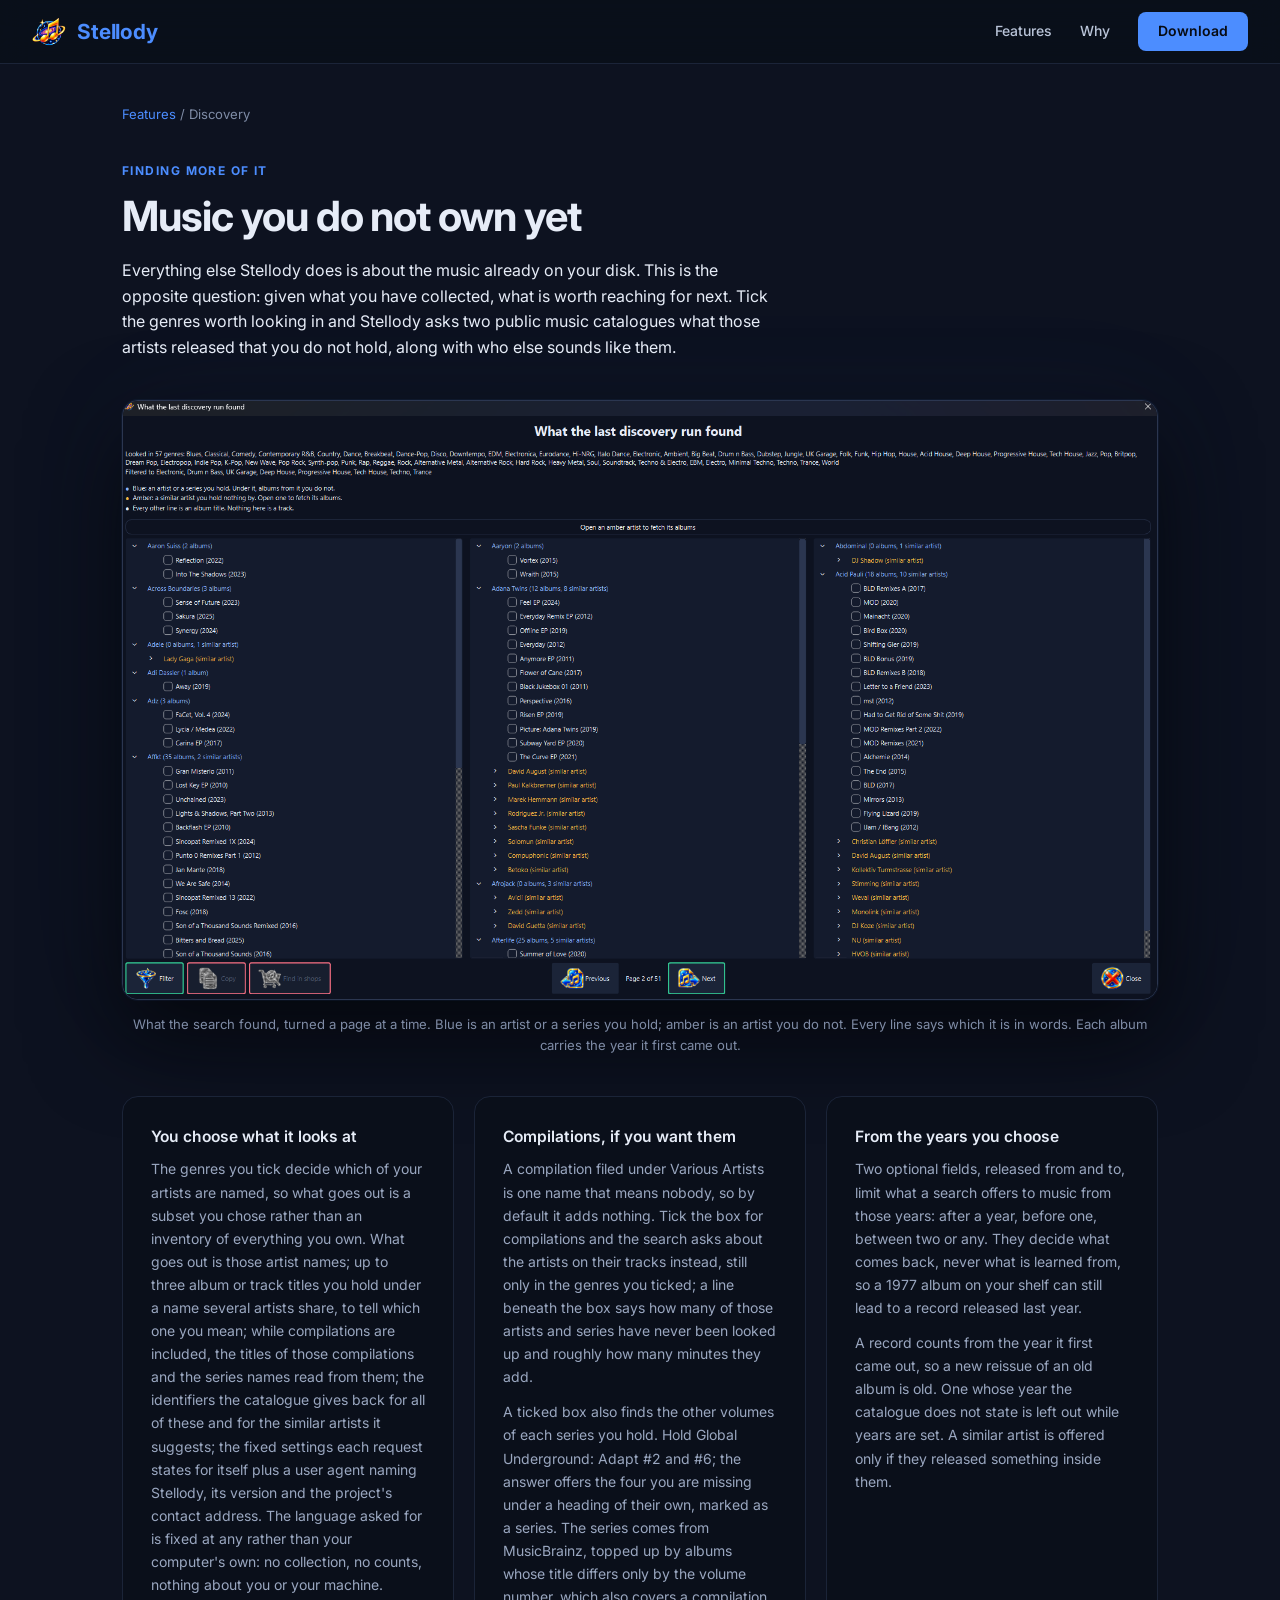
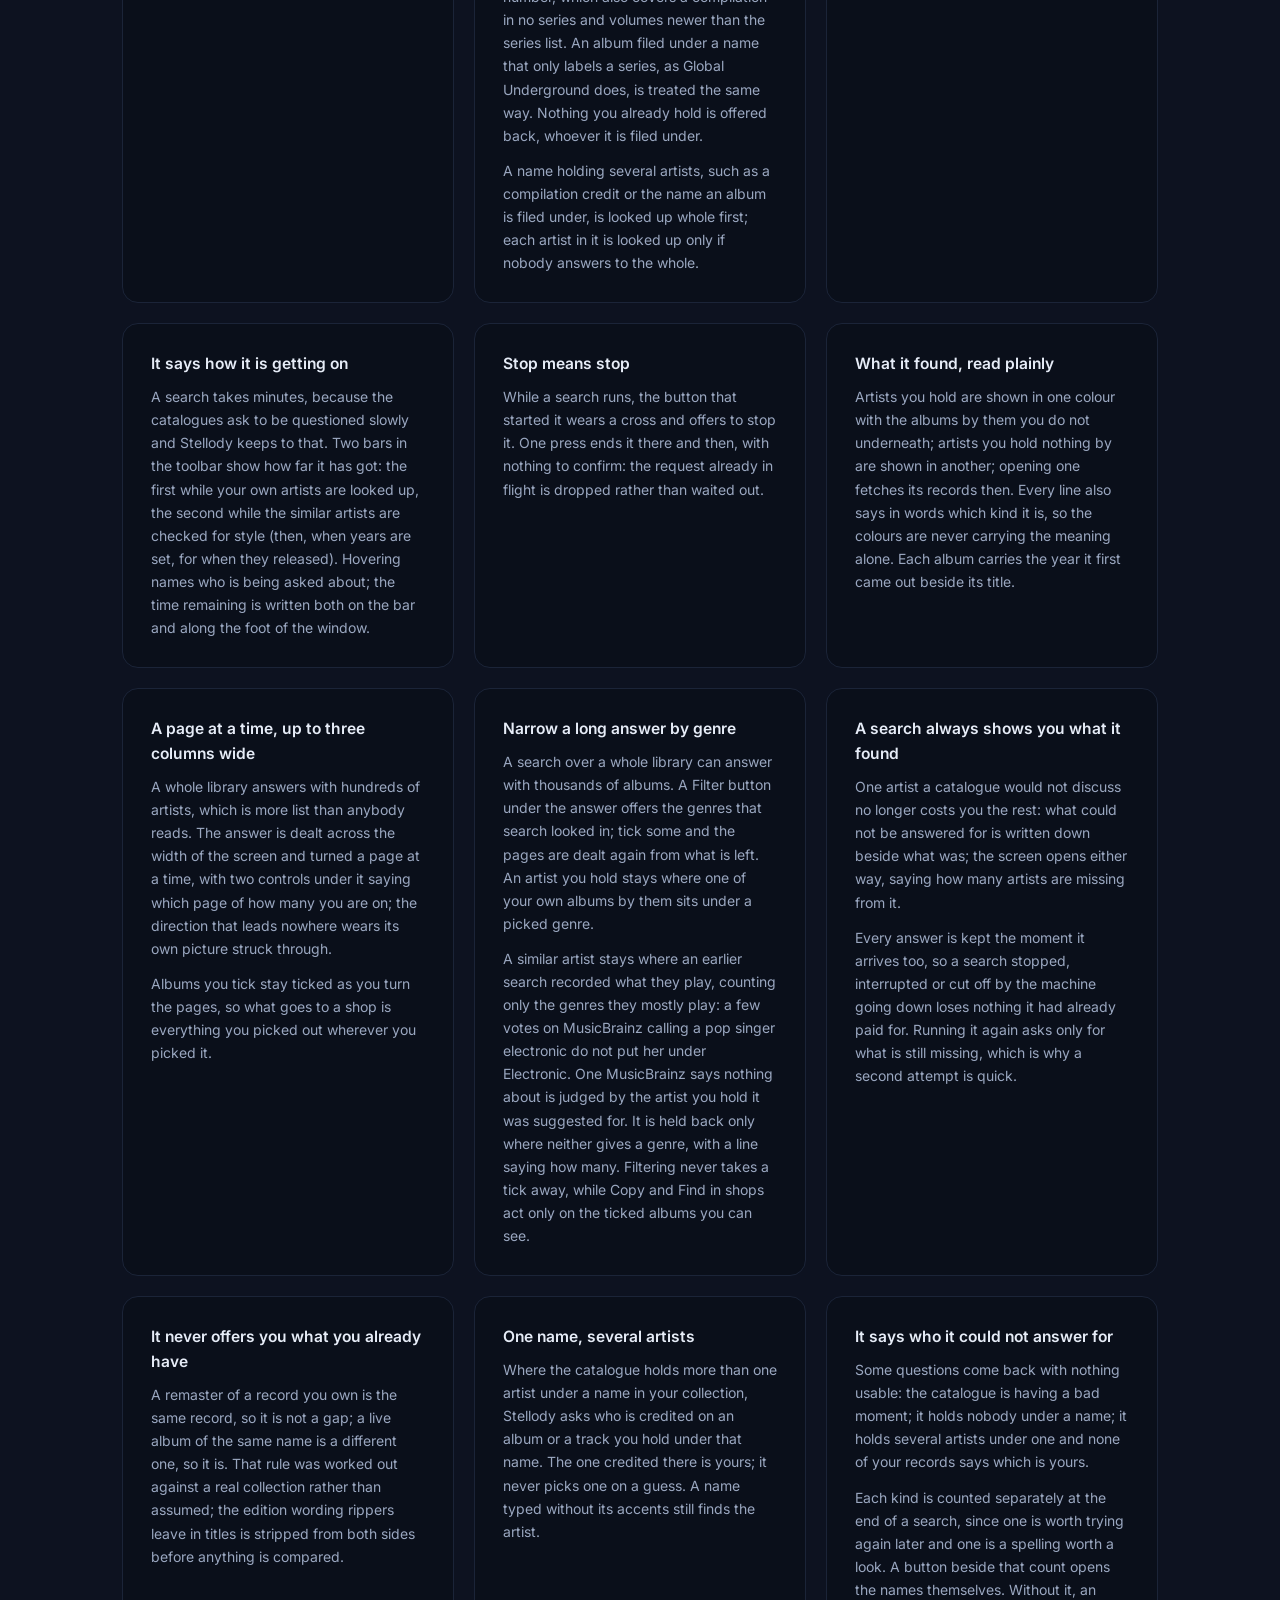
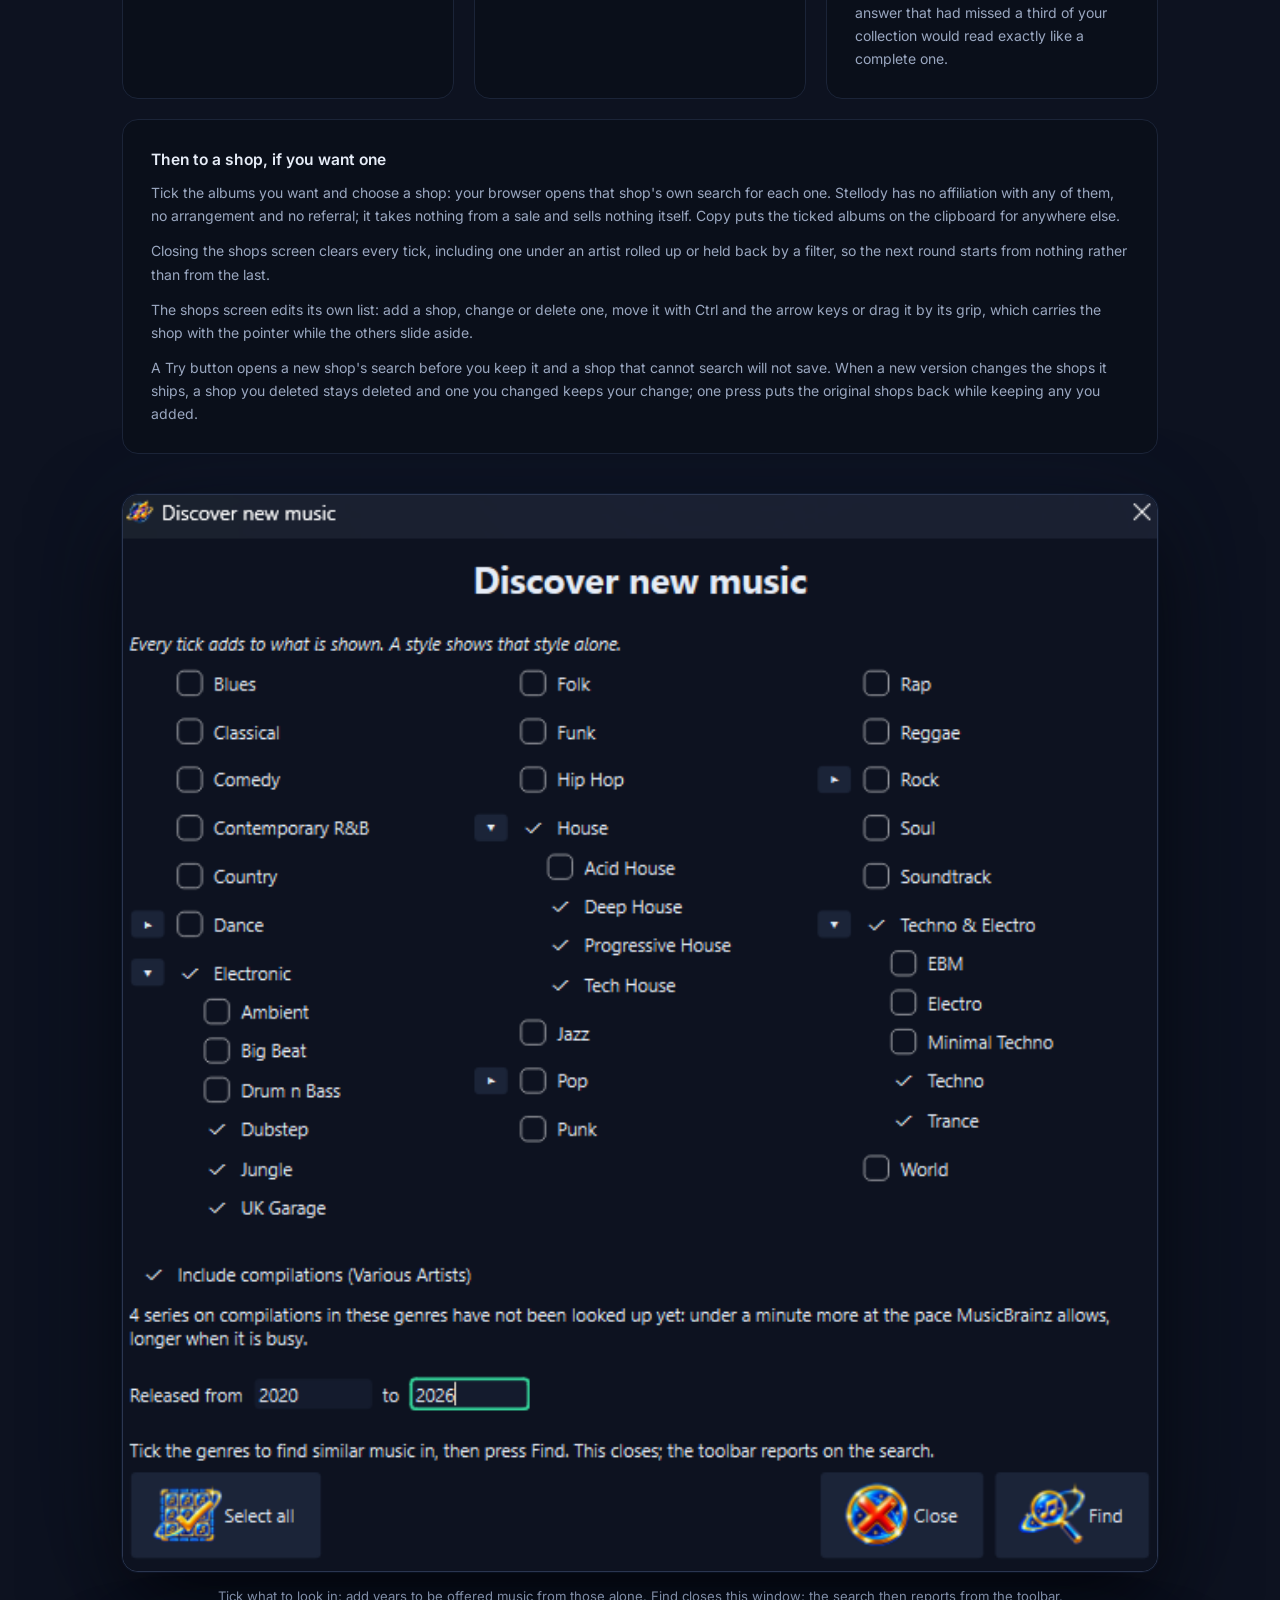
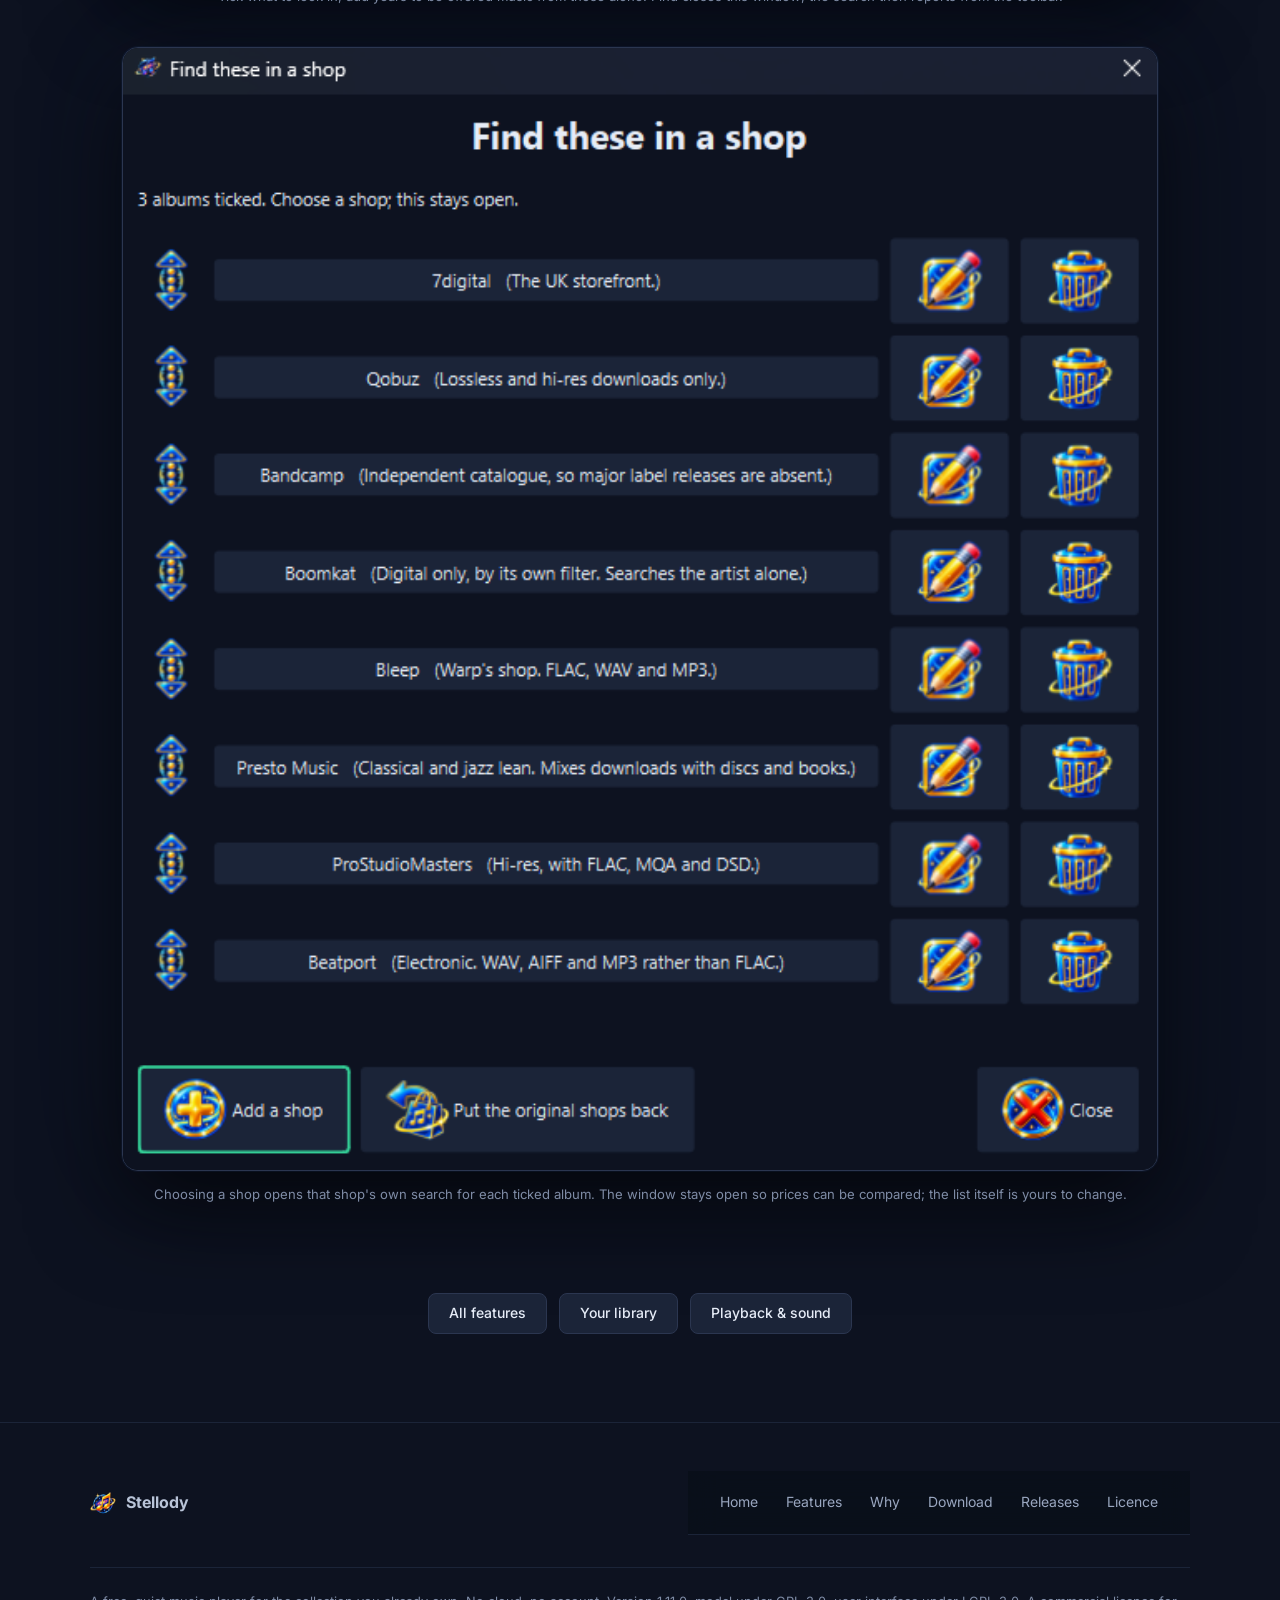
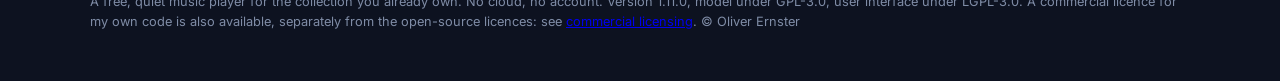
==== public/discovery.html @ 03938ab1 "Mirror the site from Stellody@de7f1db" ====
<!DOCTYPE html>
<html lang="en">
<head>
  <meta charset="UTF-8">
  <meta name="viewport" content="width=device-width, initial-scale=1.0">
  <title>Stellody discovery: the music you do not own yet</title>
  <meta name="description" content="How Stellody uses the collection you already own to find the records you do not: what it asks MusicBrainz and ListenBrainz, compilations and series, years, stopping, filtering the answer and taking it to a shop.">
  <link rel="canonical" href="https://stellody.co.uk/discovery.html">
  <meta name="theme-color" content="#0d1220">
  <meta property="og:type" content="website">
  <meta property="og:site_name" content="Stellody">
  <meta property="og:url" content="https://stellody.co.uk/discovery.html">
  <meta property="og:title" content="Stellody discovery: the music you do not own yet">
  <meta property="og:description" content="How Stellody uses the collection you already own to find the records you do not: what it asks MusicBrainz and ListenBrainz, compilations and series, years, stopping, filtering the answer and taking it to a shop.">
  <meta property="og:image" content="https://stellody.co.uk/stellody-512.png">
  <meta property="og:image:alt" content="Stellody app icon">
  <meta property="og:locale" content="en_GB">
  <meta name="twitter:card" content="summary">
  <script type="application/ld+json">
  {
    "@context": "https://schema.org",
    "@type": "WebPage",
    "name": "Stellody discovery: the music you do not own yet",
    "description": "How Stellody uses the collection you already own to find the records you do not: what it asks MusicBrainz and ListenBrainz, compilations and series, years, stopping, filtering the answer and taking it to a shop.",
    "url": "https://stellody.co.uk/discovery.html",
    "primaryImageOfPage": "https://stellody.co.uk/stellody-512.png",
    "isPartOf": {"@type": "WebSite", "@id": "https://stellody.co.uk/#site",
                 "name": "Stellody", "url": "https://stellody.co.uk/"},
    "about": {"@id": "https://stellody.co.uk/#app"},
    "inLanguage": "en-GB"
  }
  </script>
  <link rel="icon" href="favicon.ico" sizes="any">
  <link rel="icon" type="image/png" sizes="32x32" href="favicon-32.png">
  <link rel="apple-touch-icon" href="apple-touch-icon.png">
  <link rel="preconnect" href="https://fonts.googleapis.com">
  <link rel="preconnect" href="https://fonts.gstatic.com" crossorigin>
  <link href="https://fonts.googleapis.com/css2?family=Inter:opsz,wght@14..32,300;14..32,400;14..32,500;14..32,600;14..32,700&family=JetBrains+Mono:wght@400;500&display=swap" rel="stylesheet">
  <link rel="stylesheet" href="styles.css">
</head>
<body>

<nav>
  <a class="nav-brand" href="./">
    <img src="stellody-512.png" alt="Stellody icon">
    <span>Stellody</span>
  </a>
  <div class="nav-right">
    <a class="nav-link" href="features.html">Features</a>
    <a class="nav-link" href="why.html">Why</a>
    <a class="btn-primary" href="download.html">Download</a>
  </div>
</nav>

<div class="crumb">
  <a href="features.html">Features</a> <span aria-hidden="true">/</span> Discovery
</div>

<section class="section">
  <div class="section-label">Finding more of it</div>
  <h2 class="section-title">Music you do not own yet</h2>
  <p style="max-width:65ch;">
    Everything else Stellody does is about the music already on your disk. This is the opposite question:
    given what you have collected, what is worth reaching for next. Tick the genres worth looking in and Stellody
    asks two public music catalogues what those artists released that you do not hold, along with who
    else sounds like them.
  </p>
  <div class="shot" style="margin-top:2.5rem;">
    <img src="screenshots/discovered.png" width="1722" height="995" alt="The What the last discovery run found window, opened across a wide screen. A line at the top says the search looked in 57 genres and lists them; the next says the answer is filtered to Electronic, Drum n Bass, UK Garage, Deep House, Progressive House, Tech House, Techno and Trance, with nothing held back. Under it a key names the three kinds of row: an artist or a series you hold, drawn in blue, with albums from it you do not hold underneath; a similar artist you hold nothing by, drawn in amber, which fetches its albums when opened; every other line, which is an album title. A strip reads Open an amber artist to fetch its albums. The answer is dealt into three columns, among them Aaron Suiss with 2 albums, Adana Twins with 12 albums and 8 similar artists listed in amber beneath them; Acid Pauli has 18 albums and 10 similar artists. Every album has a tick box with the year it first came out beside its title. Nothing is ticked, so Copy and Find in shops are outlined in red and shut off. One row runs under the columns: Filter, Copy and Find in shops at the left, then Previous and Next with the words Page 2 of 51 between them, Next ringed in green, then Close at the right.">
  </div>
  <p class="shot-caption">What the search found, turned a page at a time. Blue is an artist or a series you hold; amber is an artist you do not. Every line says which it is in words. Each album carries the year it first came out.</p>

  <div class="features-grid" style="margin-top:2.5rem;">
    <div class="feat">
      <h3>You choose what it looks at</h3>
      <p>The genres you tick decide which of your artists are named, so what goes out is a subset you
      chose rather than an inventory of everything you own. What goes out is those artist names; up
      to three album or track titles you hold under a name several artists share, to tell which one
      you mean; while compilations are included, the titles of those compilations and the series
      names read from them; the identifiers the catalogue gives back for all of these and for the
      similar artists it suggests; the fixed
      settings each request states for itself plus a user agent naming Stellody, its version and the
      project's contact address. The language asked for is fixed at any rather than your computer's
      own: no collection, no counts, nothing about you or your machine.</p>
    </div>
    <div class="feat">
      <h3>Compilations, if you want them</h3>
      <p>A compilation filed under Various Artists is one name that means nobody, so by default it adds
      nothing. Tick the box for compilations and the search asks about the artists on their tracks
      instead, still only in the genres you ticked; a line beneath the box says how many of those
      artists and series have never been looked up and roughly how many minutes they add.</p>
      <p>A ticked box also finds the other volumes of each series you hold. Hold Global Underground:
      Adapt #2 and #6; the answer offers the four you are missing under a heading of their own,
      marked as a series. The series comes from MusicBrainz, topped up by albums whose title differs
      only by the volume number, which also covers a compilation in no series and volumes newer
      than the series list. An album filed under a name
      that only labels a series, as Global Underground does, is treated the same way. Nothing you
      already hold is offered back, whoever it is filed under.</p>
      <p>A name holding several artists, such as a compilation credit or the name an album is filed
      under, is looked up whole first; each artist in it is looked up only if nobody answers to the
      whole.</p>
    </div>
    <div class="feat">
      <h3>From the years you choose</h3>
      <p>Two optional fields, released from and to, limit what a search offers to music from those
      years: after a year, before one, between two or any. They decide what comes back, never what is
      learned from, so a 1977 album on your shelf can still lead to a record released last year.</p>
      <p>A record counts from the year it first came out, so a new reissue of an old album is old. One
      whose year the catalogue does not state is left out while years are set. A similar artist is
      offered only if they released something inside them.</p>
    </div>
    <div class="feat">
      <h3>It says how it is getting on</h3>
      <p>A search takes minutes, because the catalogues ask to be questioned slowly and Stellody keeps
      to that. Two bars in the toolbar show how far it has got: the first while your own artists are
      looked up, the second while the similar artists are checked for style (then, when years are
      set, for when they released). Hovering names who is being asked about; the time remaining is written
      both on the bar and along the foot of the window.</p>
    </div>
    <div class="feat">
      <h3>Stop means stop</h3>
      <p>While a search runs, the button that started it wears a cross and offers to stop it. One press
      ends it there and then, with nothing to confirm: the request already in flight is dropped rather
      than waited out.</p>
    </div>
    <div class="feat">
      <h3>What it found, read plainly</h3>
      <p>Artists you hold are shown in one colour with the albums by them you do not underneath;
      artists you hold nothing by are shown in another; opening one fetches its records then. Every
      line also says in words which kind it is, so the colours are never carrying the meaning alone.
      Each album carries the year it first came out beside its title.</p>
    </div>
    <div class="feat">
      <h3>A page at a time, up to three columns wide</h3>
      <p>A whole library answers with hundreds of artists, which is more list than anybody reads. The
      answer is dealt across the width of the screen and turned a page at a time, with two controls
      under it saying which page of how many you are on; the direction that leads nowhere wears its
      own picture struck through.</p>
      <p>Albums you tick stay ticked as you turn the pages, so what goes to
      a shop is everything you picked out wherever you picked it.</p>
    </div>
    <div class="feat">
      <h3>Narrow a long answer by genre</h3>
      <p>A search over a whole library can answer with thousands of albums. A Filter button under the
      answer offers the genres that search looked in; tick some and the pages are dealt again from what
      is left. An artist you hold stays where one of your own albums by them sits under a picked genre.</p>
      <p>A similar artist stays where an earlier search recorded what they play, counting only the
      genres they mostly play: a few votes on MusicBrainz calling a pop singer electronic do not put
      her under Electronic. One MusicBrainz says
      nothing about is judged by the artist you hold it was suggested for. It is held back only where
      neither gives a genre, with a line saying how many. Filtering never takes a tick away, while Copy and Find in shops act only on
      the ticked albums you can see.</p>
    </div>
    <div class="feat">
      <h3>A search always shows you what it found</h3>
      <p>One artist a catalogue would not discuss no longer costs you the rest: what could not be
      answered for is written down beside what was; the screen opens either way, saying how many
      artists are missing from it.</p>
      <p>Every answer is kept the moment it arrives too, so a search
      stopped, interrupted or cut off by the machine going down loses nothing it had already paid
      for. Running it again asks only for what is still missing, which is why a second attempt is
      quick.</p>
    </div>
    <div class="feat">
      <h3>It never offers you what you already have</h3>
      <p>A remaster of a record you own is the same record, so it is not a gap; a live album of the same
      name is a different one, so it is. That rule was worked out against a real collection rather than
      assumed; the edition wording rippers leave in titles is stripped from both sides before
      anything is compared.</p>
    </div>
    <div class="feat">
      <h3>One name, several artists</h3>
      <p>Where the catalogue holds more than one artist under a name in your collection, Stellody asks
      who is credited on an album or a track you hold under that name. The one credited there is yours;
      it never picks one on a guess. A name typed without its accents still finds the artist.</p>
    </div>
    <div class="feat">
      <h3>It says who it could not answer for</h3>
      <p>Some questions come back with nothing usable: the catalogue is having a bad moment; it holds
      nobody under a name; it holds several artists under one and none of your records says which is
      yours.</p>
      <p>Each kind is counted separately at the end of a search, since one is worth trying again
      later and one is a spelling worth a look. A button beside that count opens the names themselves.
      Without it, an answer that had missed a third of your collection would read exactly like a
      complete one.</p>
    </div>
    <div class="feat">
      <h3>Then to a shop, if you want one</h3>
      <p>Tick the albums you want and choose a shop: your browser opens that shop's own search for each
      one. Stellody has no affiliation with any of them, no arrangement and no referral; it takes
      nothing from a sale and sells nothing itself. Copy puts the ticked albums on the clipboard for
      anywhere else.</p>
      <p>Closing the shops screen clears every tick, including one under an artist rolled up or held
      back by a filter, so the next round starts from nothing rather than from the last.</p>
      <p>The shops screen edits its own list: add a shop, change or delete one, move it with Ctrl and
      the arrow keys or drag it by its grip, which carries the shop with the pointer while the others
      slide aside.</p>
      <p>A Try button opens a new shop's search before you keep it and a shop that cannot
      search will not save. When a new version changes the shops it ships, a shop you deleted stays
      deleted and one you changed keeps your change; one press puts the original shops back while
      keeping any you added.</p>
    </div>
  </div>

  <div class="shot" style="margin-top:2.5rem;">
    <img src="screenshots/discover.png" width="618" height="643" alt="The Discover new music window: the same genre catalogue the filter uses, in three columns of tick boxes. Every genre that has styles carries an arrow beside it that folds them away. Electronic, House and Techno &amp; Electro are open, with their styles indented beneath them: Dubstep, Jungle and UK Garage ticked under Electronic; Deep House, Progressive House and Tech House under House; Techno and Trance under Techno &amp; Electro. Dance, Pop and Rock are folded. Beneath the genres Include compilations (Various Artists) is ticked, with a line saying 4 series on compilations in these genres have not been looked up yet, under a minute more at the pace MusicBrainz allows. Below that, the Released from and to year fields, the second ringed in green. A last line says to tick the genres then press Find; the window closes and the toolbar reports on the search. Select all sits at the bottom left; Close and Find sit at the bottom right.">
  </div>
  <p class="shot-caption">Tick what to look in; add years to be offered music from those alone. Find closes this window; the search then reports from the toolbar.</p>

  <div class="shot" style="margin-top:2.5rem;">
    <img src="screenshots/findinshop.png" width="622" height="675" alt="The Find these in a shop window, saying three albums are ticked and that choosing a shop leaves this window open. Eight shops are listed one to a row, each with a note saying what it stocks: 7digital, Qobuz, Bandcamp, Boomkat, Bleep, Presto Music, ProStudioMasters and Beatport. Each row has a grip at its left for dragging it up or down, with an edit button and a delete button at its right. Add a shop and Put the original shops back sit at the left of the foot, Close at the right.">
  </div>
  <p class="shot-caption">Choosing a shop opens that shop's own search for each ticked album. The window stays open so prices can be compared; the list itself is yours to change.</p>
</section>

<section class="section onward">
  <p class="onward-links">
    <a class="btn-secondary" href="features.html">All features</a>
    <a class="btn-secondary" href="library.html">Your library</a>
    <a class="btn-secondary" href="playback.html">Playback &amp; sound</a>
  </p>
</section>

<footer>
  <div class="footer-inner">
    <div class="footer-top">
      <a class="footer-brand" href="./">
        <img src="stellody-512.png" alt="Stellody">
        <span>Stellody</span>
      </a>
      <nav class="footer-links">
        <a href="./">Home</a>
        <a href="features.html">Features</a>
        <a href="why.html">Why</a>
        <a href="download.html">Download</a>
        <a href="https://github.com/oernster/stellody/releases">Releases</a>
        <a href="https://github.com/oernster/stellody/blob/main/LICENSE">Licence</a>
      </nav>
    </div>
    <div class="footer-bottom">
      <p>A free, quiet music player for the collection you already own. No cloud, no account.
      Version <!--VERSION-->1.11.0<!--/VERSION-->, model under GPL-3.0, user interface under LGPL-3.0.
      A commercial licence for my own code is also available, separately from the open-source licences: see <a href="https://ernster.dev/commercial-licensing.html">commercial licensing</a>.
      &copy; Oliver Ernster</p>
    </div>
  </div>
</footer>

</body>
</html>
---- public/styles.css ----
/* Stellody site styles, shared by every page.

   The palette is Stellody's own, taken from `stellody/ui/theme.py` rather than
   picked again here, so the site and the application cannot come to disagree
   about what colour Stellody is. The dark appearance is the one the site wears.
*/

:root {
  --base:     #0d1220;
  --mantle:   #0a0f1a;
  --crust:    #070b13;
  --surface0: #1b2438;
  --surface1: #2b3650;
  --surface2: #3a4767;
  --overlay0: #6b7891;
  --overlay1: #7f8ca6;
  --subtext0: #9aa7c0;
  --subtext1: #b9c4d8;
  --text:     #e6ecf7;
  --lavender: #a5b4fc;
  --blue:     #4c8dff;
  --sapphire: #69a1ff;
  --teal:     #5eead4;
  --green:    #34d399;
  --yellow:   #fbbf24;
  --peach:    #fb923c;
  --maroon:   #f2a2ad;
  --red:      #f87171;
  --mauve:    #c4b5fd;
  --pink:     #f0abfc;
  /* Stellody's accent is the blue the application paints its own with. The
     star colour is the one the rating control draws in. */
  --accent:        var(--blue);
  --accent-rgb:    76, 141, 255;
  --star:          var(--yellow);
}

*, *::before, *::after { box-sizing: border-box; margin: 0; padding: 0; }

html { scroll-behavior: smooth; }

body {
  font-family: 'Inter', system-ui, sans-serif;
  background: var(--base);
  color: var(--text);
  line-height: 1.6;
  -webkit-font-smoothing: antialiased;
}

/* Navigation */
nav {
  position: sticky;
  top: 0;
  z-index: 100;
  background: rgba(10, 15, 26, 0.88);
  backdrop-filter: blur(14px);
  -webkit-backdrop-filter: blur(14px);
  border-bottom: 1px solid var(--surface0);
  padding: 0 2rem;
  height: 64px;
  display: flex;
  align-items: center;
  justify-content: space-between;
}

.nav-brand { display: flex; align-items: center; gap: 0.7rem; text-decoration: none; }
/* The mark and the name carry the brand on every page but the front one, where
   the hero says it outright. At nav-link size the name read as another item in
   the bar rather than as whose site this is, so both are set deliberately
   above it. */
.nav-brand img { width: 34px; height: 34px; }
.nav-brand span { font-size: 1.3rem; font-weight: 700; letter-spacing: -0.01em; color: var(--accent); }

.nav-right { display: flex; align-items: center; gap: 1.75rem; }
.nav-right a.nav-link {
  color: var(--subtext1);
  text-decoration: none;
  font-size: 0.875rem;
  font-weight: 500;
  transition: color 0.18s;
}
.nav-right a.nav-link:hover { color: var(--text); }

/* Buttons */
.btn-primary {
  display: inline-flex;
  align-items: center;
  gap: 0.45rem;
  background: var(--accent);
  color: var(--crust);
  text-decoration: none;
  font-weight: 600;
  font-size: 0.875rem;
  padding: 0.5rem 1.25rem;
  border-radius: 8px;
  transition: opacity 0.18s, transform 0.15s;
  white-space: nowrap;
}
.btn-primary:hover { opacity: 0.88; transform: translateY(-1px); }

.btn-secondary {
  display: inline-flex;
  align-items: center;
  gap: 0.45rem;
  background: var(--surface0);
  color: var(--text);
  text-decoration: none;
  font-weight: 500;
  font-size: 0.875rem;
  padding: 0.5rem 1.25rem;
  border-radius: 8px;
  border: 1px solid var(--surface1);
  transition: background 0.18s, transform 0.15s;
  white-space: nowrap;
}
.btn-secondary:hover { background: var(--surface1); transform: translateY(-1px); }

/* A button whose label is preceded by artwork rather than plain text. Sized in
   em against the button's own type, so the two stay in proportion if that type
   ever changes. At one line box the artwork could not be read, so the mark
   takes 2.7 times that and this button is deliberately taller than a text-only
   one beside it. display: block drops the inline descender space that would
   otherwise add a stray couple of pixels under the picture. */
.btn-secondary img {
  display: block;
  height: 2.7em;
  width: auto;
}


/* Hero */
.hero { max-width: 1100px; margin: 0 auto; padding: 5.5rem 2rem 3rem; text-align: center; }

.hero-icon {
  display: block;
  width: 168px;
  height: 168px;
  margin: 0 auto 2rem;
  filter: drop-shadow(0 22px 50px rgba(0, 0, 0, 0.5));
}

/* The product's own name, as the largest thing on the page. The headline below
   says what it does; nothing said what it was called, so the name appeared only
   in the corner at nav size. Set above the headline's own ceiling on purpose,
   so the first thing read is the thing being named. */
.wordmark {
  font-size: clamp(3rem, 8vw, 5rem);
  font-weight: 800;
  letter-spacing: -0.045em;
  line-height: 1;
  margin: 0 0 0.6rem;
  color: var(--text);
}

/* The gradient is composed from palette tokens rather than from hex, so the
   one home for a colour stays the one home. It is applied only where the
   clip is supported: without the guard an unsupported browser keeps the
   transparent fill and the name disappears entirely, which is the one
   failure this element must not have. */
@supports ((-webkit-background-clip: text) or (background-clip: text)) {
  .wordmark {
    background: linear-gradient(100deg, var(--accent), var(--mauve));
    -webkit-background-clip: text;
    background-clip: text;
    color: transparent;
  }
}

.wordmark-gloss {
  font-size: 0.95rem;
  color: var(--subtext0);
  letter-spacing: 0.02em;
  margin: 0 0 2rem;
}
.wordmark-gloss strong { color: var(--subtext1); font-weight: 600; }

.badge {
  display: inline-flex;
  align-items: center;
  gap: 0.45rem;
  background: rgba(var(--accent-rgb), 0.12);
  border: 1px solid rgba(var(--accent-rgb), 0.3);
  color: var(--accent);
  font-size: 0.78rem;
  font-weight: 600;
  font-family: 'JetBrains Mono', monospace;
  padding: 0.3rem 0.9rem;
  border-radius: 99px;
  margin-bottom: 2rem;
  letter-spacing: 0.04em;
}
.badge-dot { width: 7px; height: 7px; border-radius: 50%; background: var(--accent); flex-shrink: 0; }

h1 {
  font-size: clamp(2.5rem, 6vw, 4.1rem);
  font-weight: 700;
  letter-spacing: -0.035em;
  line-height: 1.1;
  margin-bottom: 1.4rem;
}
h1 .accent { color: var(--accent); }

.hero-desc {
  font-size: 1.1rem;
  color: var(--subtext1);
  max-width: 600px;
  margin: 0 auto 2.75rem;
  line-height: 1.75;
}
.hero-desc strong { color: var(--text); font-weight: 600; }

.hero-cta { display: flex; gap: 1rem; justify-content: center; flex-wrap: wrap; margin-bottom: 4.5rem; }
.hero-cta .btn-primary, .hero-cta .btn-secondary { font-size: 0.975rem; padding: 0.7rem 1.75rem; }

.shot {
  border-radius: 16px;
  overflow: hidden;
  border: 1px solid var(--surface1);
  background: var(--crust);
  box-shadow:
    0 0 0 1px rgba(var(--accent-rgb), 0.06),
    0 36px 90px rgba(0, 0, 0, 0.7),
    0 0 120px rgba(var(--accent-rgb), 0.05);
}
.shot img { width: 100%; height: auto; display: block; }

/* Wider than the house default, because Stellody's window is: the shot is
   almost two and a half times as wide as it is tall, so the narrower frame
   left it a strip nobody could read the track list in. */
.hero-shot { max-width: 1100px; margin: 0 auto; }

/* Stats bar */
.stats-bar { background: var(--mantle); border-top: 1px solid var(--surface0); border-bottom: 1px solid var(--surface0); }
/* A grid rather than a wrapping flex row, so the two rows share their columns.
   Centring each row on its own contents put Seconds 49px to the left of Free
   above it and Discover 26px to the left of No sign-up, measured, because a
   row of three widths centres on the total of those widths. Stated tracks make
   the second row sit under the first whatever the words in it are. */
.stats-inner {
  max-width: 1100px;
  margin: 0 auto;
  padding: 2rem;
  display: grid;
  grid-template-columns: repeat(3, 1fr);
  gap: 2rem;
  align-items: start;
}
/* No dividers. A rule between siblings cannot know where a wrapped row begins,
   so the first stat on the second row carried a line with nothing to its left;
   the bar already wrapped at the ordinary desktop width, so it was there to be
   seen rather than waiting for a narrow one. The gap does the separating. */
.stat { text-align: center; padding: 0 1rem; }
.stat-value { font-size: 1.9rem; font-weight: 700; letter-spacing: -0.03em; color: var(--accent); line-height: 1; margin-bottom: 0.4rem; }
.stat-label { font-size: 0.8rem; color: var(--subtext0); font-weight: 500; letter-spacing: 0.02em; text-transform: uppercase; }

/* Section wrapper */
.section { max-width: 1100px; margin: 0 auto; padding: 5.5rem 2rem; }
.section-label {
  display: inline-block;
  color: var(--accent);
  font-size: 0.75rem;
  font-weight: 700;
  letter-spacing: 0.12em;
  text-transform: uppercase;
  margin-bottom: 0.75rem;
}
.section-title { font-size: clamp(1.8rem, 4vw, 2.6rem); font-weight: 700; letter-spacing: -0.025em; line-height: 1.2; margin-bottom: 1rem; }
.section-sub { font-size: 1.025rem; color: var(--subtext1); max-width: 560px; line-height: 1.75; margin-bottom: 3.5rem; }

/* Features grid */
/* Column counts stated outright rather than left to auto-fill, so the rule
   below can know when a last card would sit alone on its row. Each step is
   where three, then two, cards of at least 305px fit beside the section's
   own padding. */
.features-grid { display: grid; grid-template-columns: 1fr; gap: 1.25rem; }
@media (min-width: 700px) {
  .features-grid { grid-template-columns: repeat(2, 1fr); }
}
@media (min-width: 1020px) {
  .features-grid { grid-template-columns: repeat(3, 1fr); }
}
/* A last card left alone on its row spans it, reading as a closing note
   rather than a leftover; the same reasoning as .feat-wide below. */
@media (min-width: 700px) and (max-width: 1019px) {
  .features-grid > .feat:last-child:nth-child(odd) { grid-column: 1 / -1; }
}
@media (min-width: 1020px) {
  .features-grid > .feat:last-child:nth-child(3n+1) { grid-column: 1 / -1; }
}
.feat {
  background: var(--mantle);
  border: 1px solid var(--surface0);
  border-radius: 16px;
  padding: 1.75rem;
  transition: border-color 0.2s, transform 0.2s;
}
.feat:hover { border-color: var(--surface2); transform: translateY(-3px); }
.feat-icon {
  width: 44px;
  height: 44px;
  border-radius: 12px;
  display: flex;
  align-items: center;
  justify-content: center;
  margin-bottom: 1.1rem;
  flex-shrink: 0;
}
.ic-green  { background: rgba(166,227,161,0.15); color: var(--green); }
.ic-red    { background: rgba(243,139,168,0.15); color: var(--red); }
.ic-blue   { background: rgba(137,180,250,0.15); color: var(--blue); }
.ic-teal   { background: rgba(148,226,213,0.15); color: var(--teal); }
.ic-peach  { background: rgba(250,179,135,0.15); color: var(--peach); }
.ic-sapp   { background: rgba(116,199,236,0.15); color: var(--sapphire); }
.ic-lav    { background: rgba(180,190,254,0.15); color: var(--lavender); }
.ic-yellow { background: rgba(249,226,175,0.15); color: var(--yellow); }
.ic-mauve  { background: rgba(203,166,247,0.15); color: var(--mauve); }
.ic-pink   { background: rgba(245,194,231,0.15); color: var(--pink); }
/* A tenth card would sit alone on a fourth row, so it spans the grid and
   lays out horizontally, reading as a closing note rather than a leftover. */
.feat-wide { grid-column: 1 / -1; display: flex; align-items: center; gap: 1.25rem; }
.feat-wide .feat-icon { flex: 0 0 auto; margin-bottom: 0; }
.feat-wide .feat-wide-body { display: flex; flex-direction: column; gap: 0.35rem; }
.feat-wide h3 { margin: 0; }
.feat-wide p { margin: 0; }
@media (max-width: 700px) {
  .feat-wide { flex-direction: column; align-items: flex-start; gap: 0.75rem; }
}
.feat h3 { font-size: 0.975rem; font-weight: 600; color: var(--text); margin-bottom: 0.5rem; }
/* A card holding several paragraphs shows the break between them. */
.feat p + p { margin-top: 0.75rem; }
/* The button that leads from a Features gateway card to its own page sits at
   the card's foot, so the three line up whatever the length above them. */
.gateways .feat { display: flex; flex-direction: column; }
.gateways .feat .feat-cta { margin-top: auto; padding-top: 1.25rem; }

/* Where a detail page sits: its parent, then itself. The section after it
   gives up most of its top padding, since the trail already opens the page. */
.crumb {
  max-width: 1100px;
  margin: 0 auto;
  padding: 2.5rem 2rem 0;
  font-size: 0.82rem;
  color: var(--overlay1);
}
.crumb a { color: var(--accent); text-decoration: none; }
.crumb a:hover { text-decoration: underline; }
.crumb + .section { padding-top: 2rem; }
@media (max-width: 640px) {
  .crumb { padding: 2rem 1.25rem 0; }
}

/* The way on from the foot of a detail page: back to its parent, then its
   siblings. */
.onward { padding-top: 0; }
.onward-links { display: flex; flex-wrap: wrap; gap: 0.75rem; justify-content: center; }
.feat p { font-size: 0.875rem; color: var(--subtext0); line-height: 1.65; }

.divider { max-width: 1100px; margin: 0 auto; height: 1px; background: var(--surface0); }

/* Split section (text + screenshot) */
.split-band { background: var(--mantle); border-top: 1px solid var(--surface0); border-bottom: 1px solid var(--surface0); }
/* Started at the top rather than centred. The two columns hold different
   amounts, 700px against 601px measured, so centring dropped the shorter
   one 50px and its blue label sat below the other's with nothing to
   explain the step. Two headings side by side are read as a pair. */
.split-grid { display: grid; grid-template-columns: 1fr 1fr; gap: 4rem; align-items: start; }
.split-grid .split-text p { color: var(--subtext1); font-size: 1rem; line-height: 1.75; margin-bottom: 1.25rem; }
.split-grid .split-text ul { list-style: none; display: flex; flex-direction: column; gap: 0.6rem; margin-bottom: 1.5rem; }
.split-grid .split-text li { font-size: 0.925rem; color: var(--subtext1); line-height: 1.55; padding-left: 1.5rem; position: relative; }
.split-grid .split-text li::before {
  content: '';
  position: absolute;
  left: 0;
  top: 0.55em;
  width: 7px;
  height: 7px;
  border-radius: 2px;
  background: var(--accent);
}

/* Code block */
.code-block { background: var(--crust); border: 1px solid var(--surface0); border-radius: 14px; overflow: hidden; }
.code-block-head {
  background: var(--surface0);
  padding: 0.55rem 1rem;
  font-size: 0.775rem;
  color: var(--subtext0);
  font-family: 'JetBrains Mono', monospace;
  display: flex;
  align-items: center;
  gap: 0.5rem;
  border-bottom: 1px solid var(--surface1);
}
.code-block pre {
  padding: 1.25rem;
  font-family: 'JetBrains Mono', monospace;
  font-size: 0.81rem;
  line-height: 1.8;
  color: var(--text);
  overflow-x: auto;
}
.tc { color: var(--overlay1); }
.tk { color: var(--blue); }
.ta { color: var(--green); }
.tf { color: var(--peach); }
.ts { color: var(--teal); }

.cli-grid { display: grid; grid-template-columns: 1fr 1fr; gap: 1.5rem; align-items: start; }

/* Architecture */
.arch-figure {
  display: block;
  width: 100%;
  max-width: 880px;
  margin: 1.75rem auto 0;
  background: var(--mantle);
  border: 1px solid var(--surface0);
  border-radius: 14px;
  padding: 1.75rem;
}
.arch-figure svg { width: 100%; height: auto; display: block; }

/* Install */
.install-band { background: var(--mantle); border-top: 1px solid var(--surface0); border-bottom: 1px solid var(--surface0); }
.install-grid { display: grid; grid-template-columns: 1fr 1fr; gap: 4rem; align-items: start; }
.install-grid .install-text p { color: var(--subtext1); font-size: 0.95rem; line-height: 1.7; margin-bottom: 1.75rem; }
.install-grid .install-text .note { margin-top: 1.25rem; font-size: 0.8rem; color: var(--overlay1); }
code.inline { font-family: 'JetBrains Mono', monospace; font-size: 0.82rem; color: var(--peach); }

/* Download */
#download .section-sub { margin-bottom: 1.25rem; }
.dl-version {
  display: block;
  width: fit-content;
  margin-left: auto;
  margin-right: auto;
  margin-top: 4px;
  font-size: 14px;
  color: var(--accent);
  border: 1px solid var(--surface1);
  border-radius: 999px;
  padding: 4px 14px;
}
.downloads {
  display: grid;
  grid-template-columns: repeat(auto-fit, minmax(260px, 1fr));
  gap: 16px;
  margin-top: 28px;
}
.dl-card {
  background: var(--crust);
  border: 1px solid var(--surface0);
  border-radius: 16px;
  padding: 24px 20px;
  text-align: center;
  display: flex;
  flex-direction: column;
  gap: 6px;
}
.dl-card .ico { font-size: 30px; }
.dl-card h3 { margin: 4px 0 0; font-size: 18px; font-weight: 600; }
.dl-card .req { color: var(--subtext0); font-size: 13px; margin: 0; }
.dl-card .btn-primary { margin: 14px auto 4px; }
.dl-card .meta {
  color: var(--subtext0);
  font-size: 12.5px;
  min-height: 1.2em;
  margin: 0;
}
.dl-card .how { color: var(--subtext0); font-size: 13px; margin: 8px 0 0; }
.dl-card code {
  background: var(--surface0);
  border: 1px solid var(--surface1);
  border-radius: 6px;
  padding: 1px 6px;
  font-size: 12px;
  font-family: 'JetBrains Mono', monospace;
  color: var(--peach);
}
.dl-links {
  text-align: center;
  color: var(--subtext0);
  font-size: 14px;
  margin: 18px 0 0;
}
.dl-links a { color: var(--accent); text-decoration: none; }
.dl-links a:hover { text-decoration: underline; }

/* Footer */
footer { border-top: 1px solid var(--surface0); padding: 3rem 2rem; }
.footer-inner { max-width: 1100px; margin: 0 auto; }
.footer-top { display: flex; align-items: center; justify-content: space-between; flex-wrap: wrap; gap: 1.5rem; margin-bottom: 2rem; }
.footer-brand { display: flex; align-items: center; gap: 0.6rem; text-decoration: none; }
.footer-brand img { width: 26px; height: 26px; }
.footer-brand span { font-size: 1rem; font-weight: 700; color: var(--subtext1); }
.footer-links { display: flex; gap: 1.75rem; flex-wrap: wrap; }
.footer-links a { color: var(--subtext0); text-decoration: none; font-size: 0.875rem; transition: color 0.18s; }
.footer-links a:hover { color: var(--text); }
.footer-bottom { border-top: 1px solid var(--surface0); padding-top: 1.5rem; display: flex; align-items: center; justify-content: space-between; flex-wrap: wrap; gap: 0.75rem; }
.footer-bottom p { font-size: 0.8rem; color: var(--overlay1); }

/* Screenshot caption */
.shot-caption { text-align: center; font-size: 0.82rem; color: var(--overlay1); margin-top: 0.85rem; }

/* Responsive */
/* Two columns before one, so a narrow window still pairs them up rather
   than running six stats down the page. They stay aligned either way. */
@media (max-width: 900px) {
  .stats-inner { grid-template-columns: repeat(2, 1fr); }
}

@media (max-width: 768px) {
  .split-grid, .install-grid, .cli-grid { grid-template-columns: 1fr; gap: 2.5rem; }
}
@media (max-width: 640px) {
  nav { padding: 0 1rem; }
  .nav-right .nav-link { display: none; }
  .hero { padding: 3rem 1.25rem 2rem; }
  .section { padding: 3.5rem 1.25rem; }
  .features-grid { grid-template-columns: 1fr; }
  .stats-inner { grid-template-columns: 1fr; gap: 1.25rem; }
}

/* Entrance animation */
@keyframes fadeUp { from { opacity: 0; transform: translateY(18px); } to { opacity: 1; transform: translateY(0); } }
.fade { animation: fadeUp 0.52s ease both; }
.d1 { animation-delay: 0.08s; }
.d2 { animation-delay: 0.18s; }
.d3 { animation-delay: 0.28s; }
.d4 { animation-delay: 0.38s; }

/* Prose pages (why.html) */
.prose p {
  color: var(--subtext1);
  font-size: 1.025rem;
  max-width: 820px;
  line-height: 1.75;
  margin-bottom: 1.25rem;
}
.prose a { color: var(--accent); text-decoration: none; }
.prose a:hover { text-decoration: underline; }
.cta-row { display: flex; gap: 1rem; flex-wrap: wrap; margin-top: 2rem; }
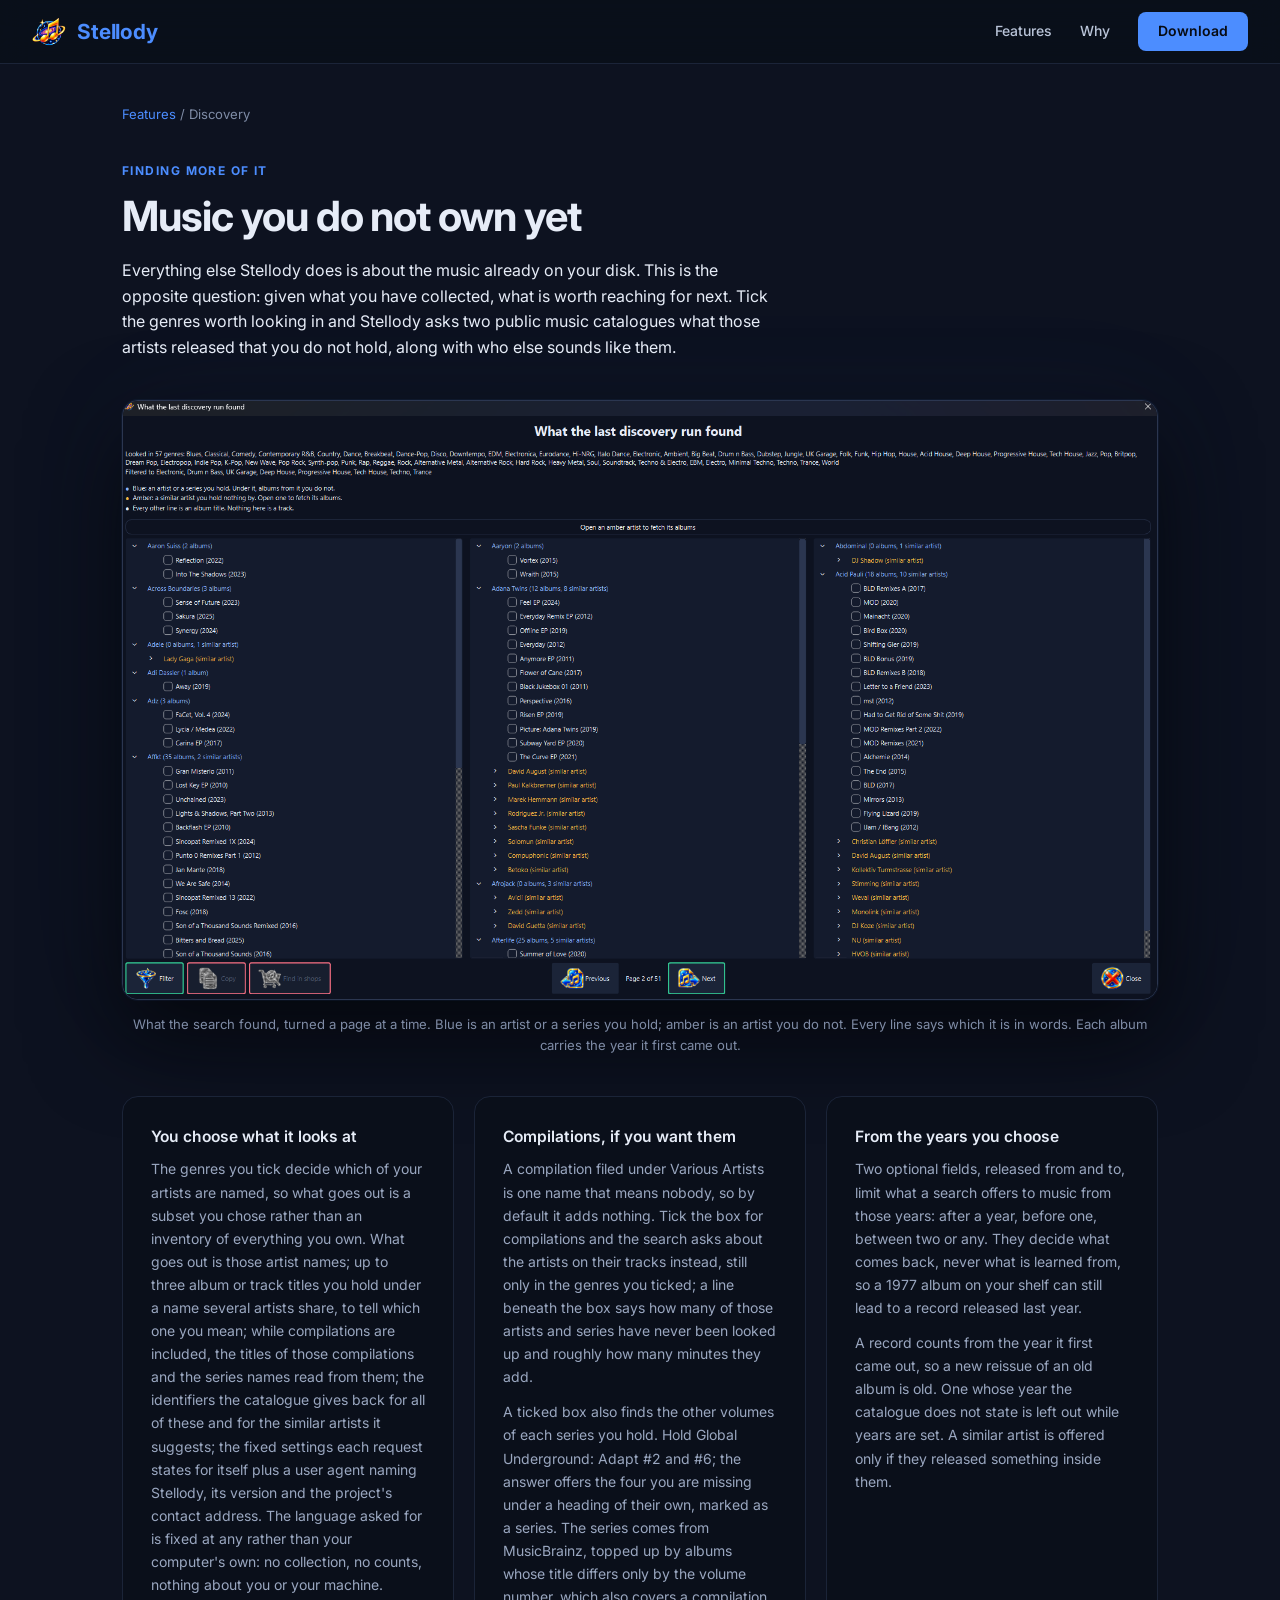
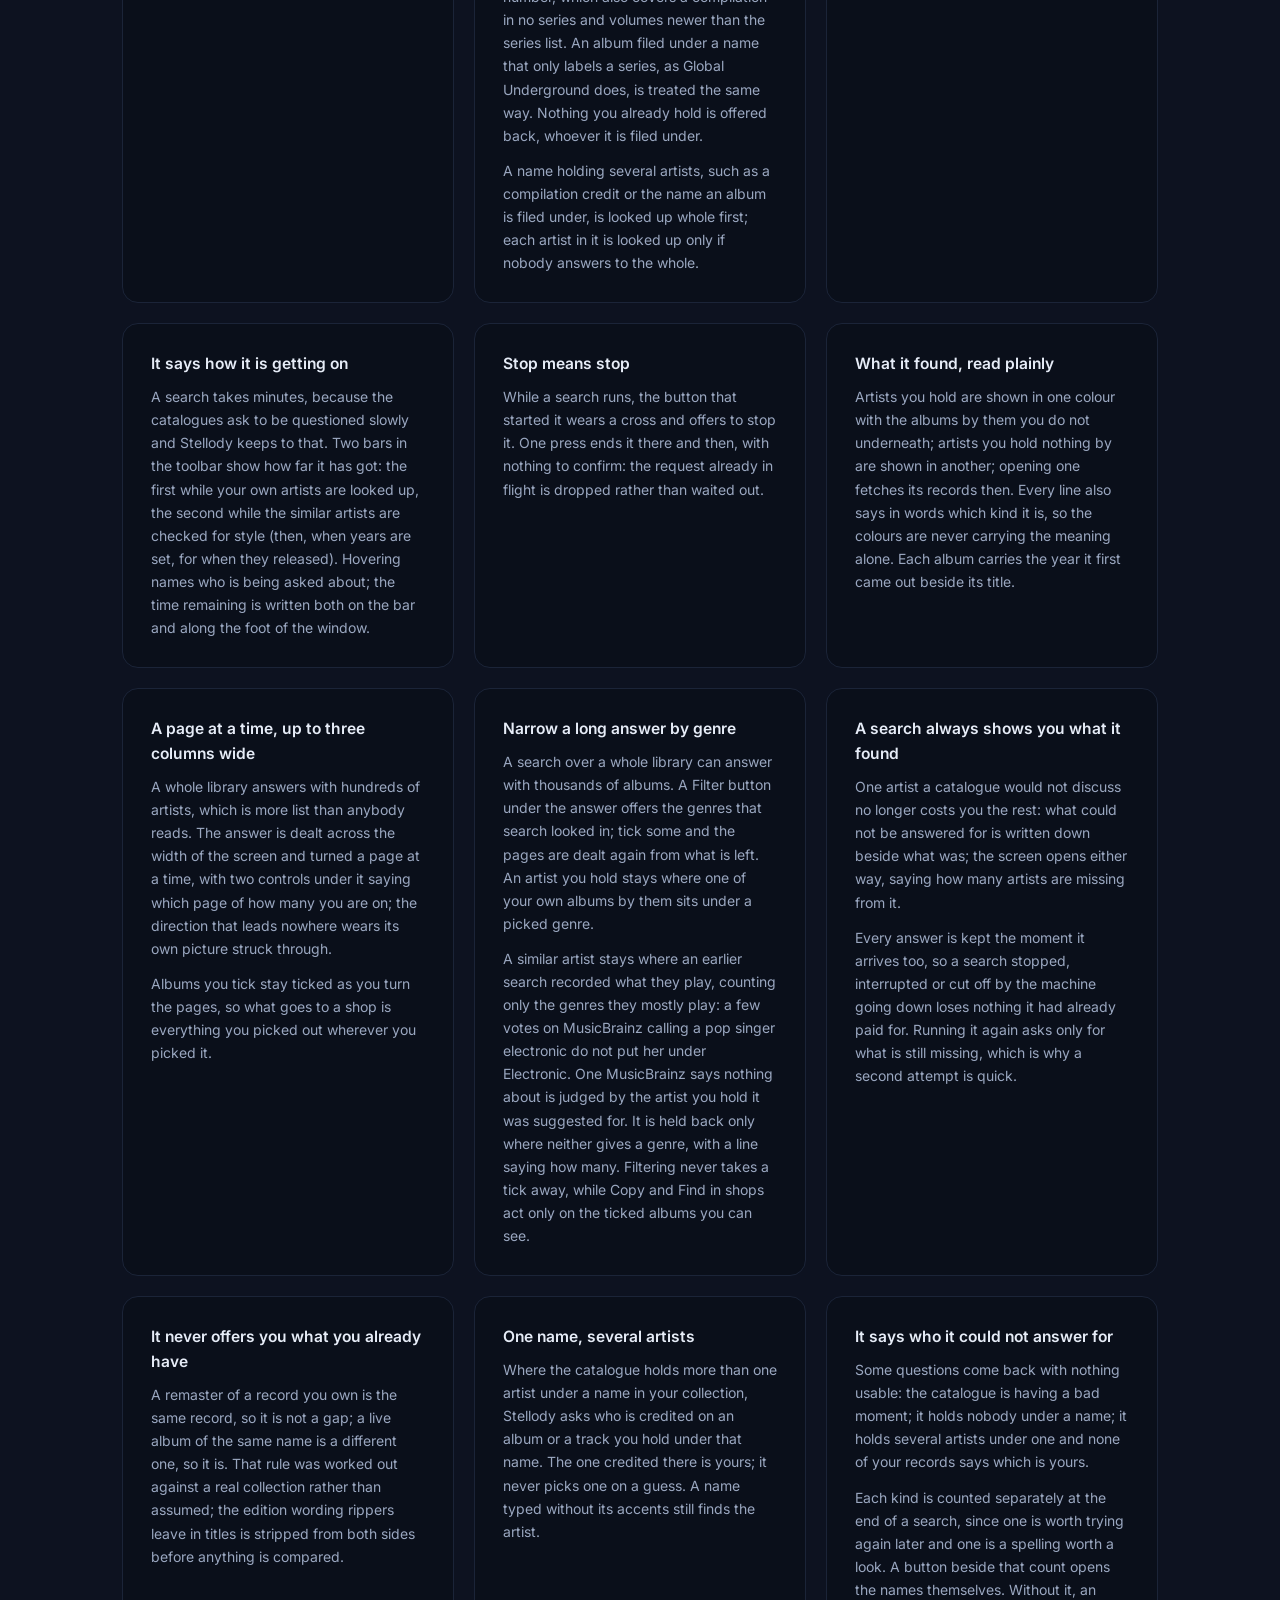
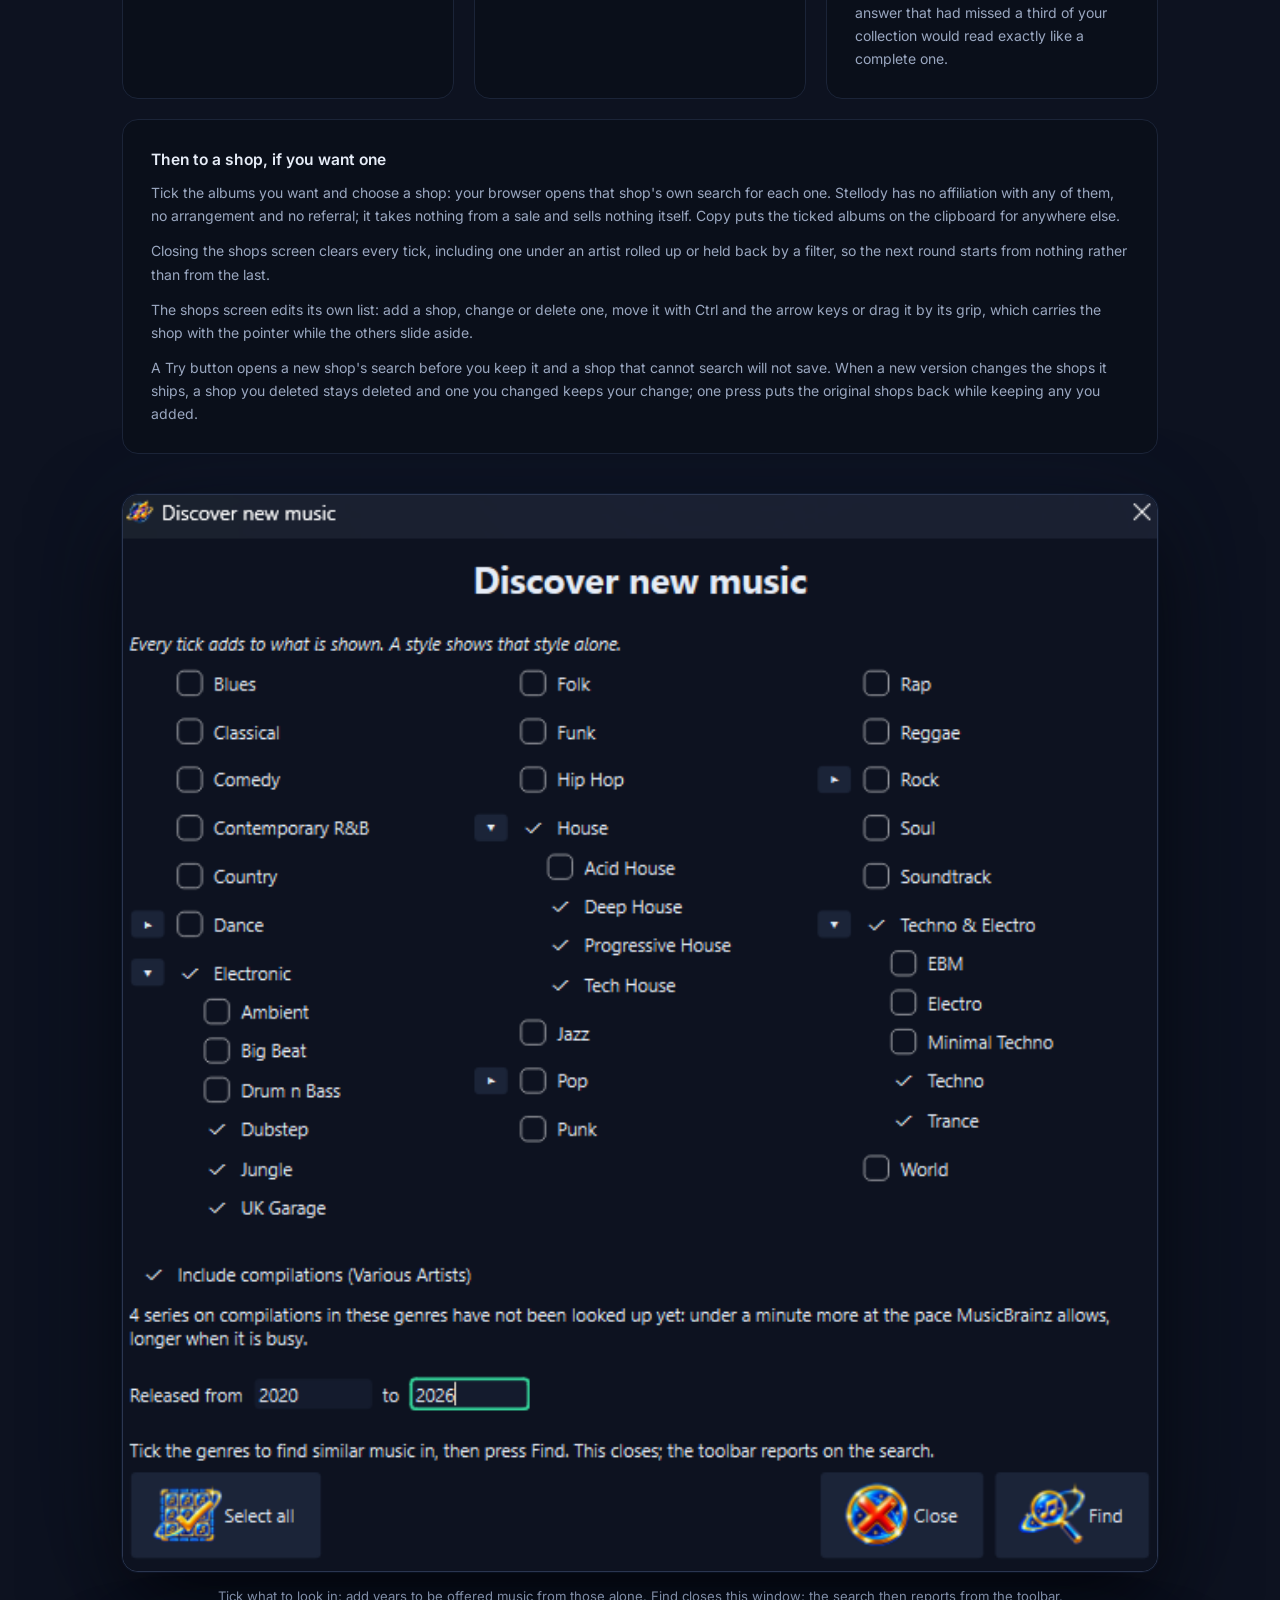
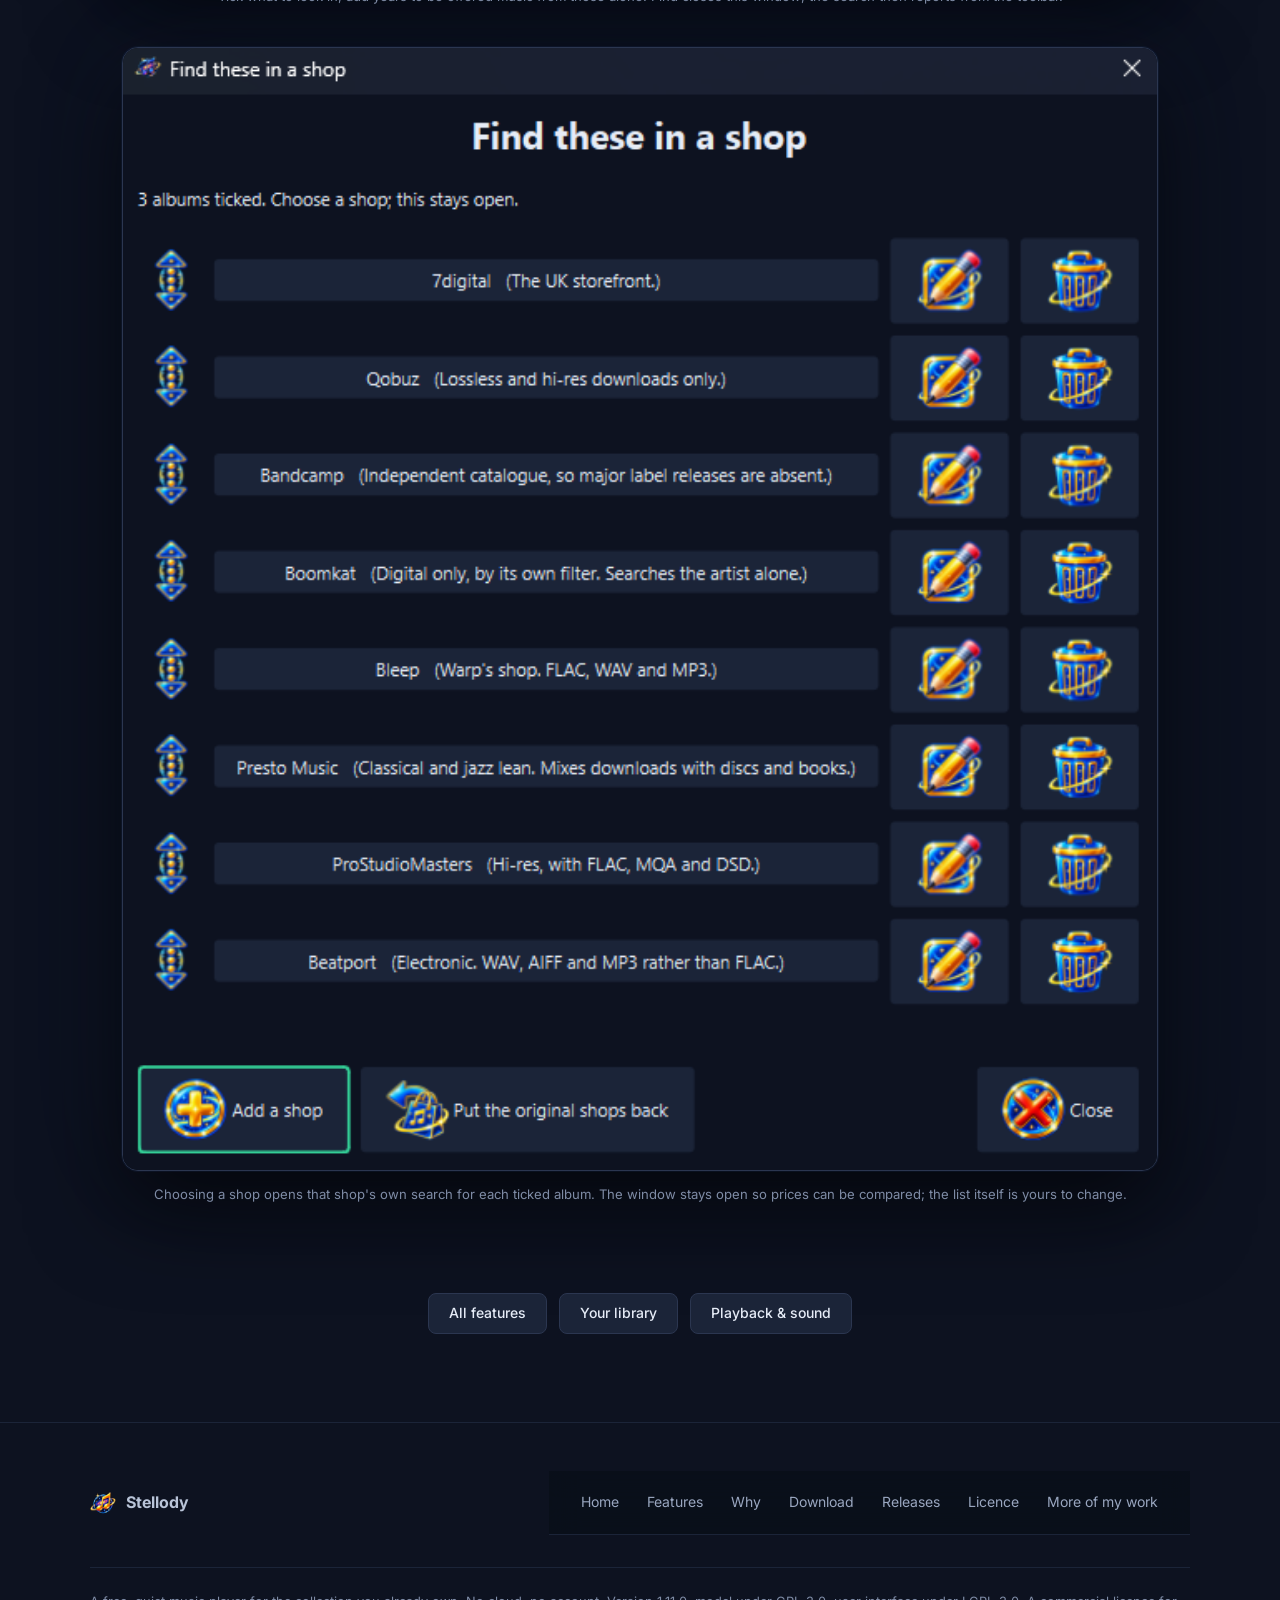
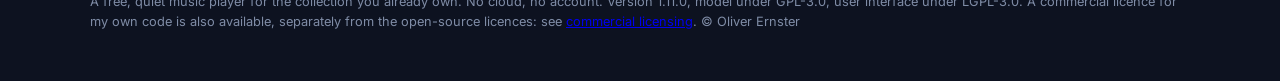
==== commit eb52c145: "Mirror the site from Stellody@dafd197" ====
--- a/public/discovery.html
+++ b/public/discovery.html
@@ -235,6 +235,7 @@
         <a href="download.html">Download</a>
         <a href="https://github.com/oernster/stellody/releases">Releases</a>
         <a href="https://github.com/oernster/stellody/blob/main/LICENSE">Licence</a>
+        <a href="https://ernster.dev">More of my work</a>
       </nav>
     </div>
     <div class="footer-bottom">
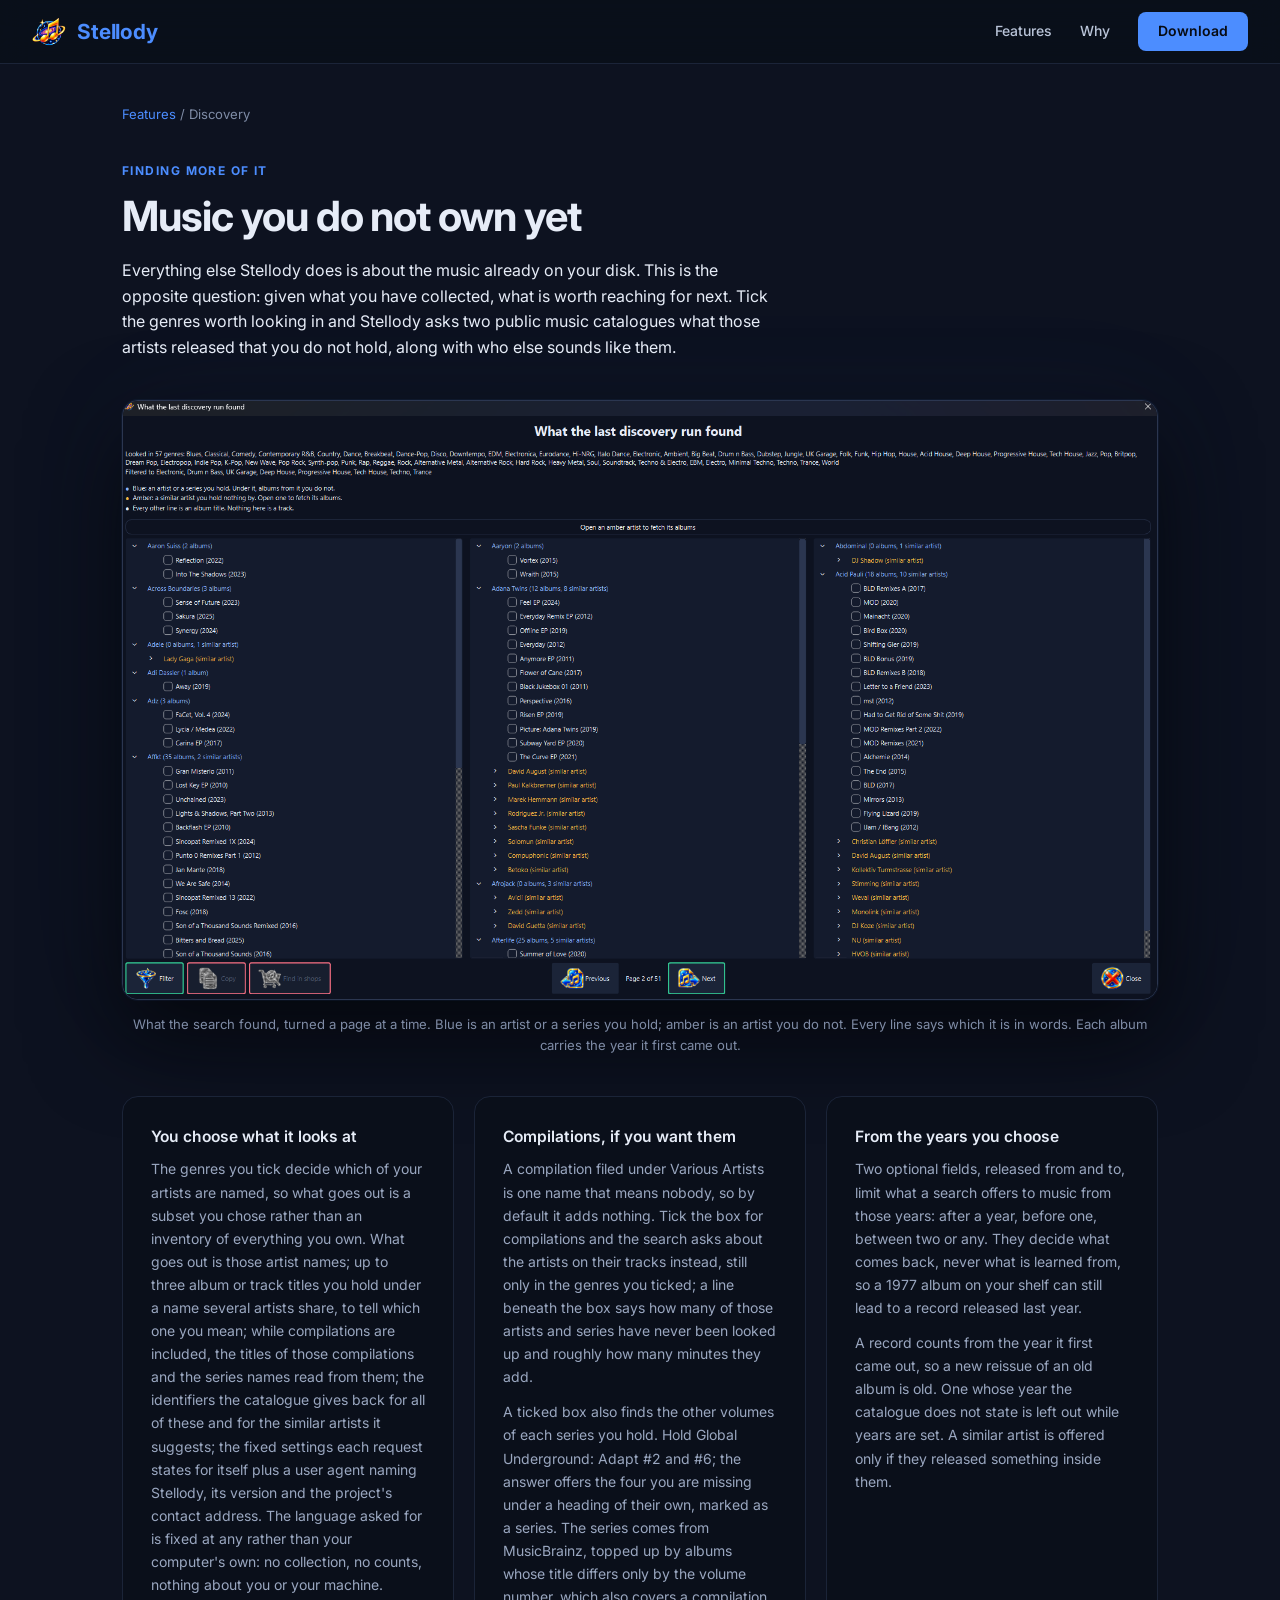
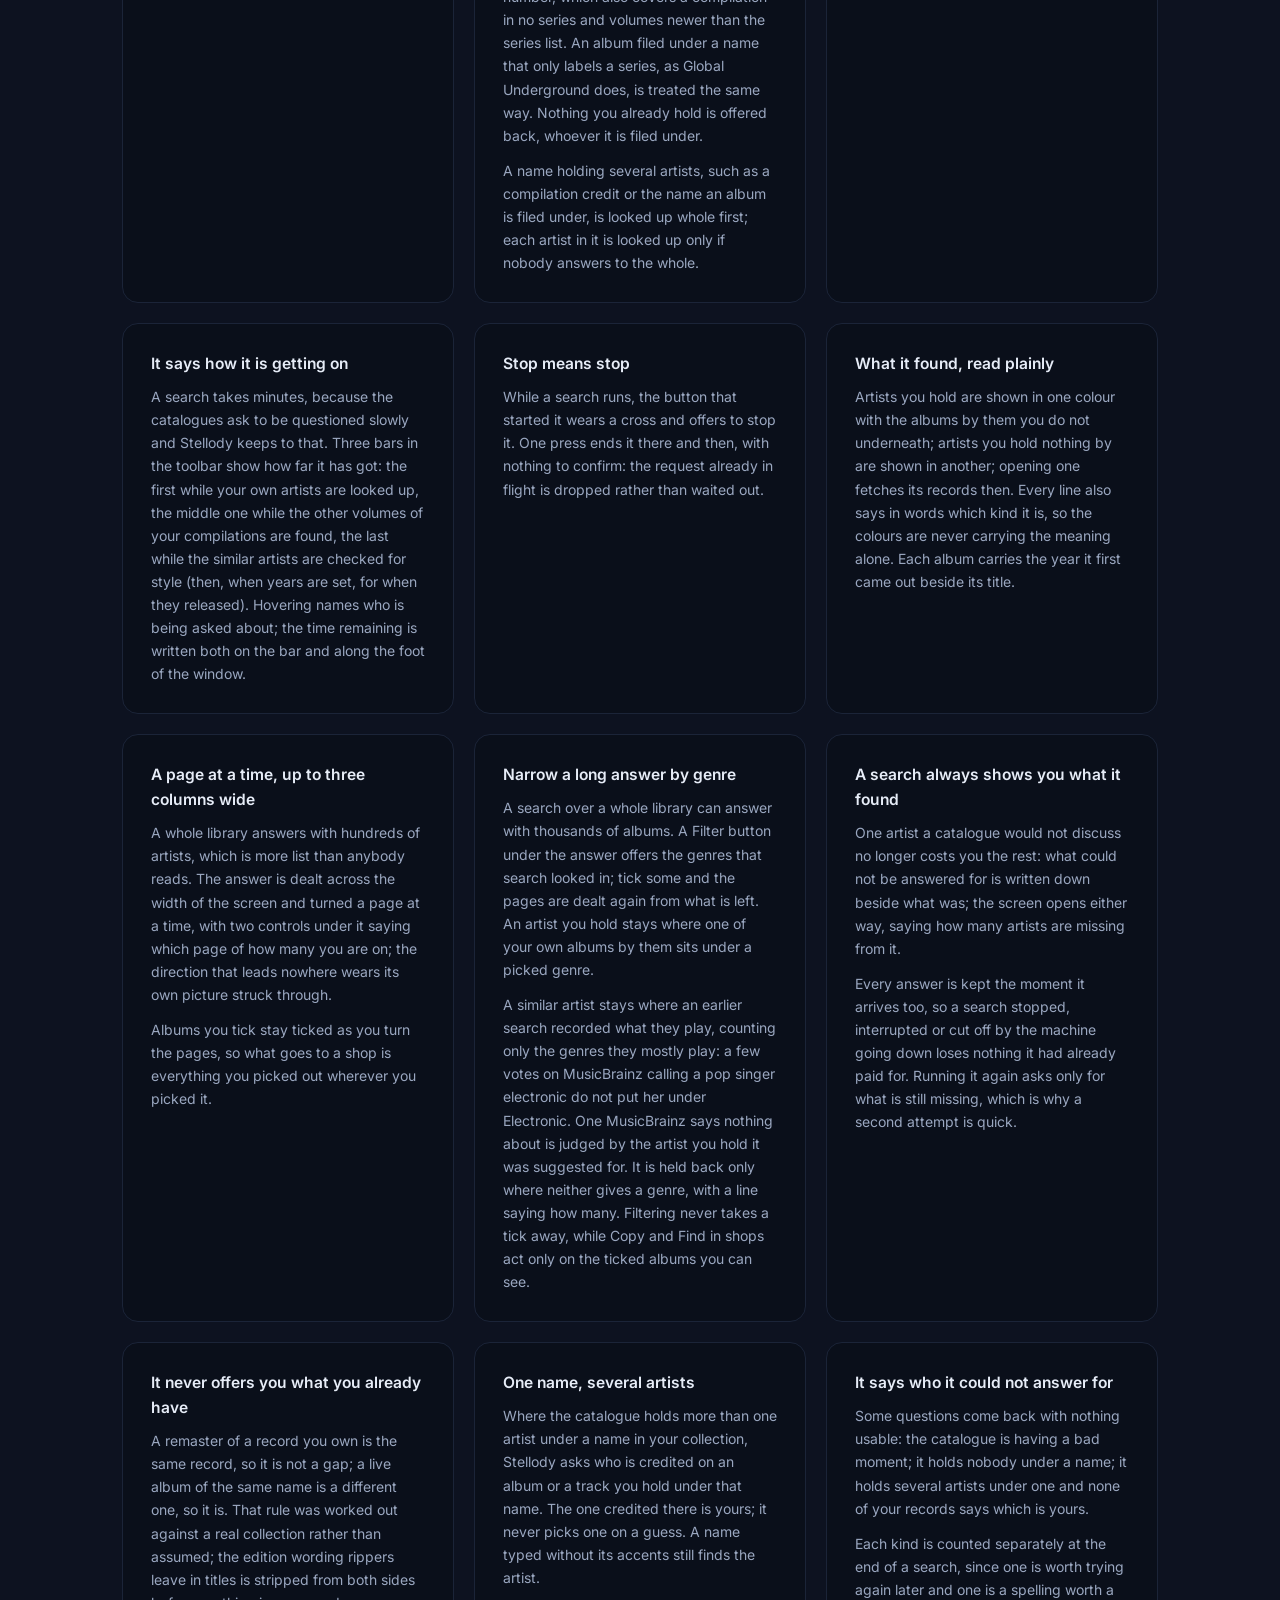
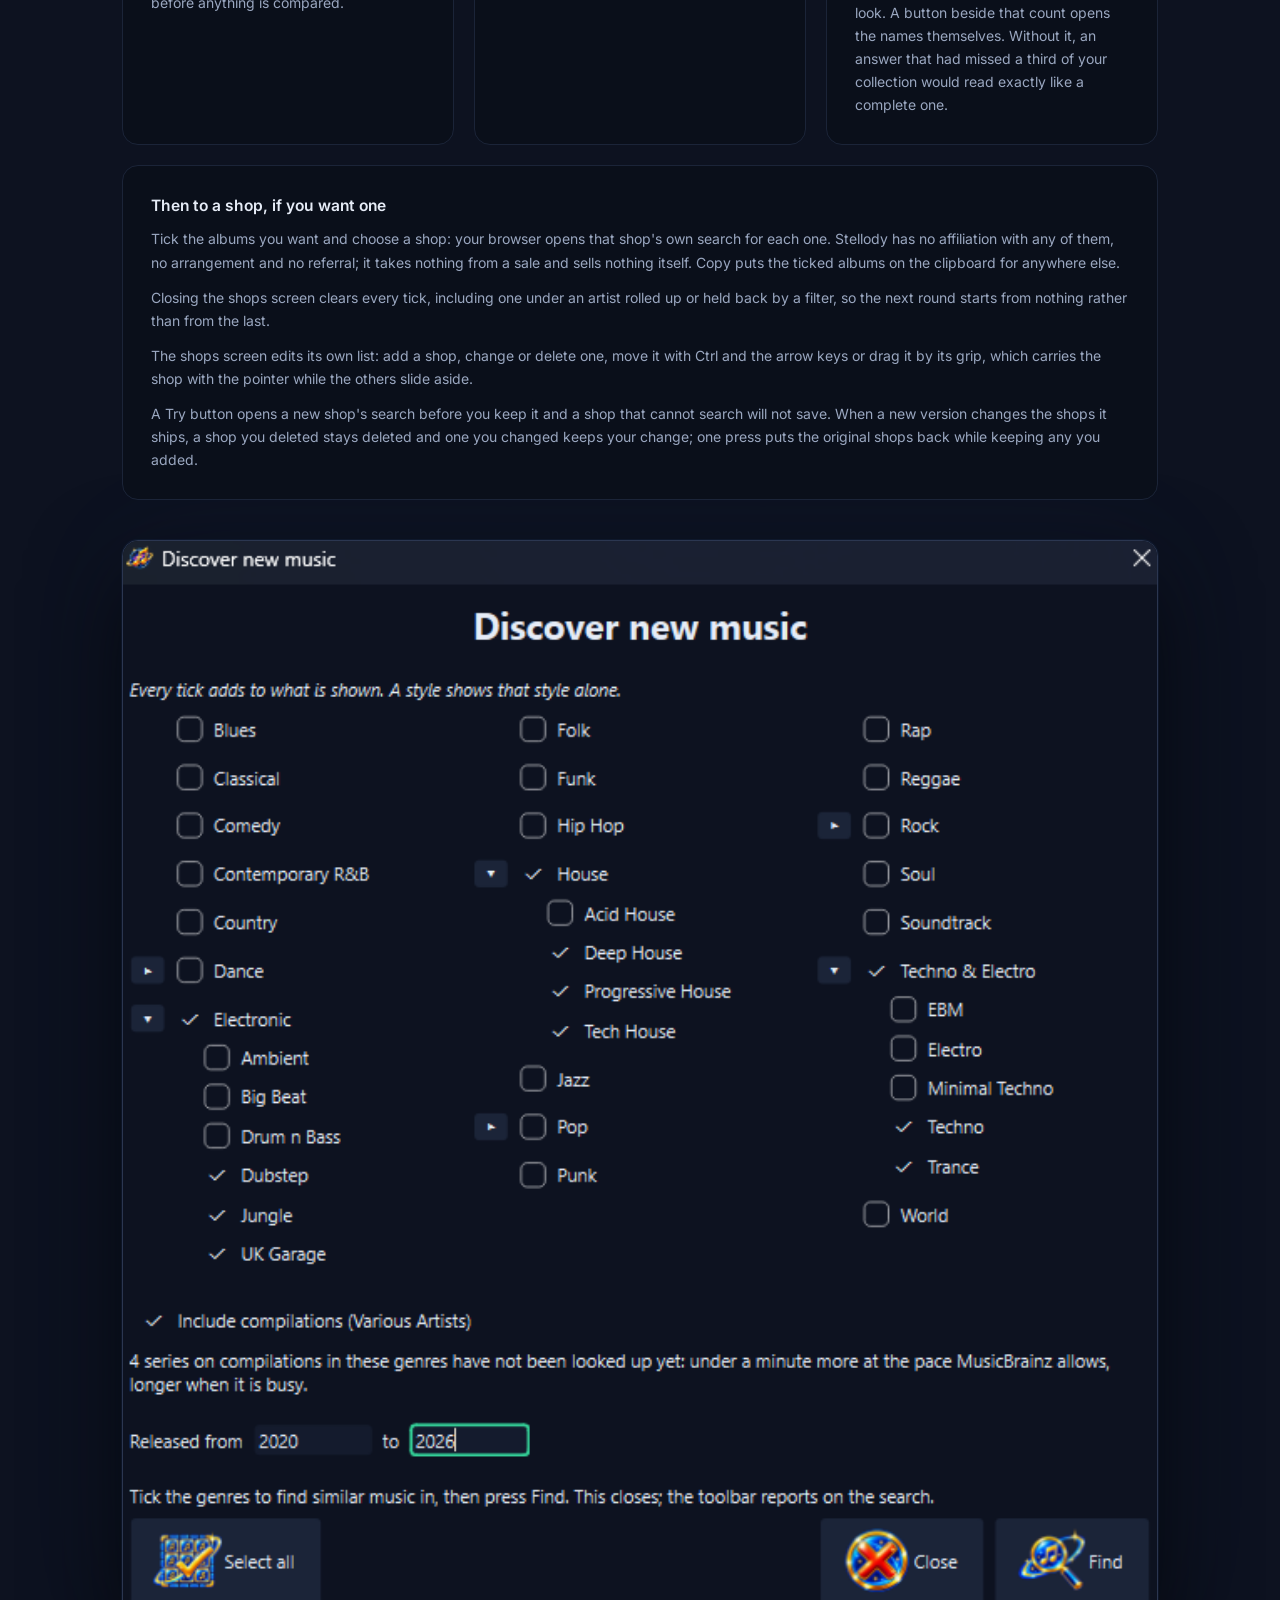
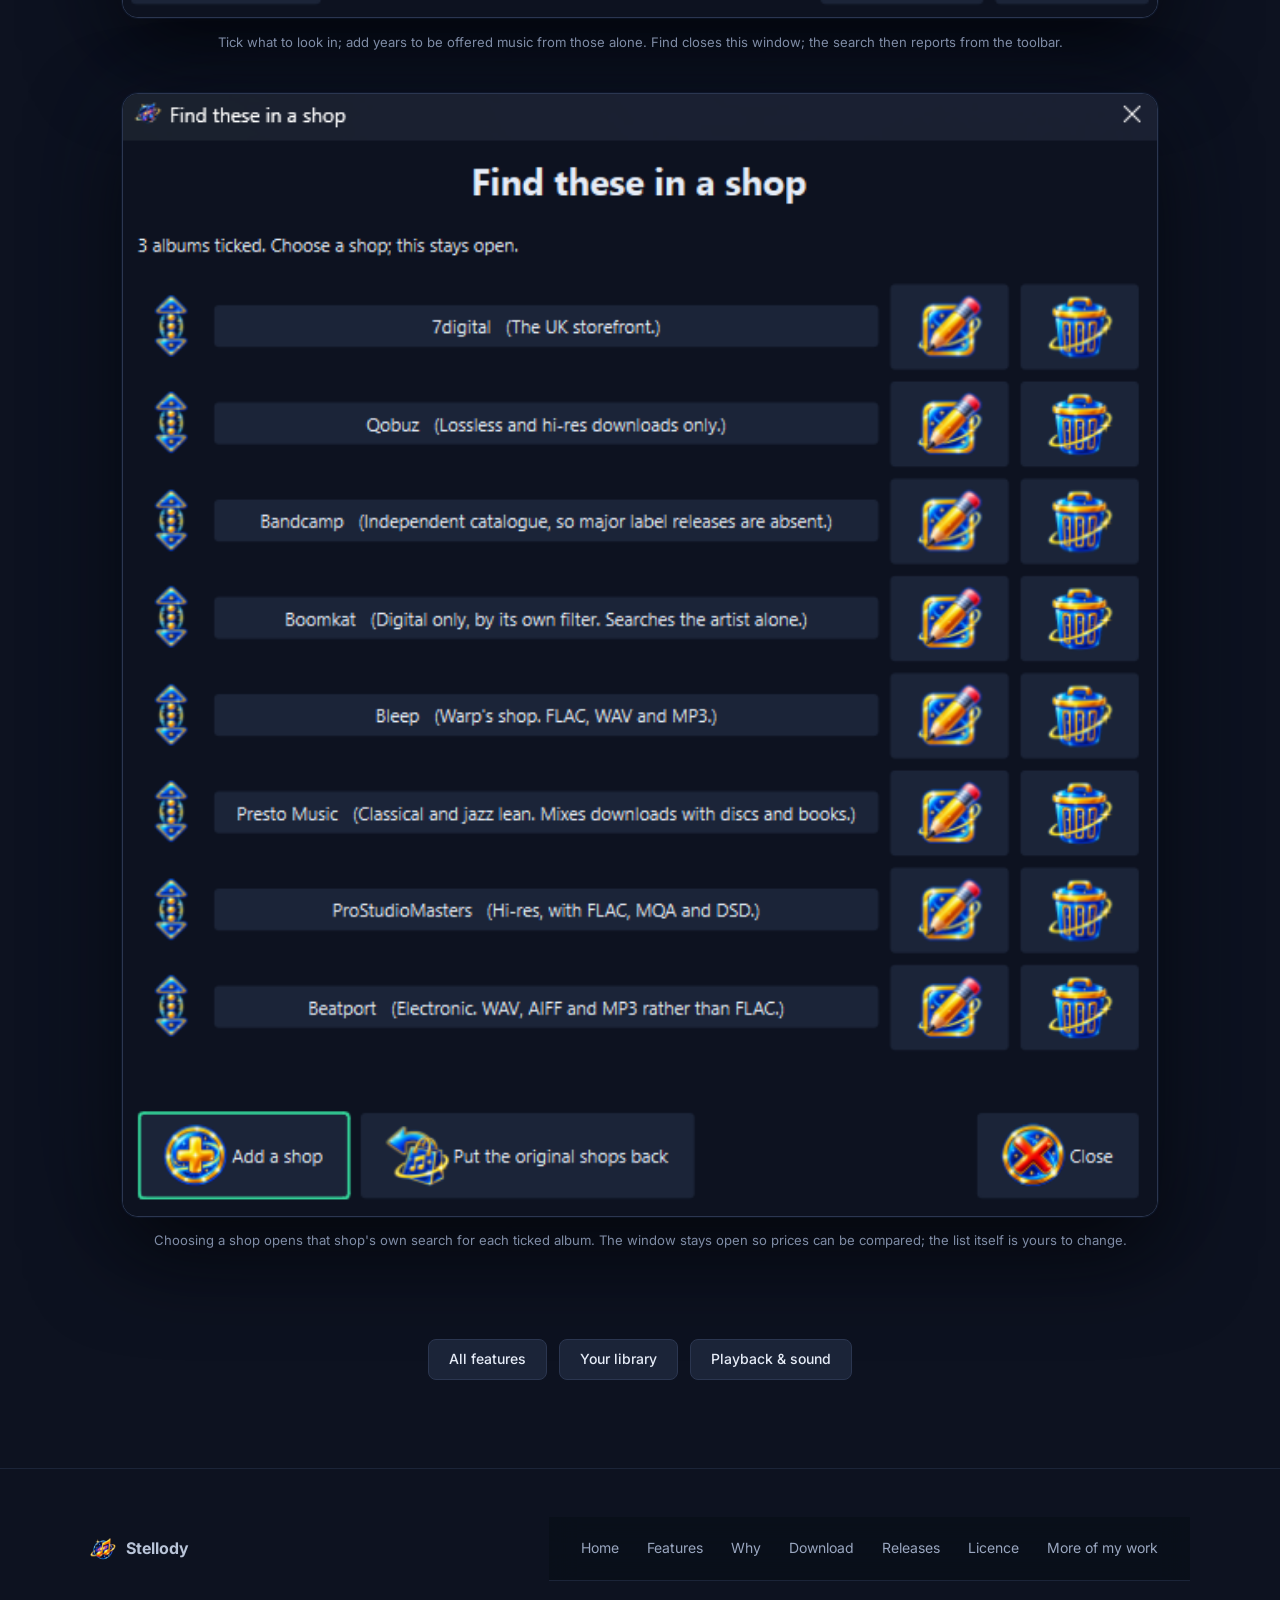
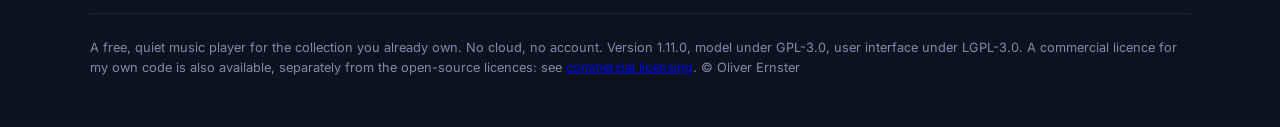
==== commit a88311f0: "Mirror the site from Stellody@c4a902d" ====
--- a/public/discovery.html
+++ b/public/discovery.html
@@ -36,7 +36,7 @@
   <link rel="preconnect" href="https://fonts.googleapis.com">
   <link rel="preconnect" href="https://fonts.gstatic.com" crossorigin>
   <link href="https://fonts.googleapis.com/css2?family=Inter:opsz,wght@14..32,300;14..32,400;14..32,500;14..32,600;14..32,700&family=JetBrains+Mono:wght@400;500&display=swap" rel="stylesheet">
-  <link rel="stylesheet" href="styles.css">
+  <link rel="stylesheet" href="styles.css?v=112b6fcf17">
 </head>
 <body>
 
@@ -112,9 +112,9 @@
     <div class="feat">
       <h3>It says how it is getting on</h3>
       <p>A search takes minutes, because the catalogues ask to be questioned slowly and Stellody keeps
-      to that. Two bars in the toolbar show how far it has got: the first while your own artists are
-      looked up, the second while the similar artists are checked for style (then, when years are
-      set, for when they released). Hovering names who is being asked about; the time remaining is written
+      to that. Three bars in the toolbar show how far it has got: the first while your own artists are
+      looked up, the middle one while the other volumes of your compilations are found, the last while
+      the similar artists are checked for style (then, when years are set, for when they released). Hovering names who is being asked about; the time remaining is written
       both on the bar and along the foot of the window.</p>
     </div>
     <div class="feat">
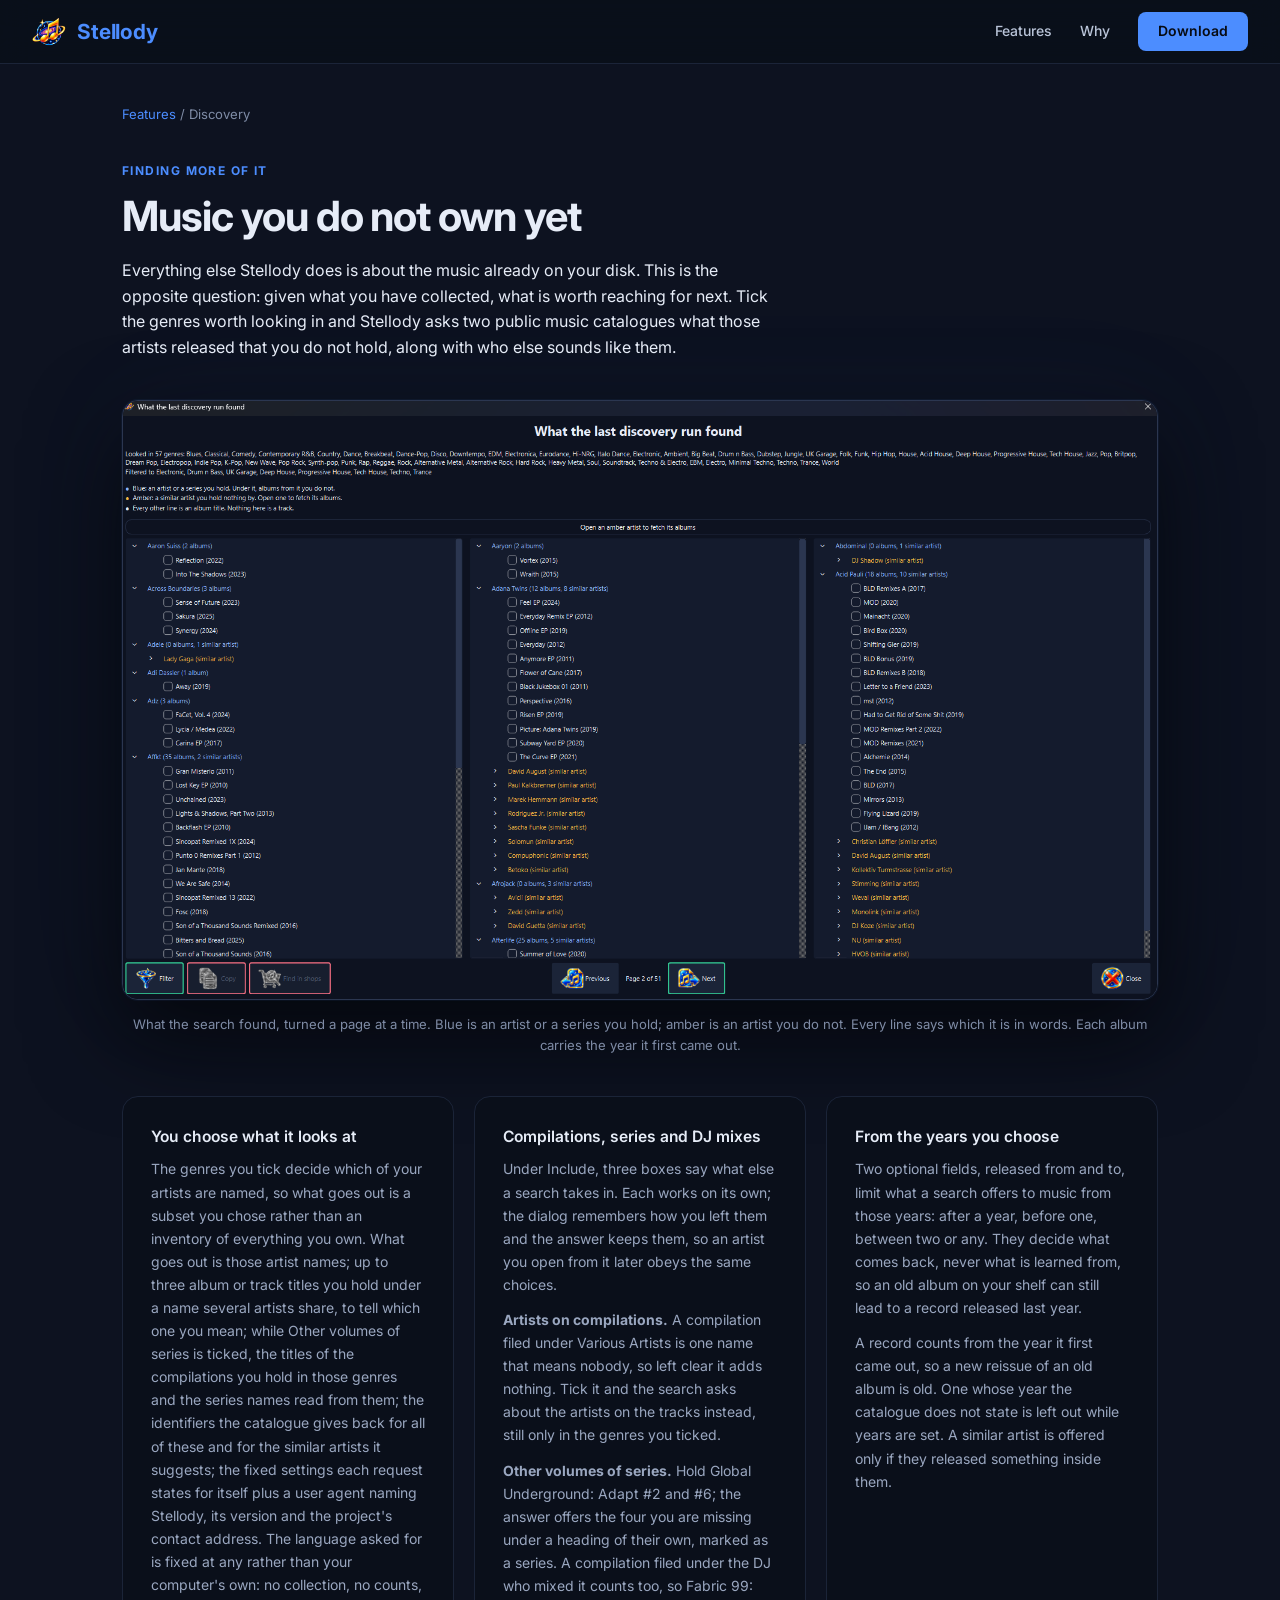
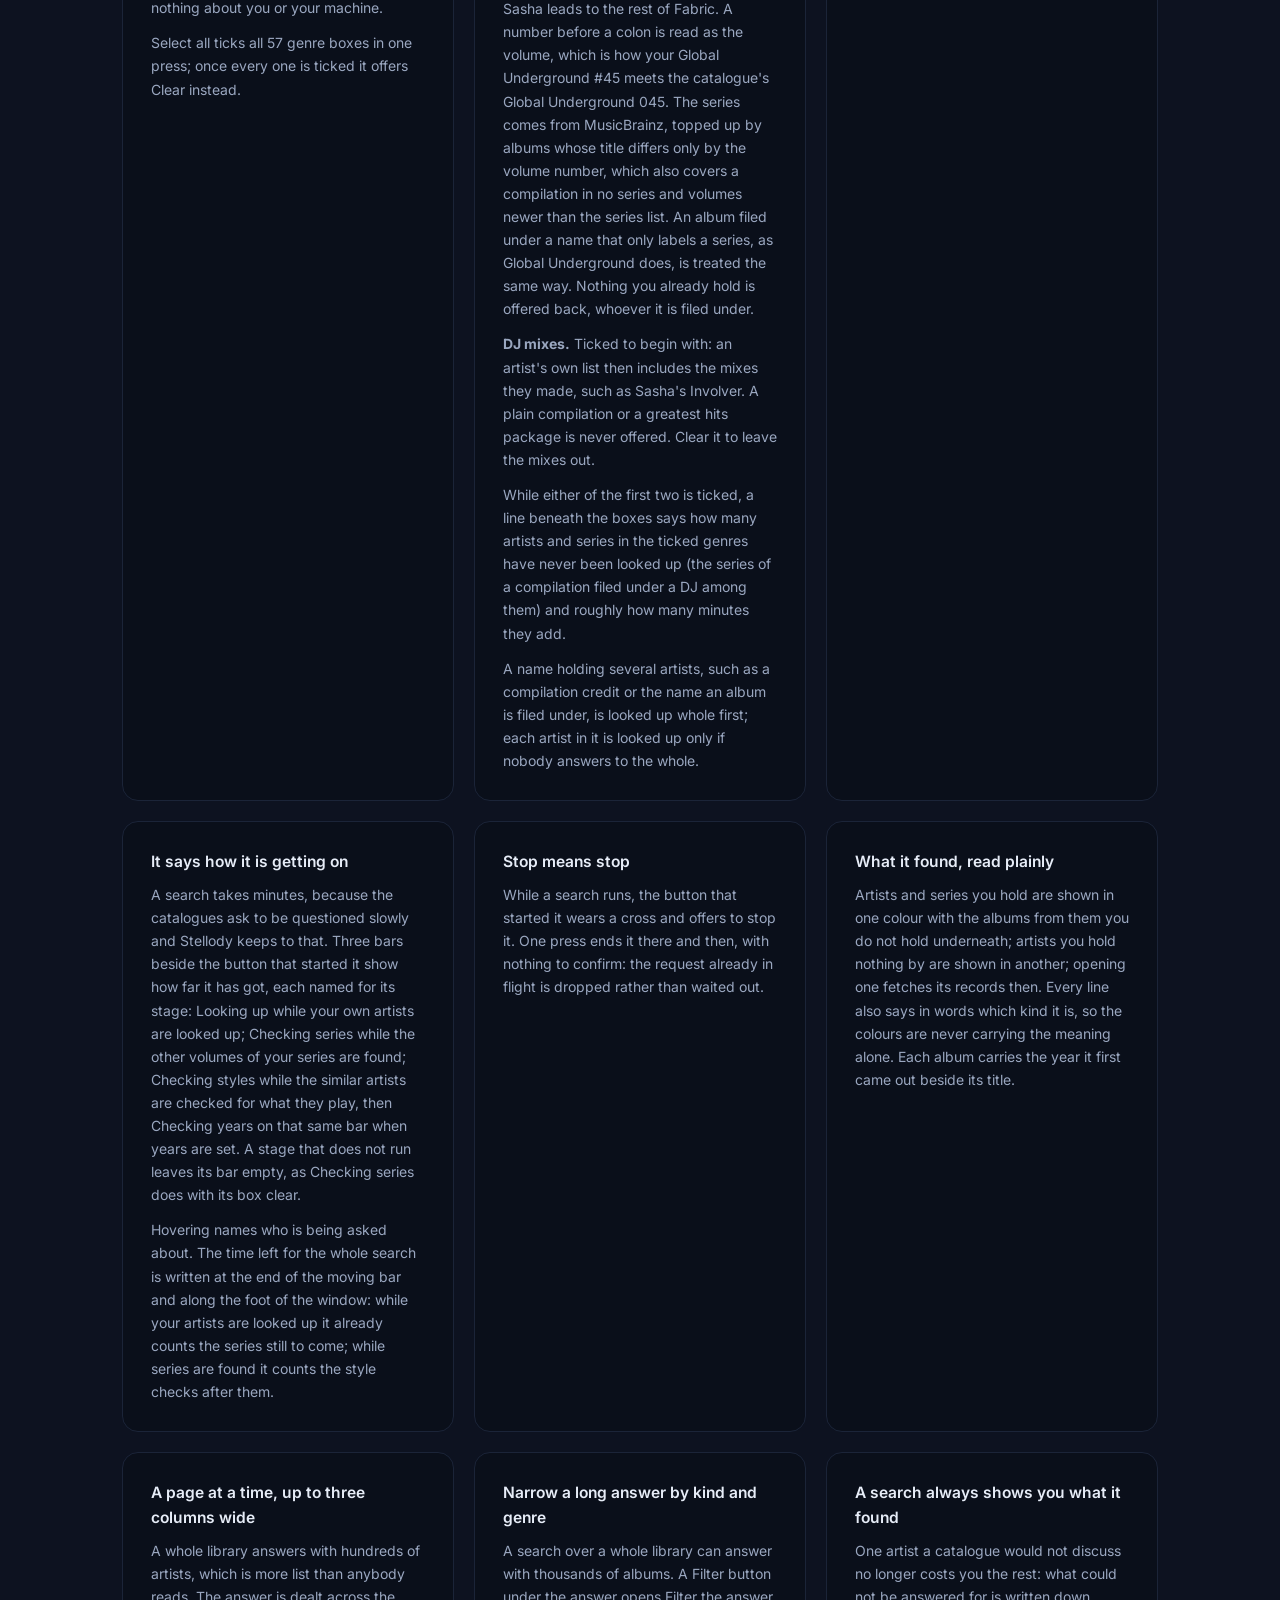
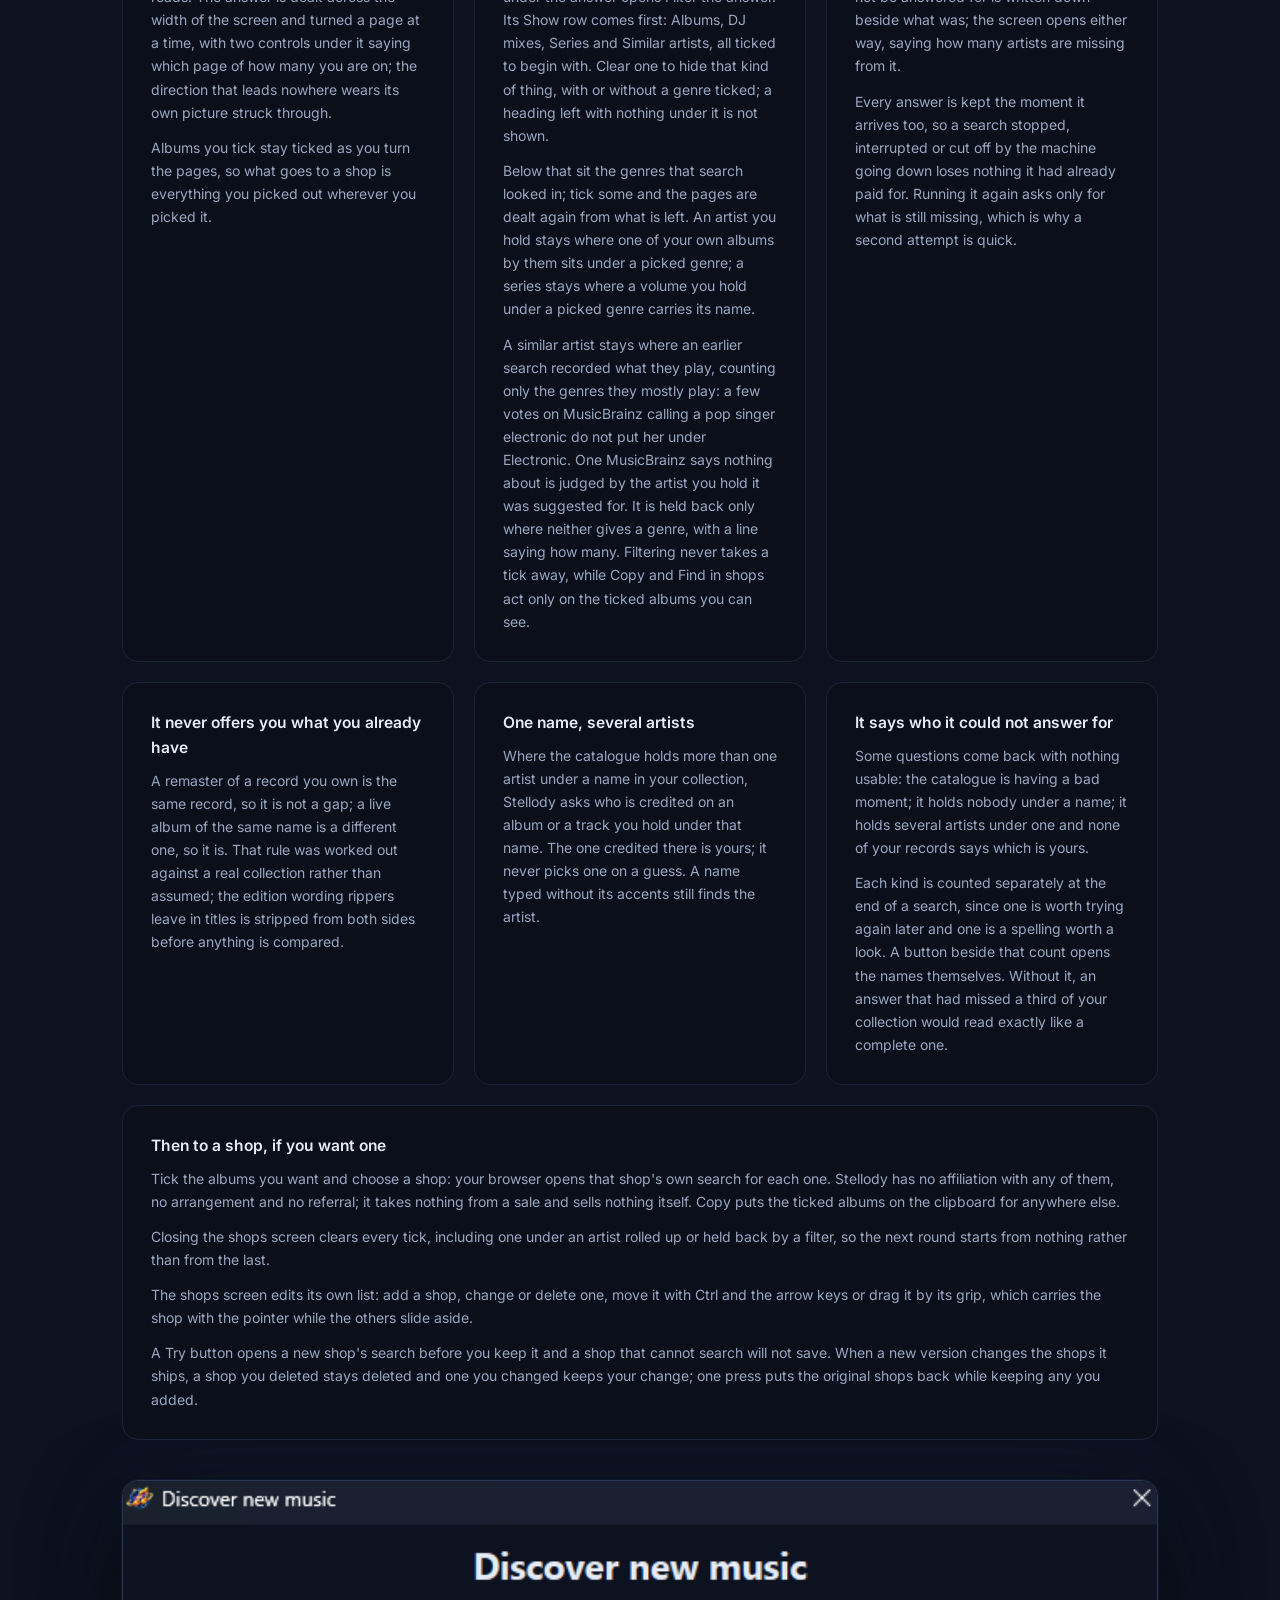
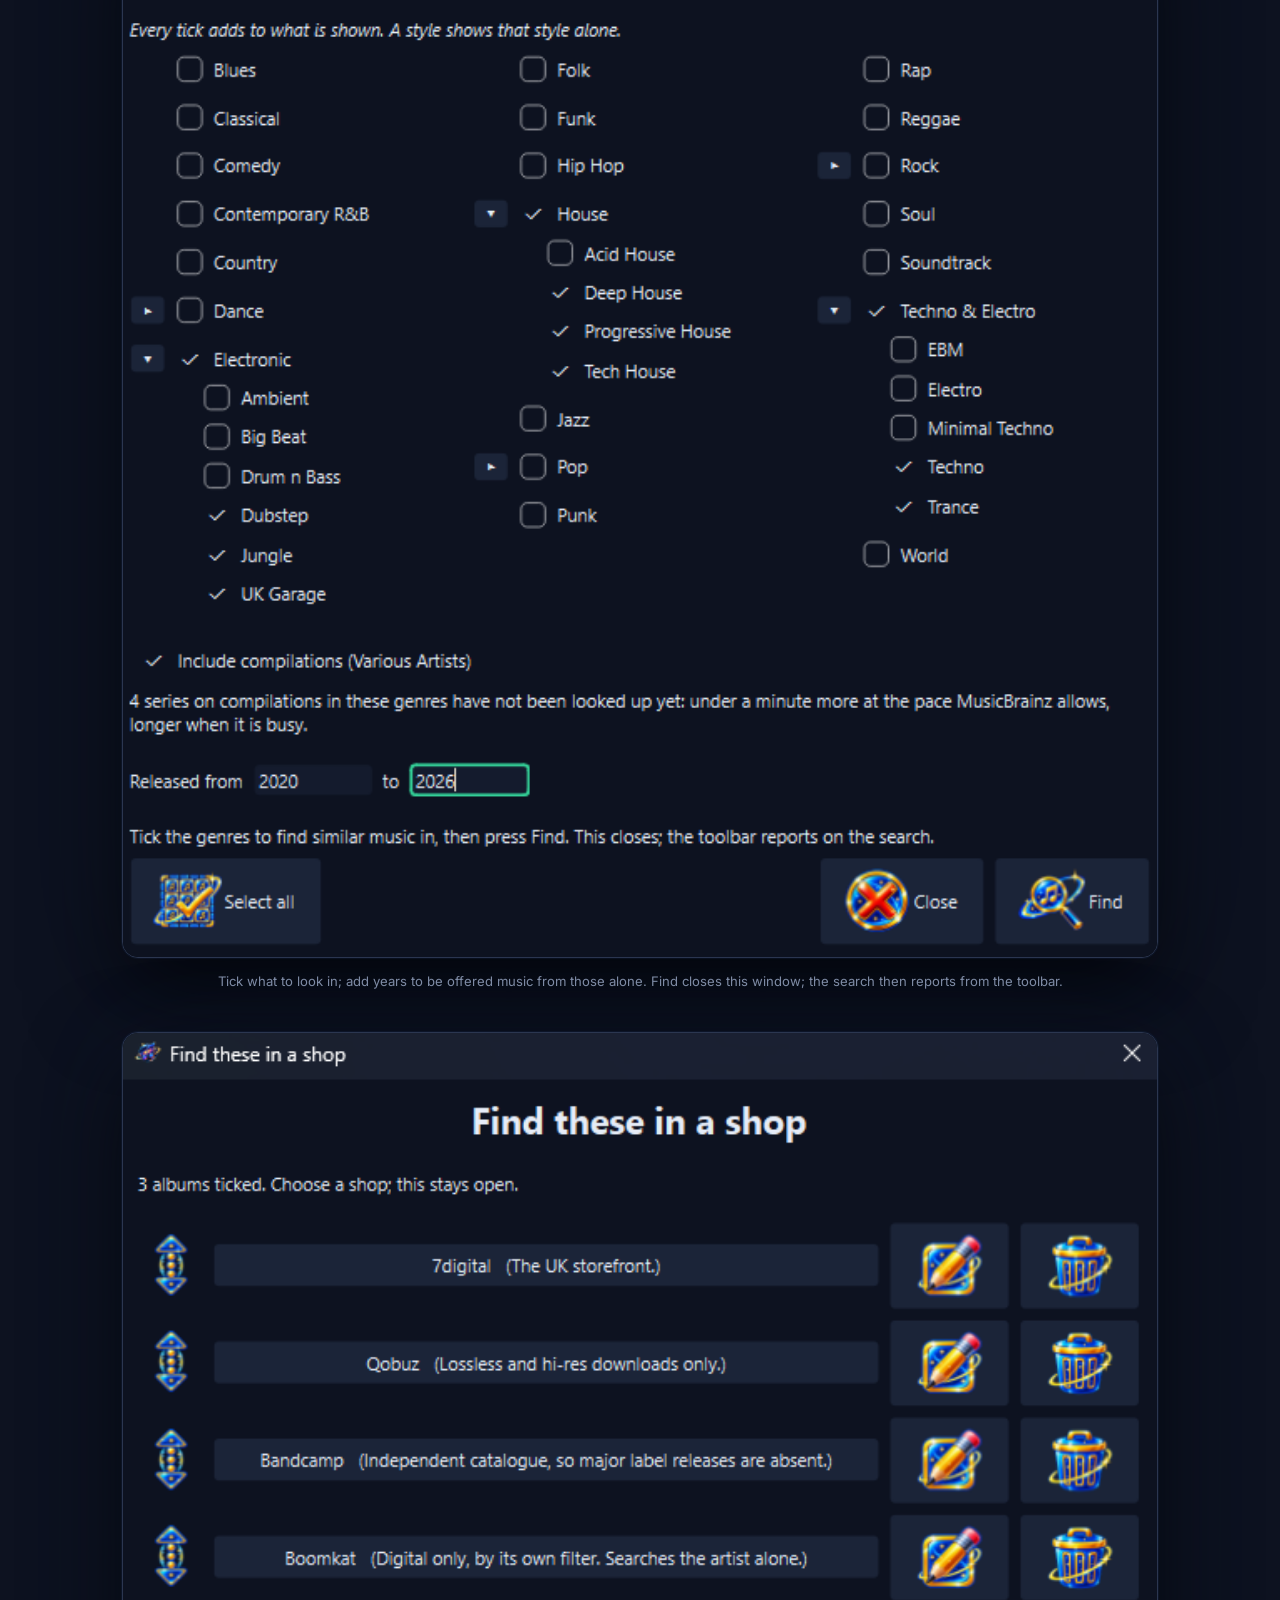
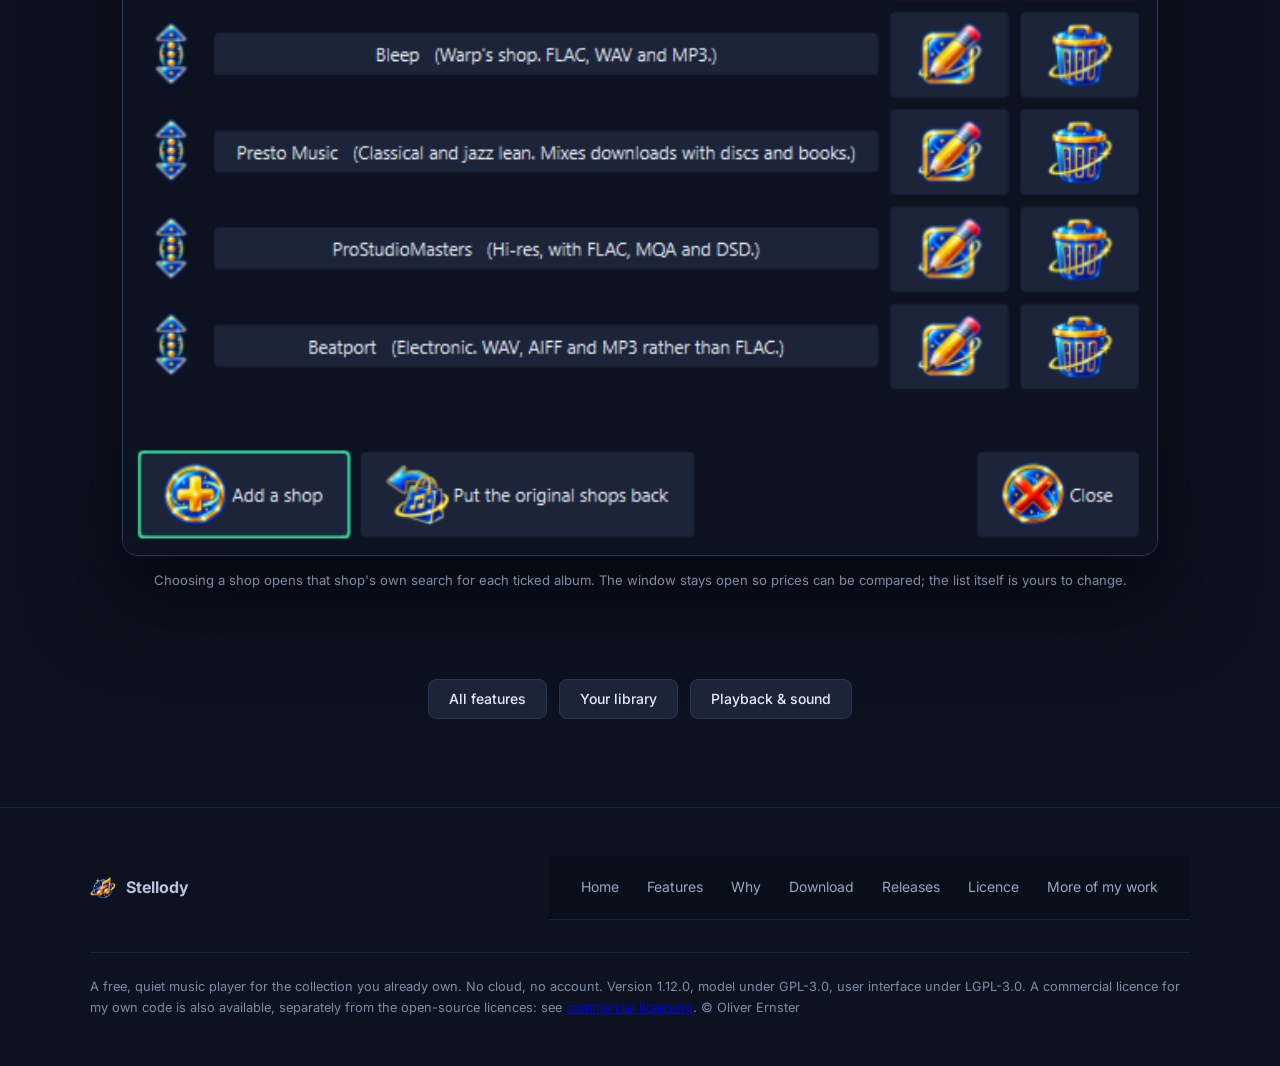
==== commit 545586e5: "Mirror the site from Stellody@31f59a8" ====
--- a/public/discovery.html
+++ b/public/discovery.html
@@ -4,14 +4,14 @@
   <meta charset="UTF-8">
   <meta name="viewport" content="width=device-width, initial-scale=1.0">
   <title>Stellody discovery: the music you do not own yet</title>
-  <meta name="description" content="How Stellody uses the collection you already own to find the records you do not: what it asks MusicBrainz and ListenBrainz, compilations and series, years, stopping, filtering the answer and taking it to a shop.">
+  <meta name="description" content="How Stellody uses the collection you already own to find the records you do not: what it asks MusicBrainz and ListenBrainz, compilations, series and DJ mixes, years, stopping, filtering the answer and taking it to a shop.">
   <link rel="canonical" href="https://stellody.co.uk/discovery.html">
   <meta name="theme-color" content="#0d1220">
   <meta property="og:type" content="website">
   <meta property="og:site_name" content="Stellody">
   <meta property="og:url" content="https://stellody.co.uk/discovery.html">
   <meta property="og:title" content="Stellody discovery: the music you do not own yet">
-  <meta property="og:description" content="How Stellody uses the collection you already own to find the records you do not: what it asks MusicBrainz and ListenBrainz, compilations and series, years, stopping, filtering the answer and taking it to a shop.">
+  <meta property="og:description" content="How Stellody uses the collection you already own to find the records you do not: what it asks MusicBrainz and ListenBrainz, compilations, series and DJ mixes, years, stopping, filtering the answer and taking it to a shop.">
   <meta property="og:image" content="https://stellody.co.uk/stellody-512.png">
   <meta property="og:image:alt" content="Stellody app icon">
   <meta property="og:locale" content="en_GB">
@@ -21,7 +21,7 @@
     "@context": "https://schema.org",
     "@type": "WebPage",
     "name": "Stellody discovery: the music you do not own yet",
-    "description": "How Stellody uses the collection you already own to find the records you do not: what it asks MusicBrainz and ListenBrainz, compilations and series, years, stopping, filtering the answer and taking it to a shop.",
+    "description": "How Stellody uses the collection you already own to find the records you do not: what it asks MusicBrainz and ListenBrainz, compilations, series and DJ mixes, years, stopping, filtering the answer and taking it to a shop.",
     "url": "https://stellody.co.uk/discovery.html",
     "primaryImageOfPage": "https://stellody.co.uk/stellody-512.png",
     "isPartOf": {"@type": "WebSite", "@id": "https://stellody.co.uk/#site",
@@ -76,26 +76,38 @@
       <p>The genres you tick decide which of your artists are named, so what goes out is a subset you
       chose rather than an inventory of everything you own. What goes out is those artist names; up
       to three album or track titles you hold under a name several artists share, to tell which one
-      you mean; while compilations are included, the titles of those compilations and the series
-      names read from them; the identifiers the catalogue gives back for all of these and for the
+      you mean; while Other volumes of series is ticked, the titles of the compilations you hold in
+      those genres and the series names read from them; the identifiers the catalogue gives back for all of these and for the
       similar artists it suggests; the fixed
       settings each request states for itself plus a user agent naming Stellody, its version and the
       project's contact address. The language asked for is fixed at any rather than your computer's
       own: no collection, no counts, nothing about you or your machine.</p>
-    </div>
-    <div class="feat">
-      <h3>Compilations, if you want them</h3>
-      <p>A compilation filed under Various Artists is one name that means nobody, so by default it adds
-      nothing. Tick the box for compilations and the search asks about the artists on their tracks
-      instead, still only in the genres you ticked; a line beneath the box says how many of those
-      artists and series have never been looked up and roughly how many minutes they add.</p>
-      <p>A ticked box also finds the other volumes of each series you hold. Hold Global Underground:
-      Adapt #2 and #6; the answer offers the four you are missing under a heading of their own,
-      marked as a series. The series comes from MusicBrainz, topped up by albums whose title differs
-      only by the volume number, which also covers a compilation in no series and volumes newer
-      than the series list. An album filed under a name
-      that only labels a series, as Global Underground does, is treated the same way. Nothing you
-      already hold is offered back, whoever it is filed under.</p>
+      <p>Select all ticks all 57 genre boxes in one press; once every one is ticked it offers Clear
+      instead.</p>
+    </div>
+    <div class="feat">
+      <h3>Compilations, series and DJ mixes</h3>
+      <p>Under Include, three boxes say what else a search takes in. Each works on its own; the
+      dialog remembers how you left them and the answer keeps them, so an artist you open from it
+      later obeys the same choices.</p>
+      <p><strong>Artists on compilations.</strong> A compilation filed under Various Artists is one
+      name that means nobody, so left clear it adds nothing. Tick it and the search asks about the
+      artists on the tracks instead, still only in the genres you ticked.</p>
+      <p><strong>Other volumes of series.</strong> Hold Global Underground: Adapt #2 and #6; the
+      answer offers the four you are missing under a heading of their own, marked as a series. A
+      compilation filed under the DJ who mixed it counts too, so Fabric 99: Sasha leads to the rest
+      of Fabric. A number before a colon is read as the volume, which is how your Global Underground
+      #45 meets the catalogue's Global Underground 045. The series comes from MusicBrainz, topped up
+      by albums whose title differs only by the volume number, which also covers a compilation in no
+      series and volumes newer than the series list. An album filed under a name that only labels a
+      series, as Global Underground does, is treated the same way. Nothing you already hold is
+      offered back, whoever it is filed under.</p>
+      <p><strong>DJ mixes.</strong> Ticked to begin with: an artist's own list then includes the
+      mixes they made, such as Sasha's Involver. A plain compilation or a greatest hits package is
+      never offered. Clear it to leave the mixes out.</p>
+      <p>While either of the first two is ticked, a line beneath the boxes says how many artists and
+      series in the ticked genres have never been looked up (the series of a compilation filed under
+      a DJ among them) and roughly how many minutes they add.</p>
       <p>A name holding several artists, such as a compilation credit or the name an album is filed
       under, is looked up whole first; each artist in it is looked up only if nobody answers to the
       whole.</p>
@@ -104,7 +116,7 @@
       <h3>From the years you choose</h3>
       <p>Two optional fields, released from and to, limit what a search offers to music from those
       years: after a year, before one, between two or any. They decide what comes back, never what is
-      learned from, so a 1977 album on your shelf can still lead to a record released last year.</p>
+      learned from, so an old album on your shelf can still lead to a record released last year.</p>
       <p>A record counts from the year it first came out, so a new reissue of an old album is old. One
       whose year the catalogue does not state is left out while years are set. A similar artist is
       offered only if they released something inside them.</p>
@@ -112,10 +124,15 @@
     <div class="feat">
       <h3>It says how it is getting on</h3>
       <p>A search takes minutes, because the catalogues ask to be questioned slowly and Stellody keeps
-      to that. Three bars in the toolbar show how far it has got: the first while your own artists are
-      looked up, the middle one while the other volumes of your compilations are found, the last while
-      the similar artists are checked for style (then, when years are set, for when they released). Hovering names who is being asked about; the time remaining is written
-      both on the bar and along the foot of the window.</p>
+      to that. Three bars beside the button that started it show how far it has got, each named for
+      its stage: Looking up while your own artists are looked up; Checking series while the other
+      volumes of your series are found; Checking styles while the similar artists are checked for
+      what they play, then Checking years on that same bar when years are set. A stage that does not
+      run leaves its bar empty, as Checking series does with its box clear.</p>
+      <p>Hovering names who is being asked about. The time left for the whole search is written at
+      the end of the moving bar and along the foot of the window: while your artists are looked up
+      it already counts the series still to come; while series are found it counts the style checks
+      after them.</p>
     </div>
     <div class="feat">
       <h3>Stop means stop</h3>
@@ -125,7 +142,8 @@
     </div>
     <div class="feat">
       <h3>What it found, read plainly</h3>
-      <p>Artists you hold are shown in one colour with the albums by them you do not underneath;
+      <p>Artists and series you hold are shown in one colour with the albums from them you do not
+      hold underneath;
       artists you hold nothing by are shown in another; opening one fetches its records then. Every
       line also says in words which kind it is, so the colours are never carrying the meaning alone.
       Each album carries the year it first came out beside its title.</p>
@@ -140,10 +158,14 @@
       a shop is everything you picked out wherever you picked it.</p>
     </div>
     <div class="feat">
-      <h3>Narrow a long answer by genre</h3>
+      <h3>Narrow a long answer by kind and genre</h3>
       <p>A search over a whole library can answer with thousands of albums. A Filter button under the
-      answer offers the genres that search looked in; tick some and the pages are dealt again from what
-      is left. An artist you hold stays where one of your own albums by them sits under a picked genre.</p>
+      answer opens Filter the answer. Its Show row comes first: Albums, DJ mixes, Series and Similar
+      artists, all ticked to begin with. Clear one to hide that kind of thing, with or without a genre
+      ticked; a heading left with nothing under it is not shown.</p>
+      <p>Below that sit the genres that search looked in; tick some and the pages are dealt again from
+      what is left. An artist you hold stays where one of your own albums by them sits under a picked
+      genre; a series stays where a volume you hold under a picked genre carries its name.</p>
       <p>A similar artist stays where an earlier search recorded what they play, counting only the
       genres they mostly play: a few votes on MusicBrainz calling a pop singer electronic do not put
       her under Electronic. One MusicBrainz says
@@ -240,7 +262,7 @@
     </div>
     <div class="footer-bottom">
       <p>A free, quiet music player for the collection you already own. No cloud, no account.
-      Version <!--VERSION-->1.11.0<!--/VERSION-->, model under GPL-3.0, user interface under LGPL-3.0.
+      Version <!--VERSION-->1.12.0<!--/VERSION-->, model under GPL-3.0, user interface under LGPL-3.0.
       A commercial licence for my own code is also available, separately from the open-source licences: see <a href="https://ernster.dev/commercial-licensing.html">commercial licensing</a>.
       &copy; Oliver Ernster</p>
     </div>
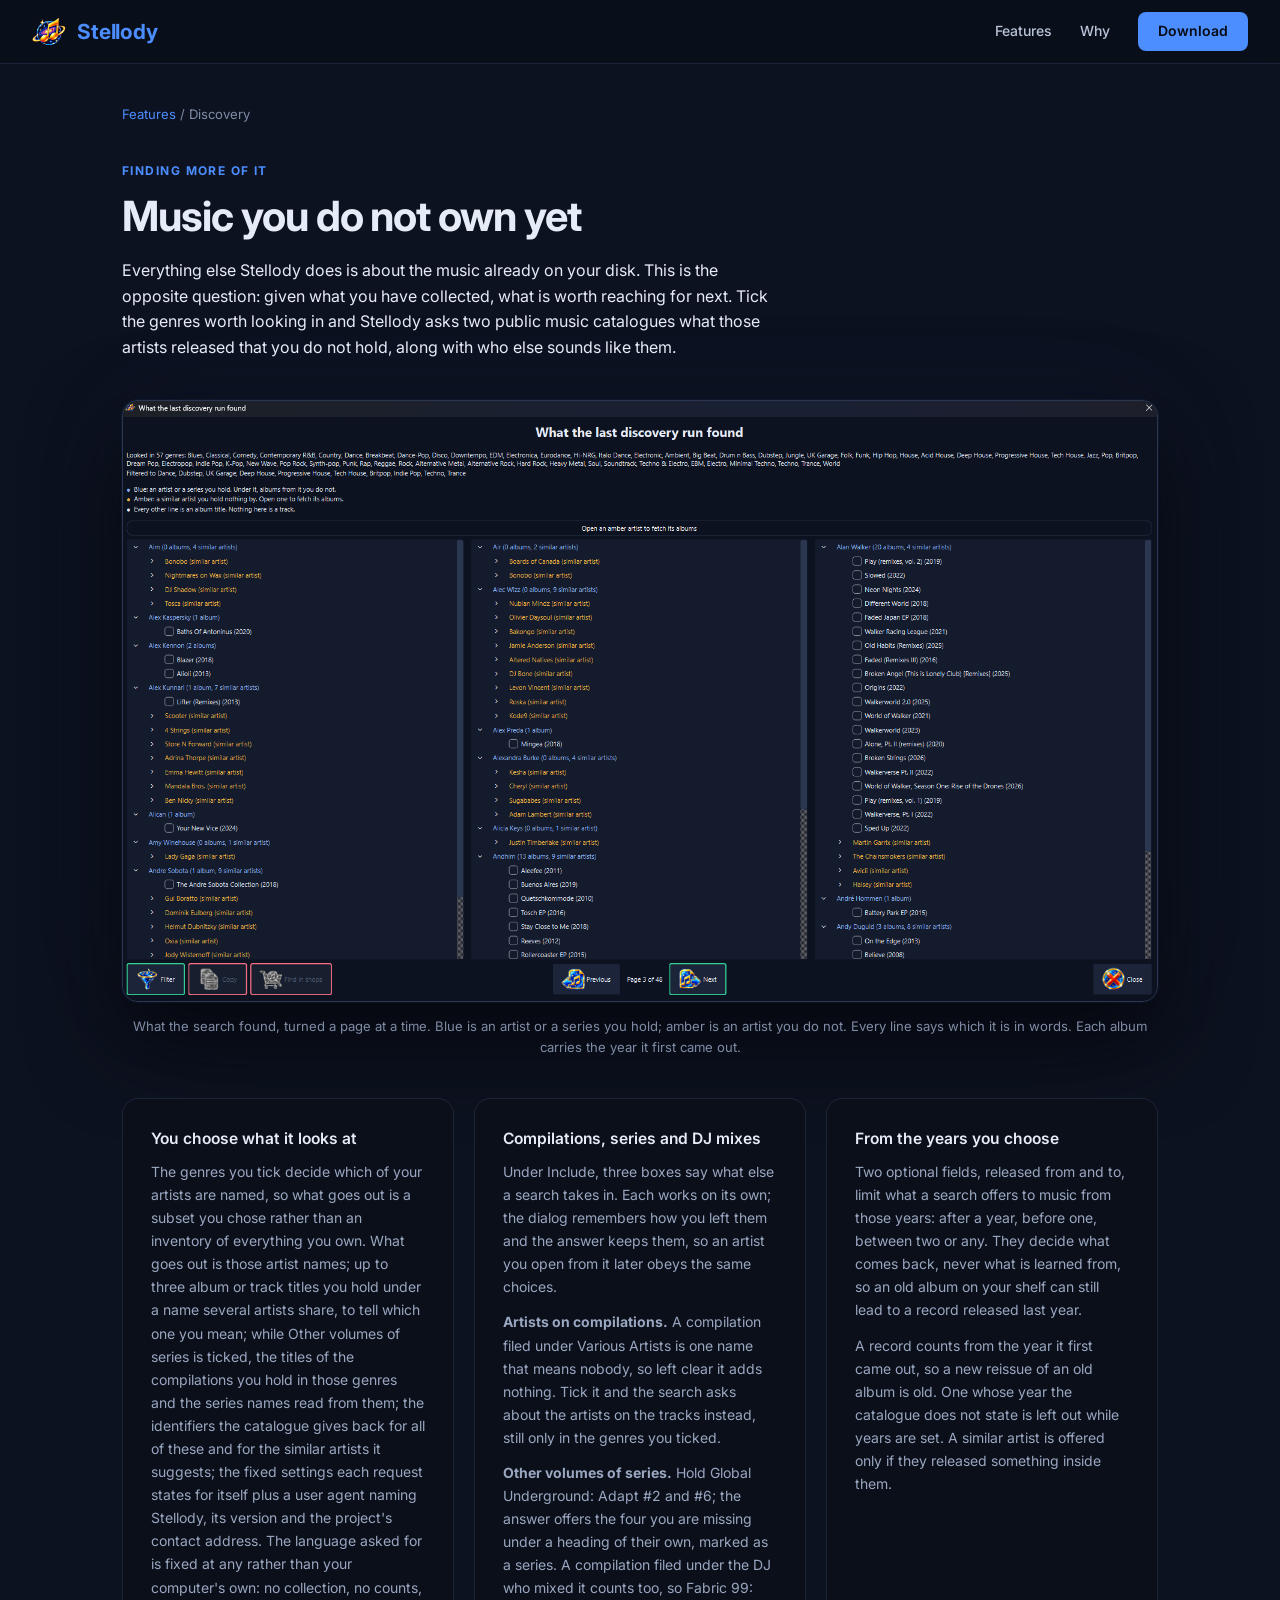
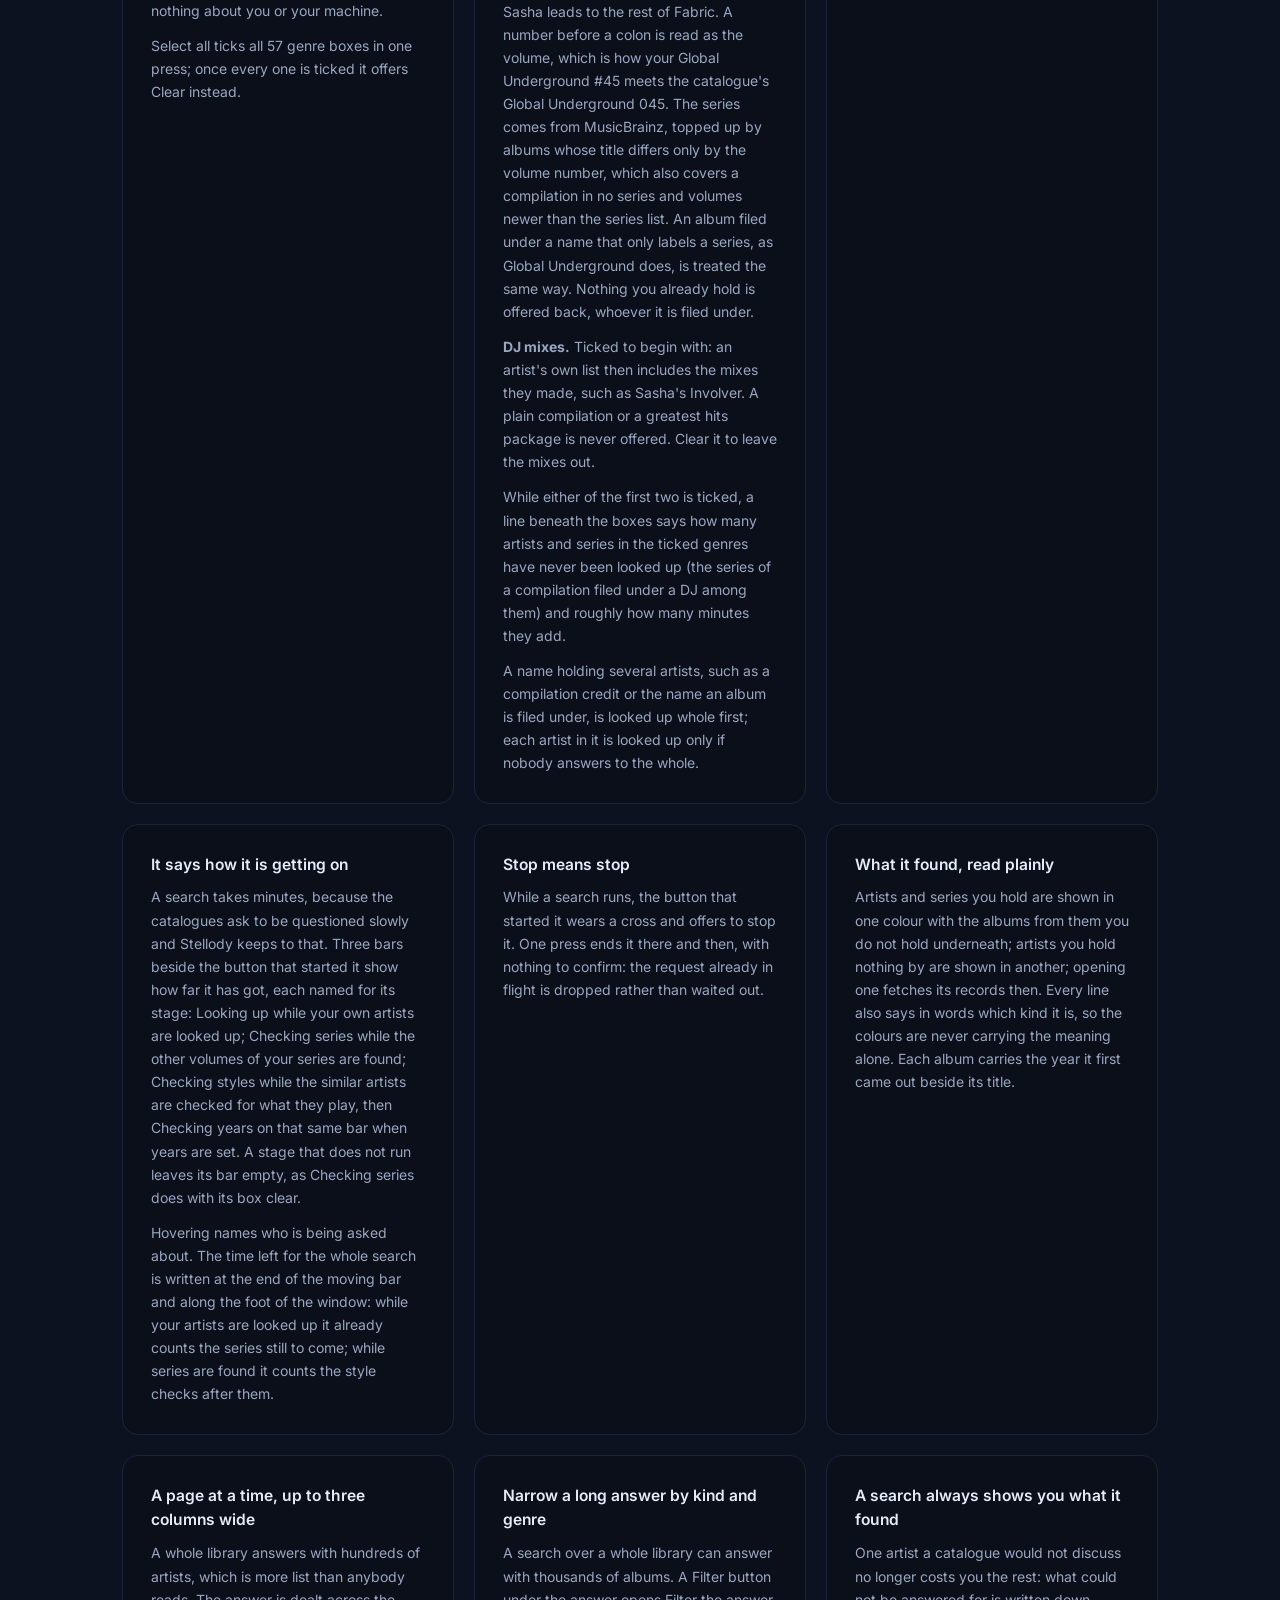
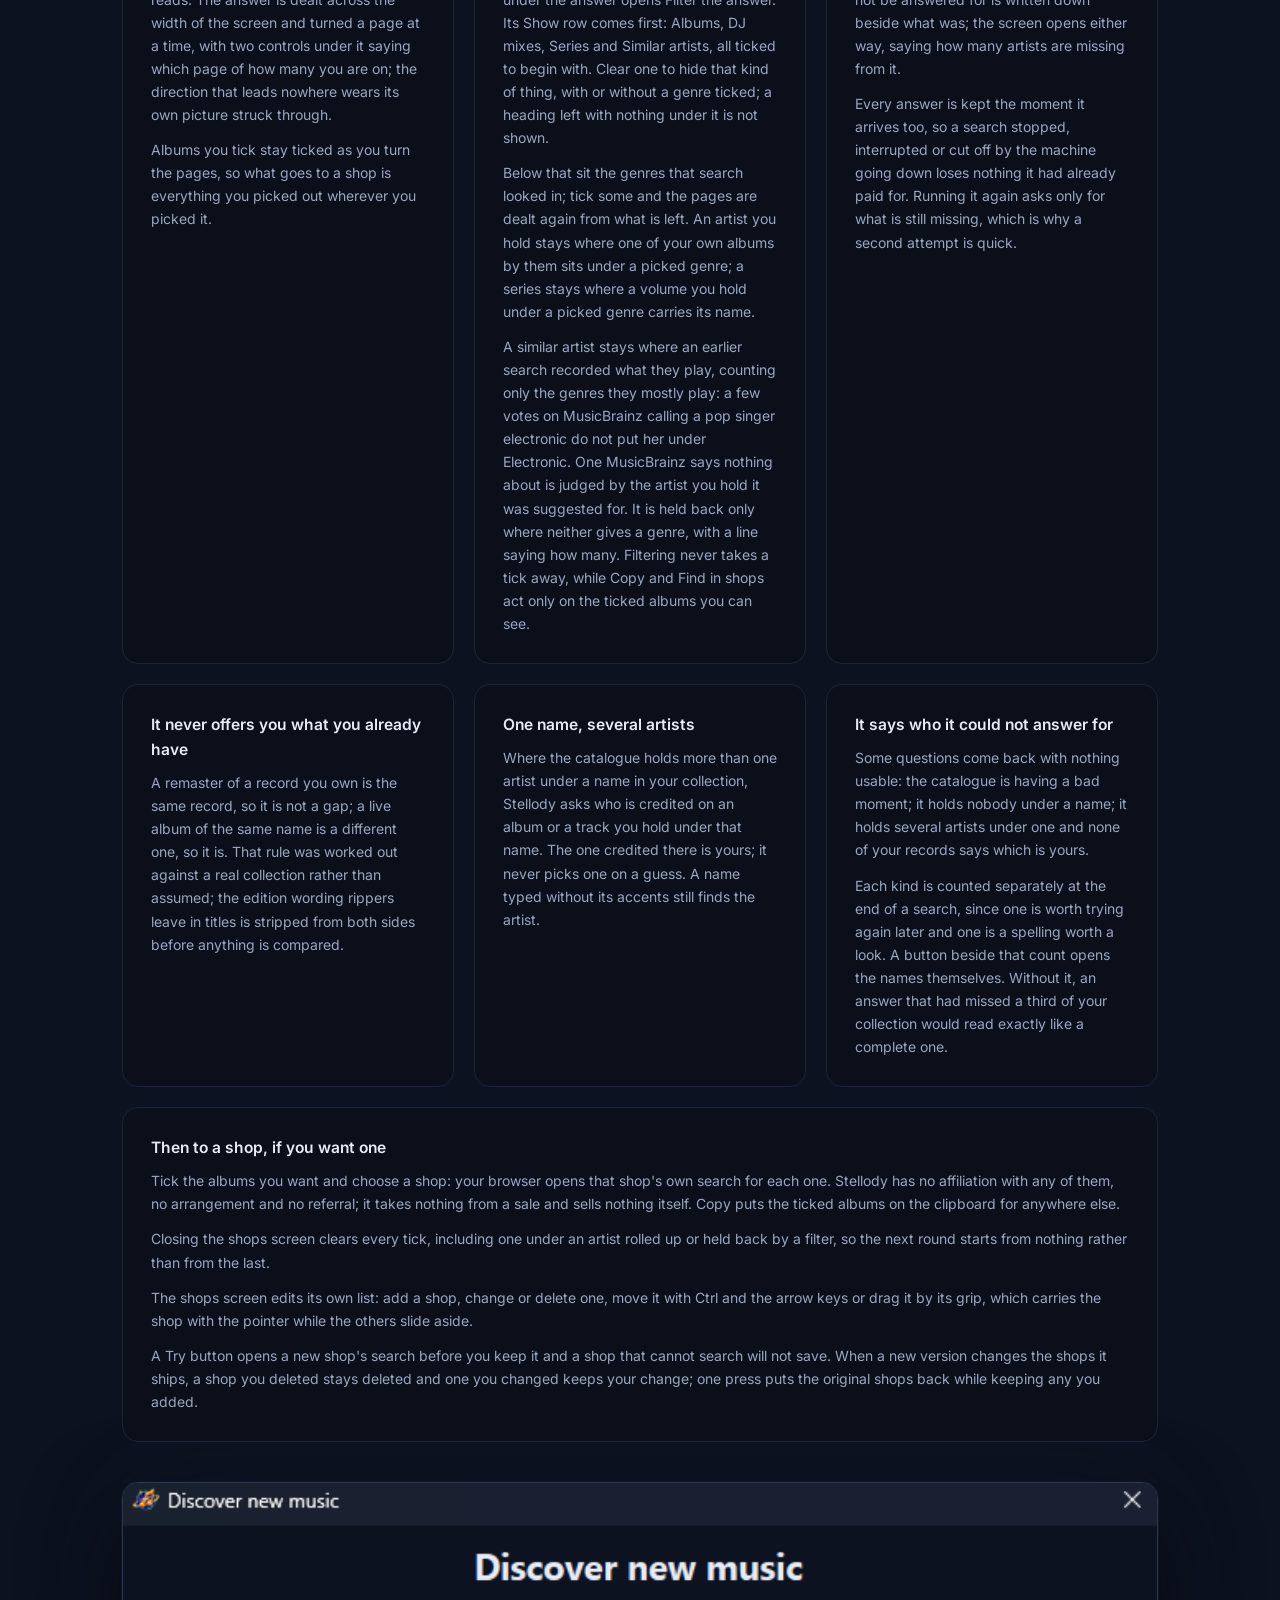
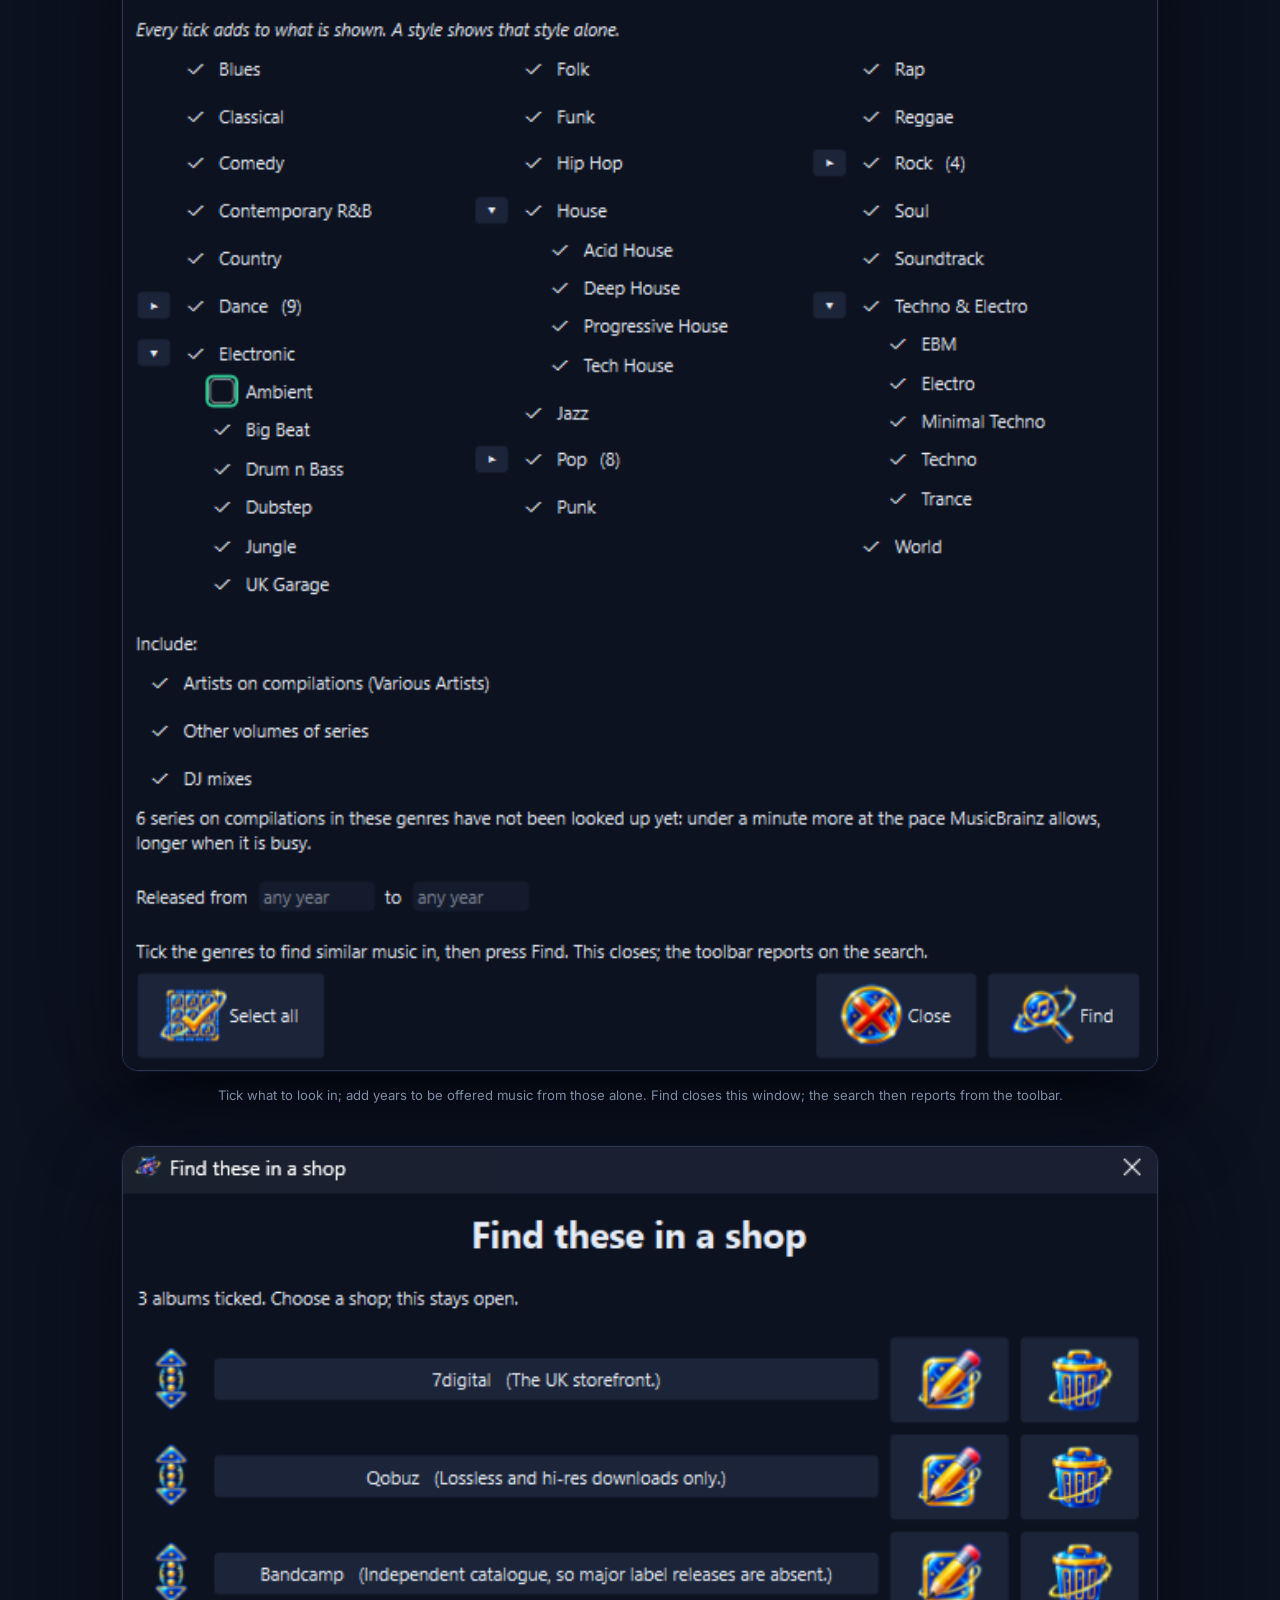
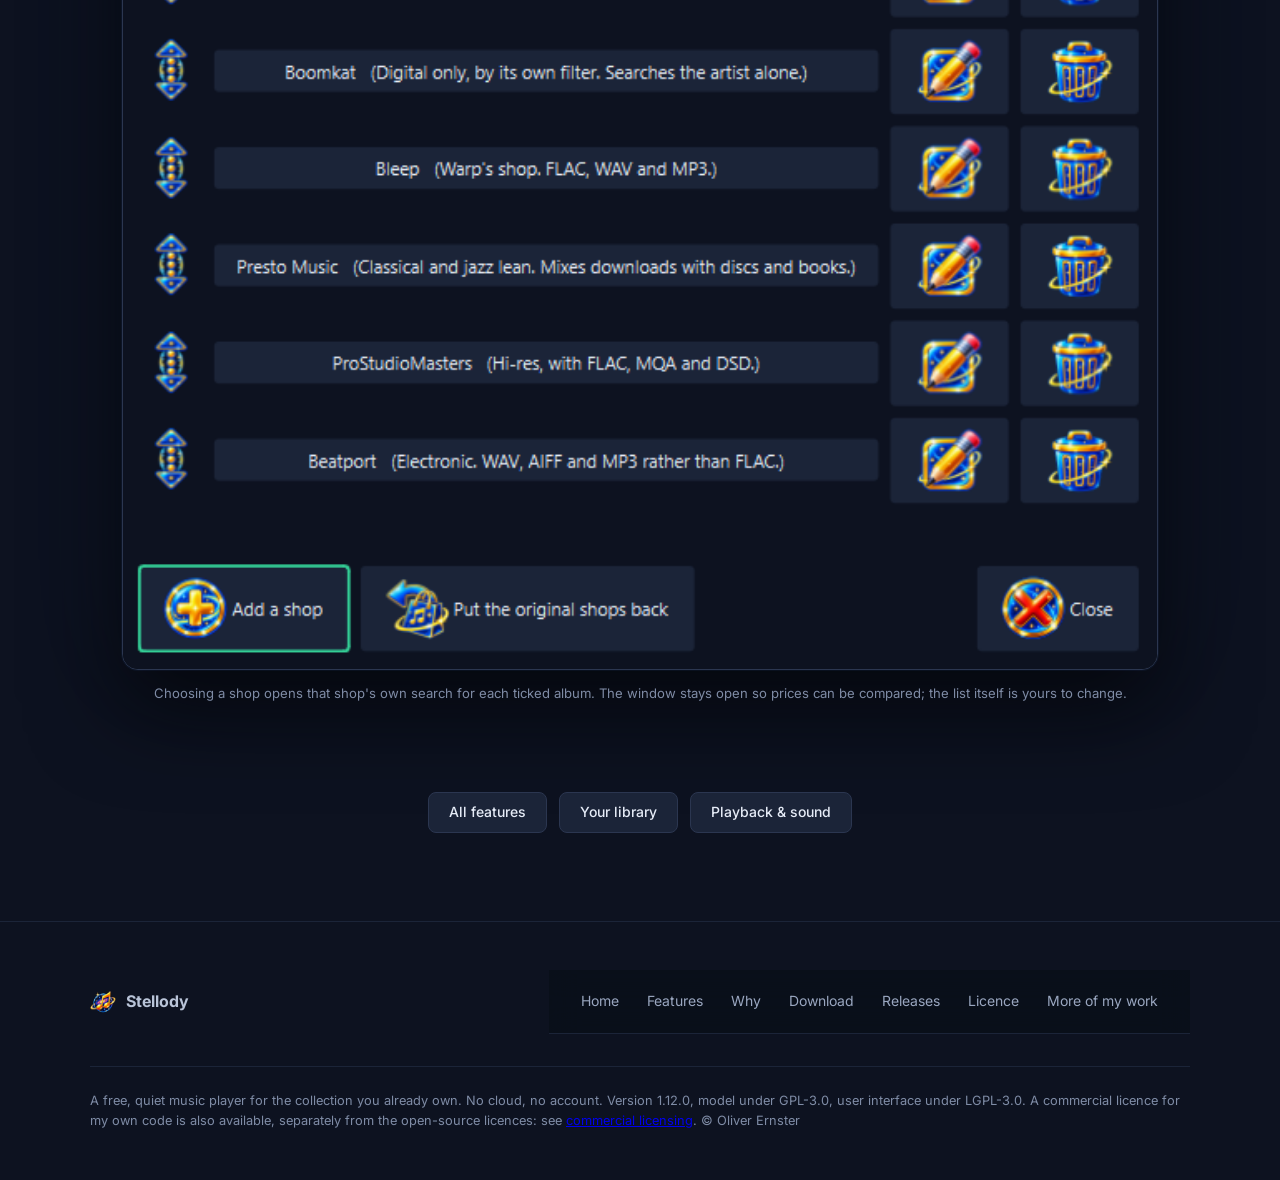
==== commit 0bfe615e: "Mirror the site from Stellody@fa34e0f" ====
--- a/public/discovery.html
+++ b/public/discovery.html
@@ -66,7 +66,7 @@
     else sounds like them.
   </p>
   <div class="shot" style="margin-top:2.5rem;">
-    <img src="screenshots/discovered.png" width="1722" height="995" alt="The What the last discovery run found window, opened across a wide screen. A line at the top says the search looked in 57 genres and lists them; the next says the answer is filtered to Electronic, Drum n Bass, UK Garage, Deep House, Progressive House, Tech House, Techno and Trance, with nothing held back. Under it a key names the three kinds of row: an artist or a series you hold, drawn in blue, with albums from it you do not hold underneath; a similar artist you hold nothing by, drawn in amber, which fetches its albums when opened; every other line, which is an album title. A strip reads Open an amber artist to fetch its albums. The answer is dealt into three columns, among them Aaron Suiss with 2 albums, Adana Twins with 12 albums and 8 similar artists listed in amber beneath them; Acid Pauli has 18 albums and 10 similar artists. Every album has a tick box with the year it first came out beside its title. Nothing is ticked, so Copy and Find in shops are outlined in red and shut off. One row runs under the columns: Filter, Copy and Find in shops at the left, then Previous and Next with the words Page 2 of 51 between them, Next ringed in green, then Close at the right.">
+    <img src="screenshots/discovered.png" width="1722" height="999" alt="The What the last discovery run found window, opened across a wide screen. A line at the top says the search looked in 57 genres and lists them; the next says the answer is filtered to Dance, Dubstep, UK Garage, Deep House, Progressive House, Tech House, Britpop, Indie Pop, Techno and Trance. Under it a key names the three kinds of row: an artist or a series you hold, drawn in blue, with albums from it you do not hold underneath; a similar artist you hold nothing by, drawn in amber, which fetches its albums when opened; every other line, which is an album title. A strip reads Open an amber artist to fetch its albums. The answer is dealt into three columns, among them Aim with 4 similar artists listed in amber beneath it; Alex Kunnari with 1 album and 7 similar artists; Alan Walker with 20 albums and 4 similar artists. Every album has a tick box with the year it first came out beside its title. Nothing is ticked, so Copy and Find in shops are outlined in red and shut off. One row runs under the columns: Filter, Copy and Find in shops at the left, then Previous and Next with the words Page 3 of 48 between them, Next ringed in green, then Close at the right.">
   </div>
   <p class="shot-caption">What the search found, turned a page at a time. Blue is an artist or a series you hold; amber is an artist you do not. Every line says which it is in words. Each album carries the year it first came out.</p>
 
@@ -225,7 +225,7 @@
   </div>
 
   <div class="shot" style="margin-top:2.5rem;">
-    <img src="screenshots/discover.png" width="618" height="643" alt="The Discover new music window: the same genre catalogue the filter uses, in three columns of tick boxes. Every genre that has styles carries an arrow beside it that folds them away. Electronic, House and Techno &amp; Electro are open, with their styles indented beneath them: Dubstep, Jungle and UK Garage ticked under Electronic; Deep House, Progressive House and Tech House under House; Techno and Trance under Techno &amp; Electro. Dance, Pop and Rock are folded. Beneath the genres Include compilations (Various Artists) is ticked, with a line saying 4 series on compilations in these genres have not been looked up yet, under a minute more at the pace MusicBrainz allows. Below that, the Released from and to year fields, the second ringed in green. A last line says to tick the genres then press Find; the window closes and the toolbar reports on the search. Select all sits at the bottom left; Close and Find sit at the bottom right.">
+    <img src="screenshots/discover.png" width="628" height="721" alt="The Discover new music window: the same genre catalogue the filter uses, in three columns of tick boxes. Every genre that has styles carries an arrow beside it that folds them away. Every genre is ticked bar Ambient, whose empty box is ringed in green. Electronic, House and Techno &amp; Electro are open, with their styles indented beneath them; Dance, Pop and Rock are folded, each showing how many of its styles are ticked: Dance (9), Pop (8), Rock (4). Beneath the genres, under Include, three boxes are ticked: Artists on compilations (Various Artists), Other volumes of series and DJ mixes. A line beneath them says 6 series on compilations in these genres have not been looked up yet, under a minute more at the pace MusicBrainz allows, longer when it is busy. Below that, the Released from and to year fields, both reading any year. A last line says to tick the genres then press Find; the window closes and the toolbar reports on the search. Select all sits at the bottom left; Close and Find sit at the bottom right.">
   </div>
   <p class="shot-caption">Tick what to look in; add years to be offered music from those alone. Find closes this window; the search then reports from the toolbar.</p>
 
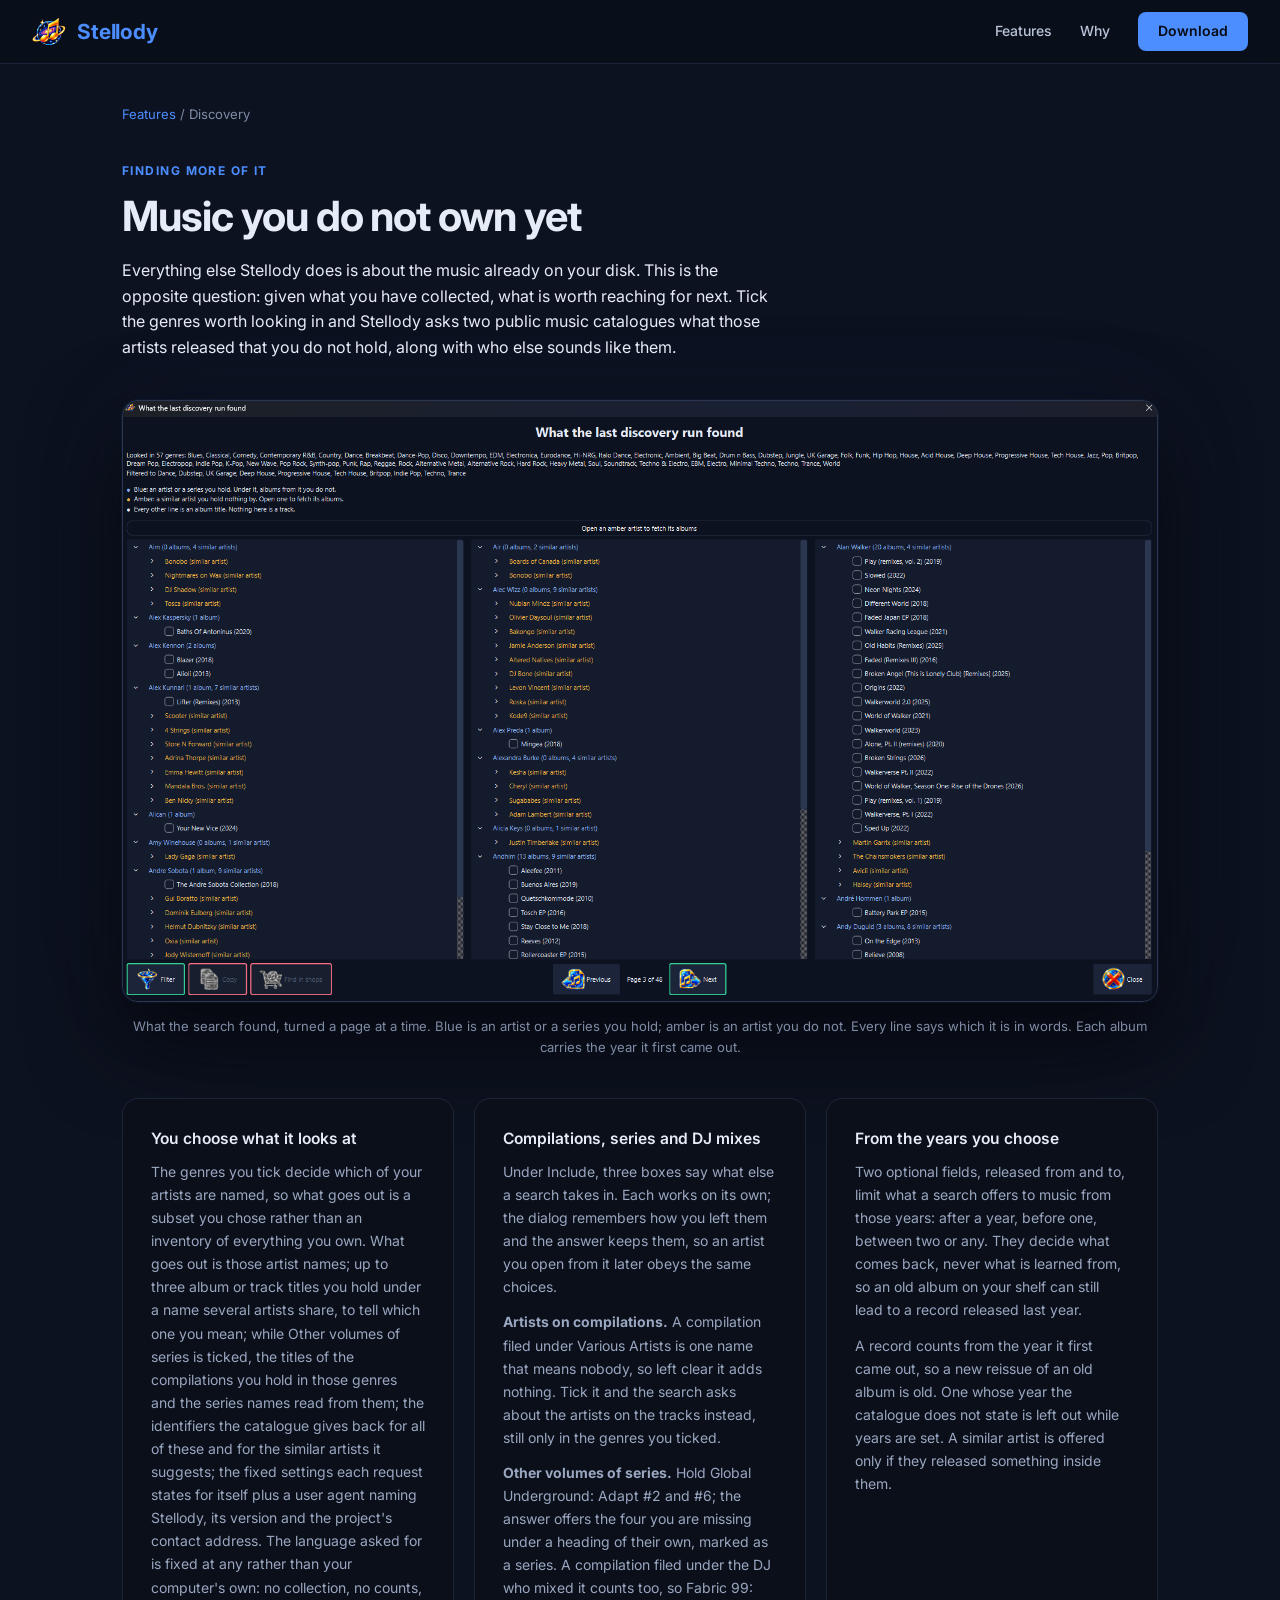
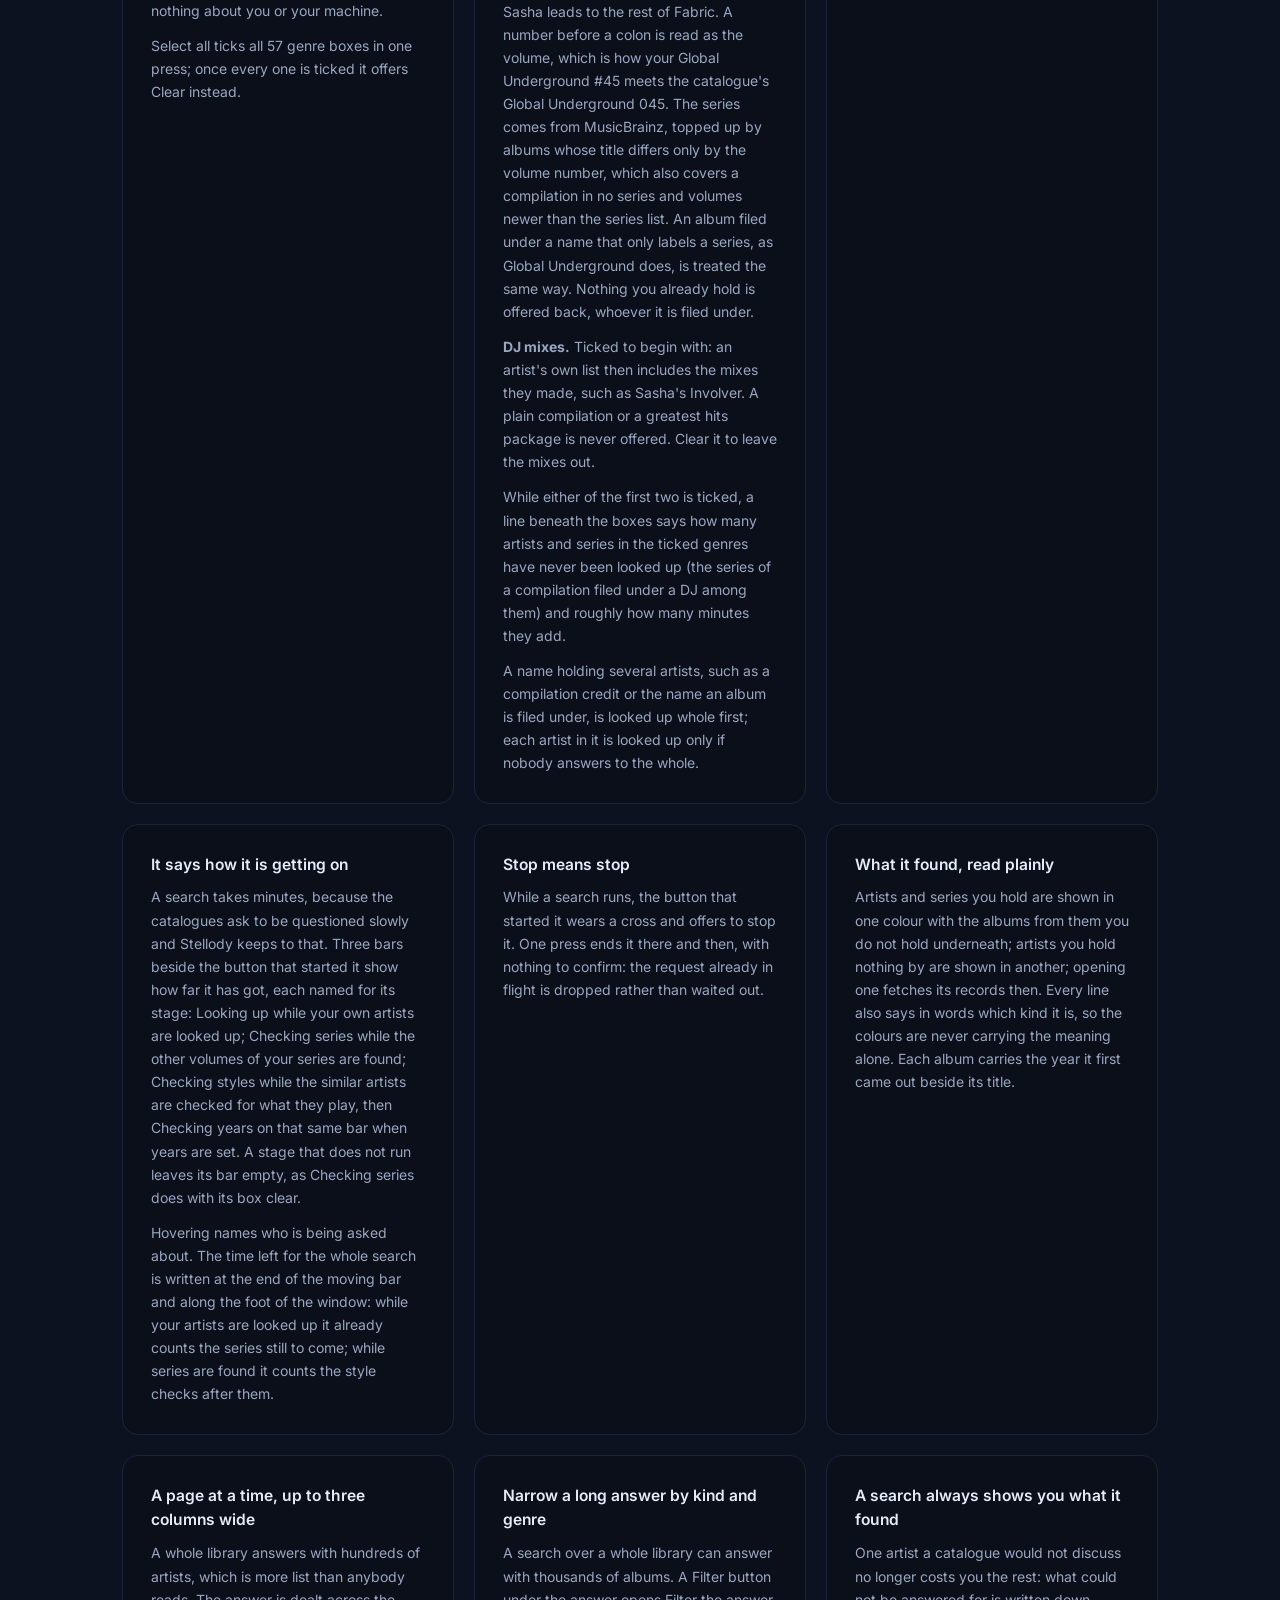
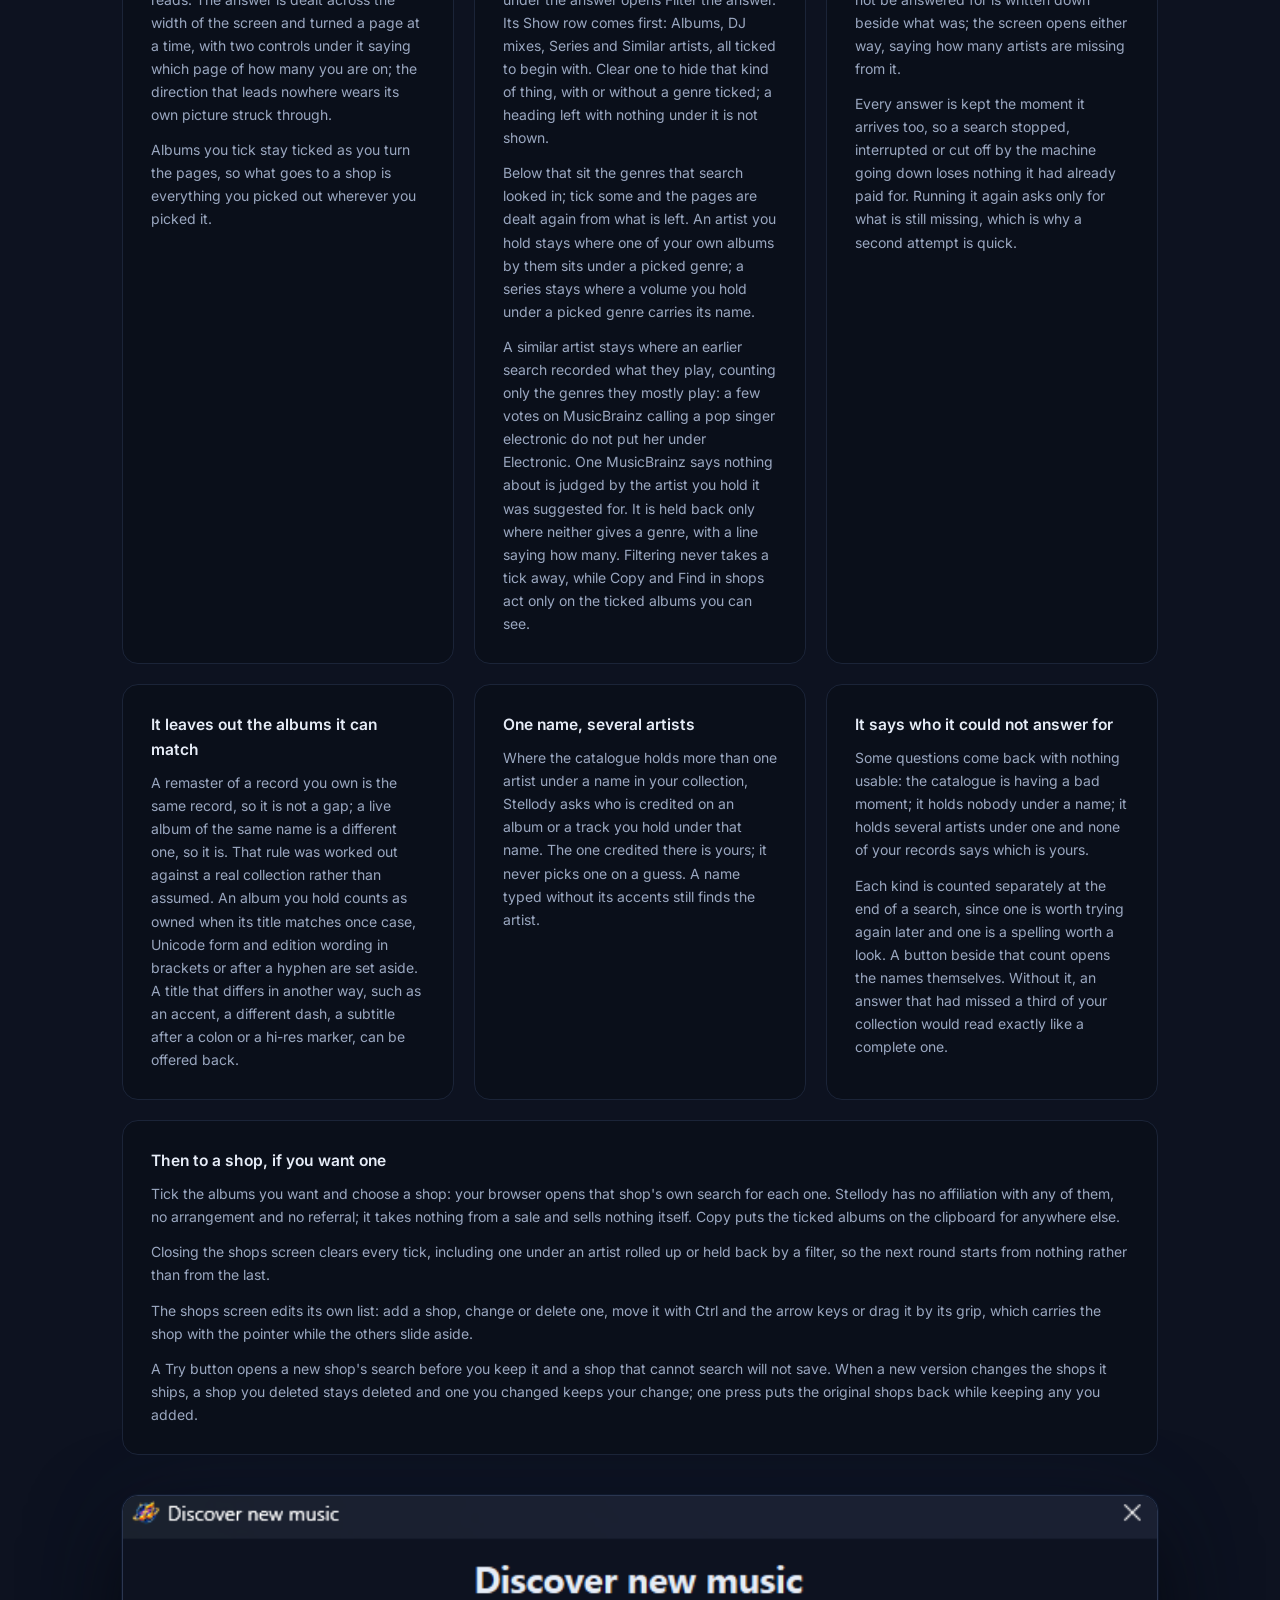
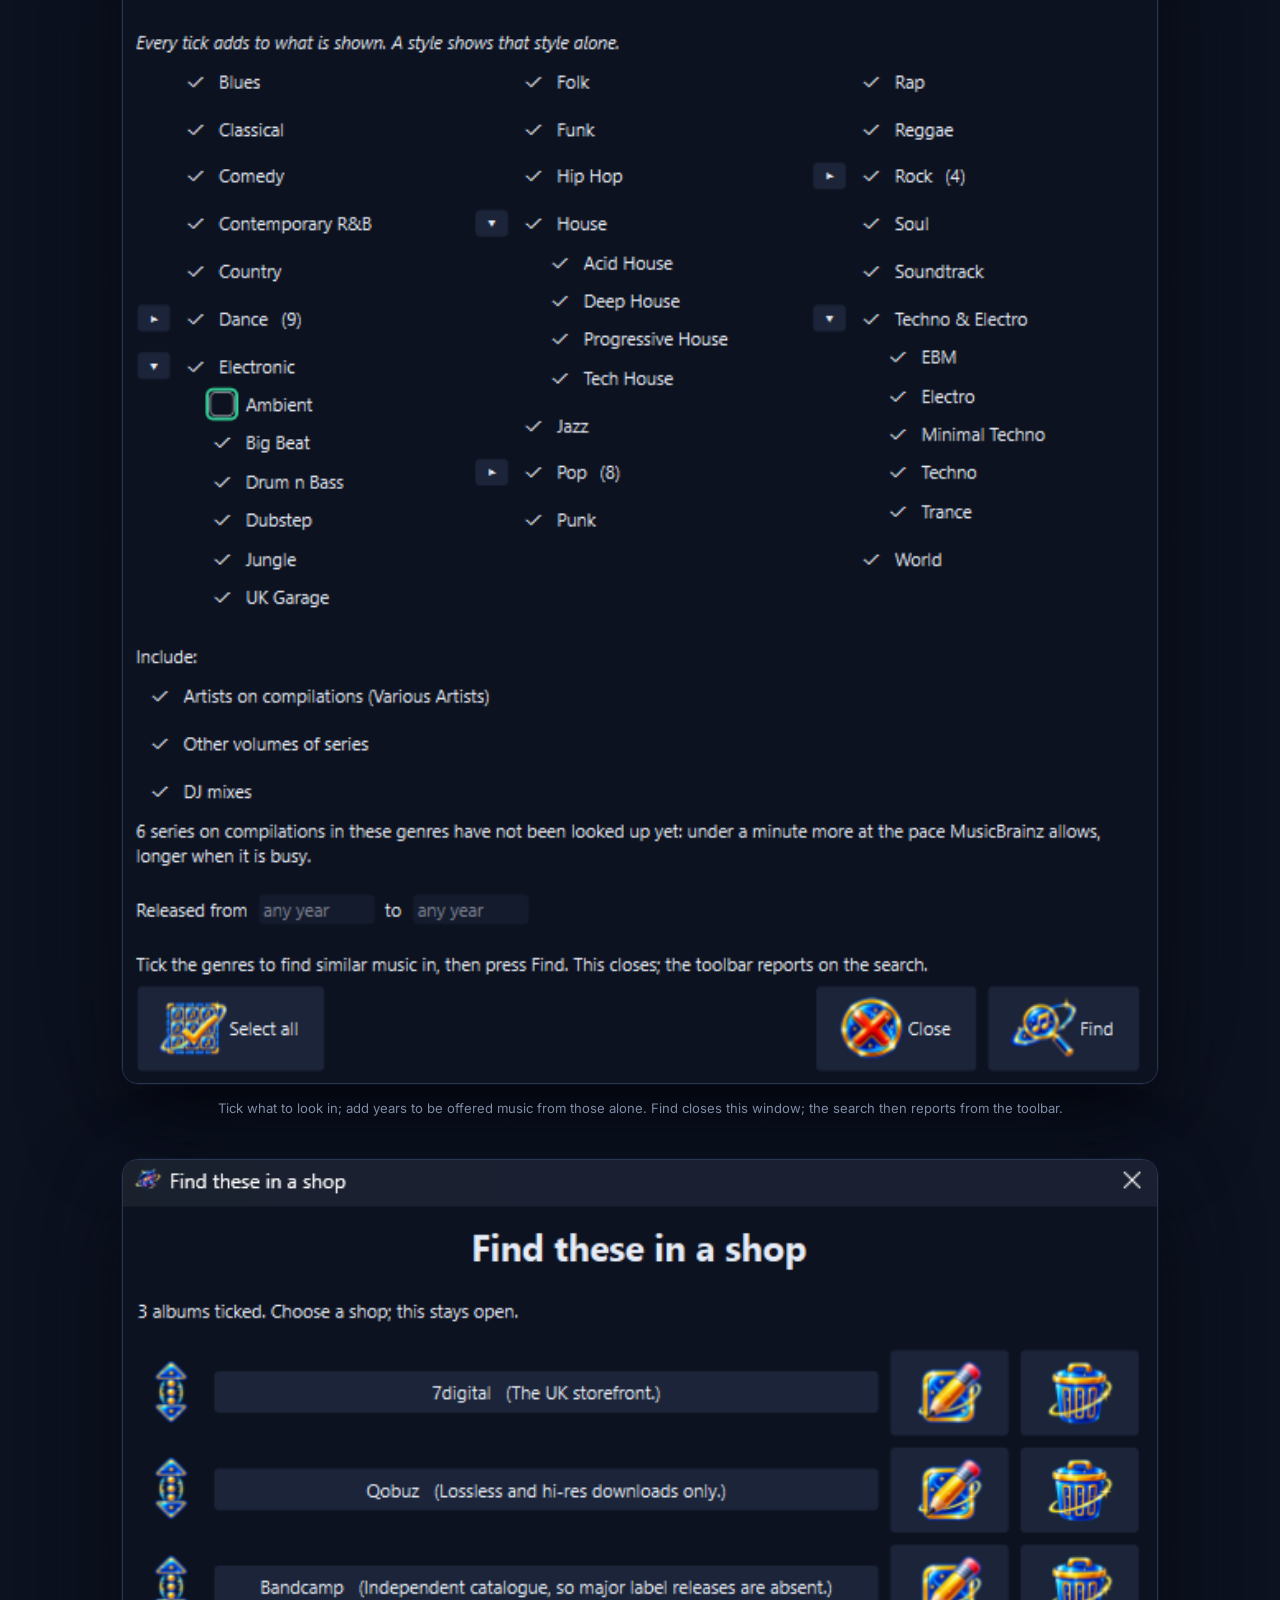
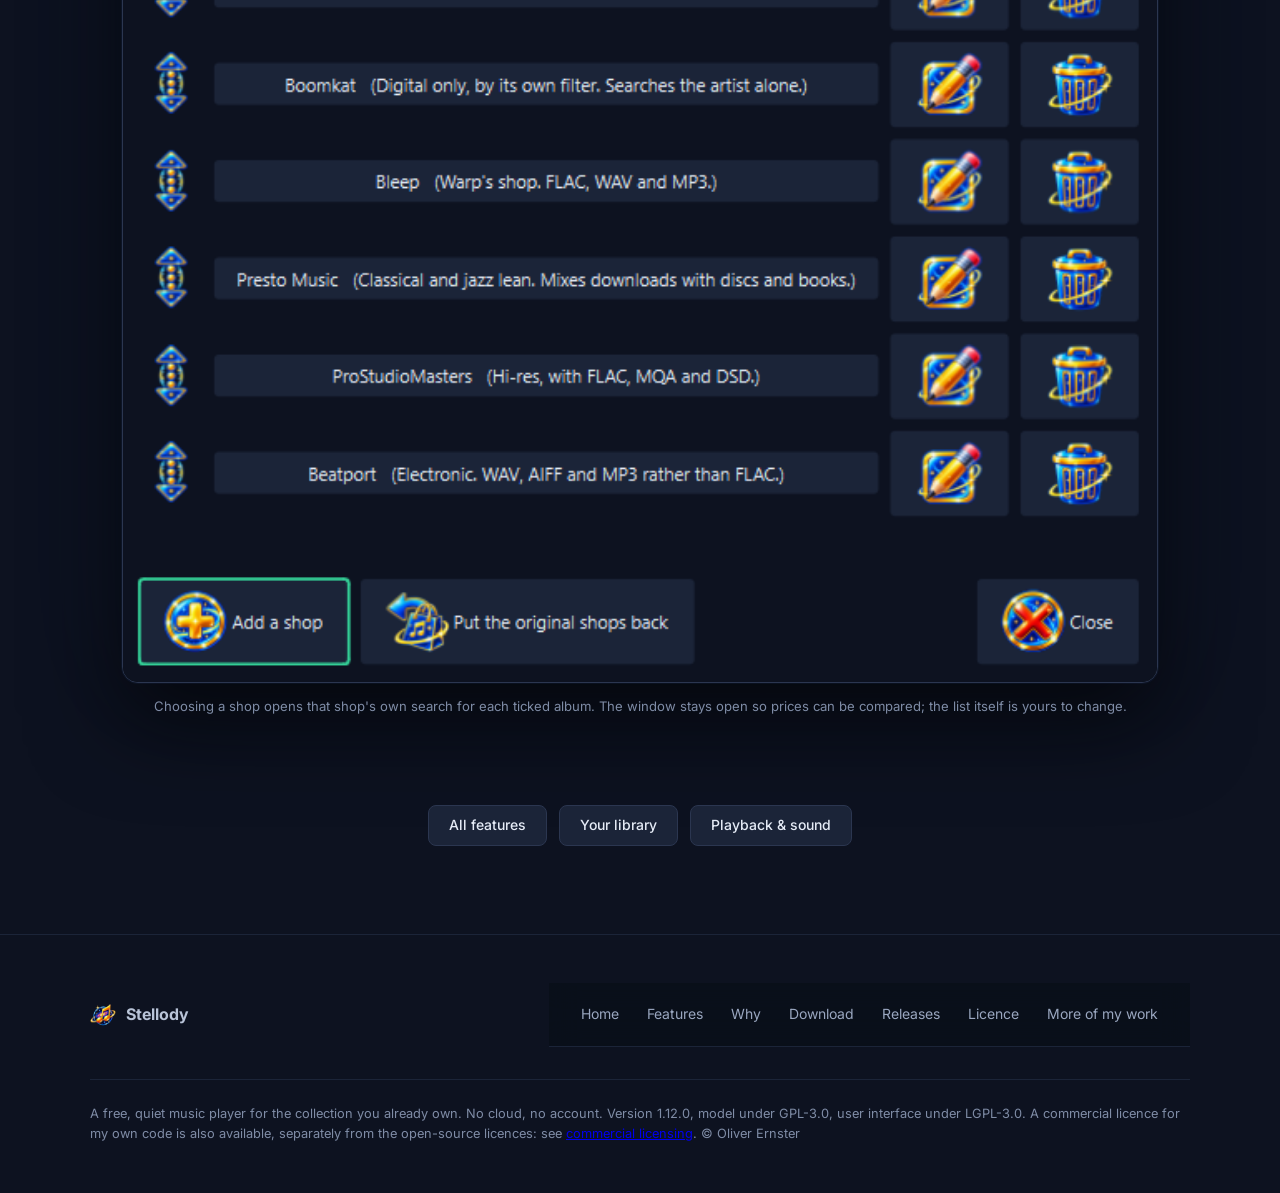
==== commit 80b9c170: "Mirror the site from Stellody@618c157" ====
--- a/public/discovery.html
+++ b/public/discovery.html
@@ -184,11 +184,13 @@
       quick.</p>
     </div>
     <div class="feat">
-      <h3>It never offers you what you already have</h3>
+      <h3>It leaves out the albums it can match</h3>
       <p>A remaster of a record you own is the same record, so it is not a gap; a live album of the same
       name is a different one, so it is. That rule was worked out against a real collection rather than
-      assumed; the edition wording rippers leave in titles is stripped from both sides before
-      anything is compared.</p>
+      assumed. An album you hold counts as owned when its title matches once case, Unicode form and
+      edition wording in brackets or after a hyphen are set aside. A title that differs in another way,
+      such as an accent, a different dash, a subtitle after a colon or a hi-res marker, can be offered
+      back.</p>
     </div>
     <div class="feat">
       <h3>One name, several artists</h3>
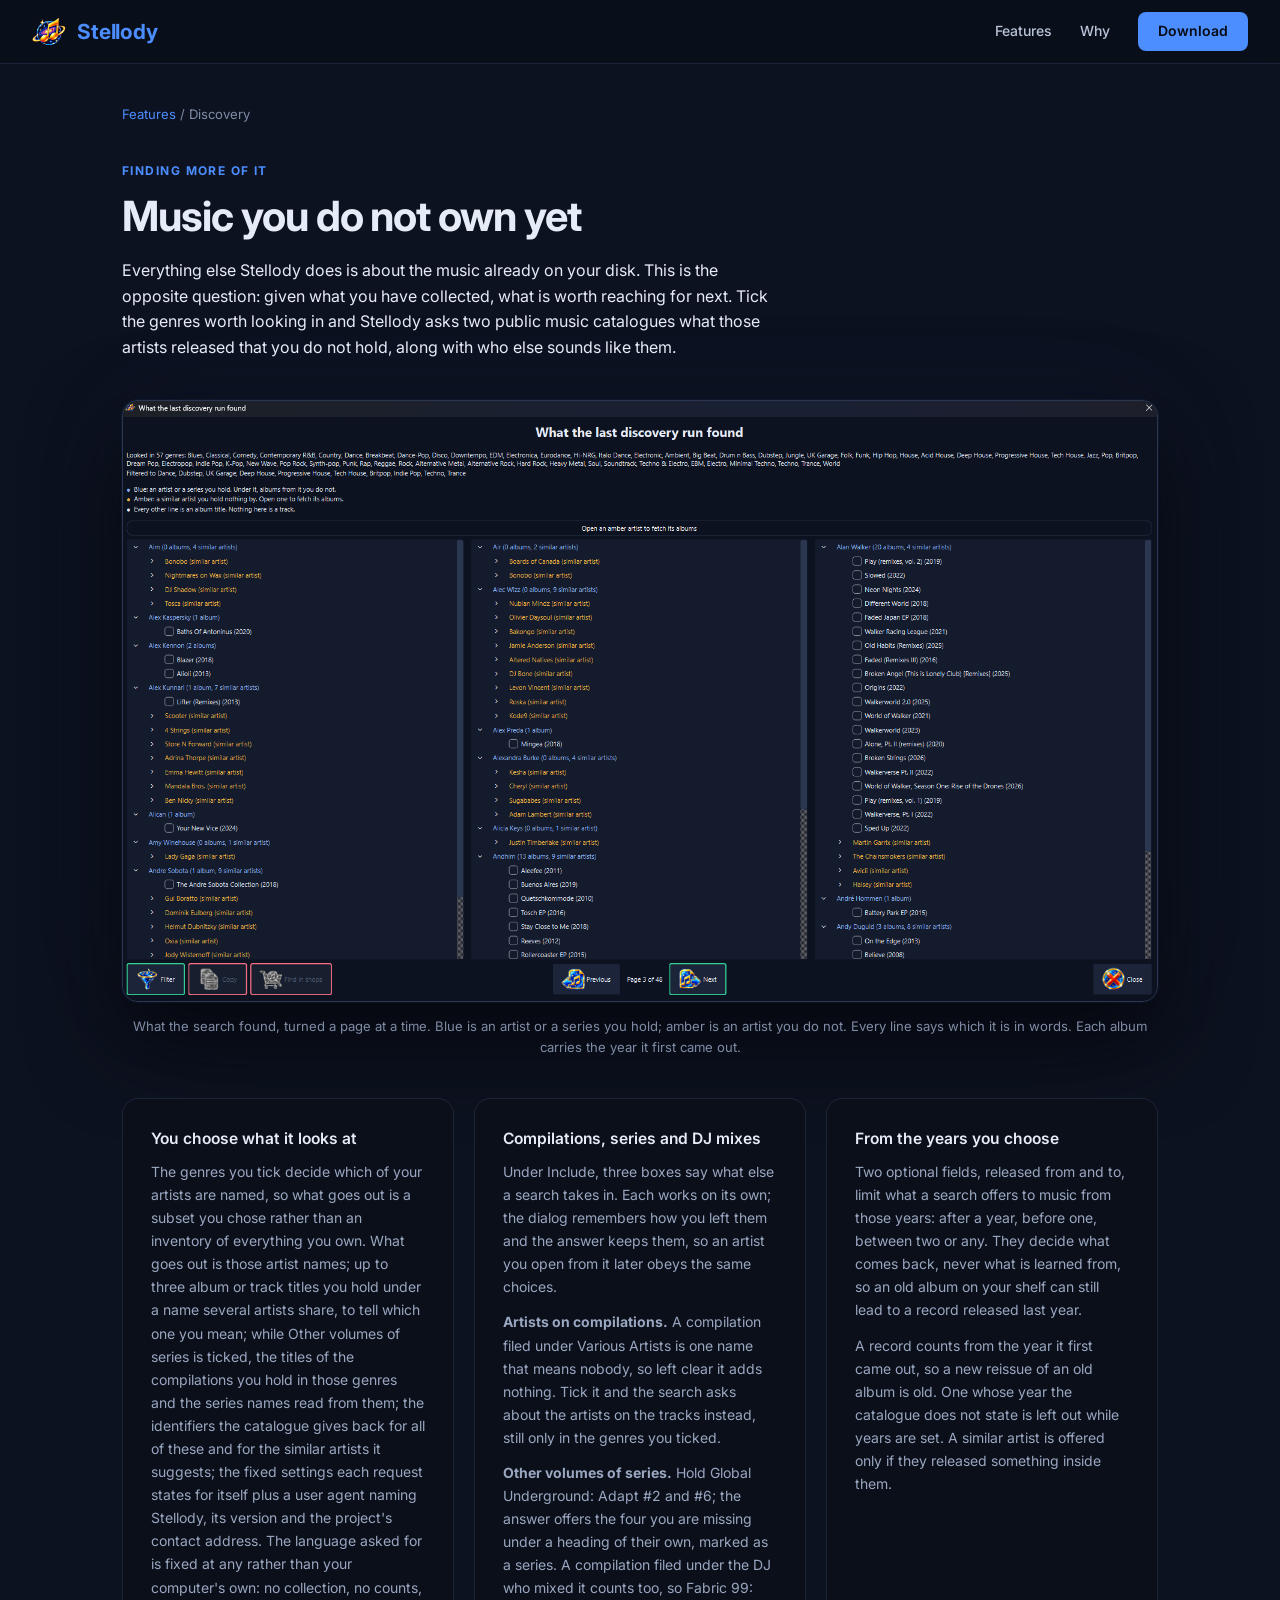
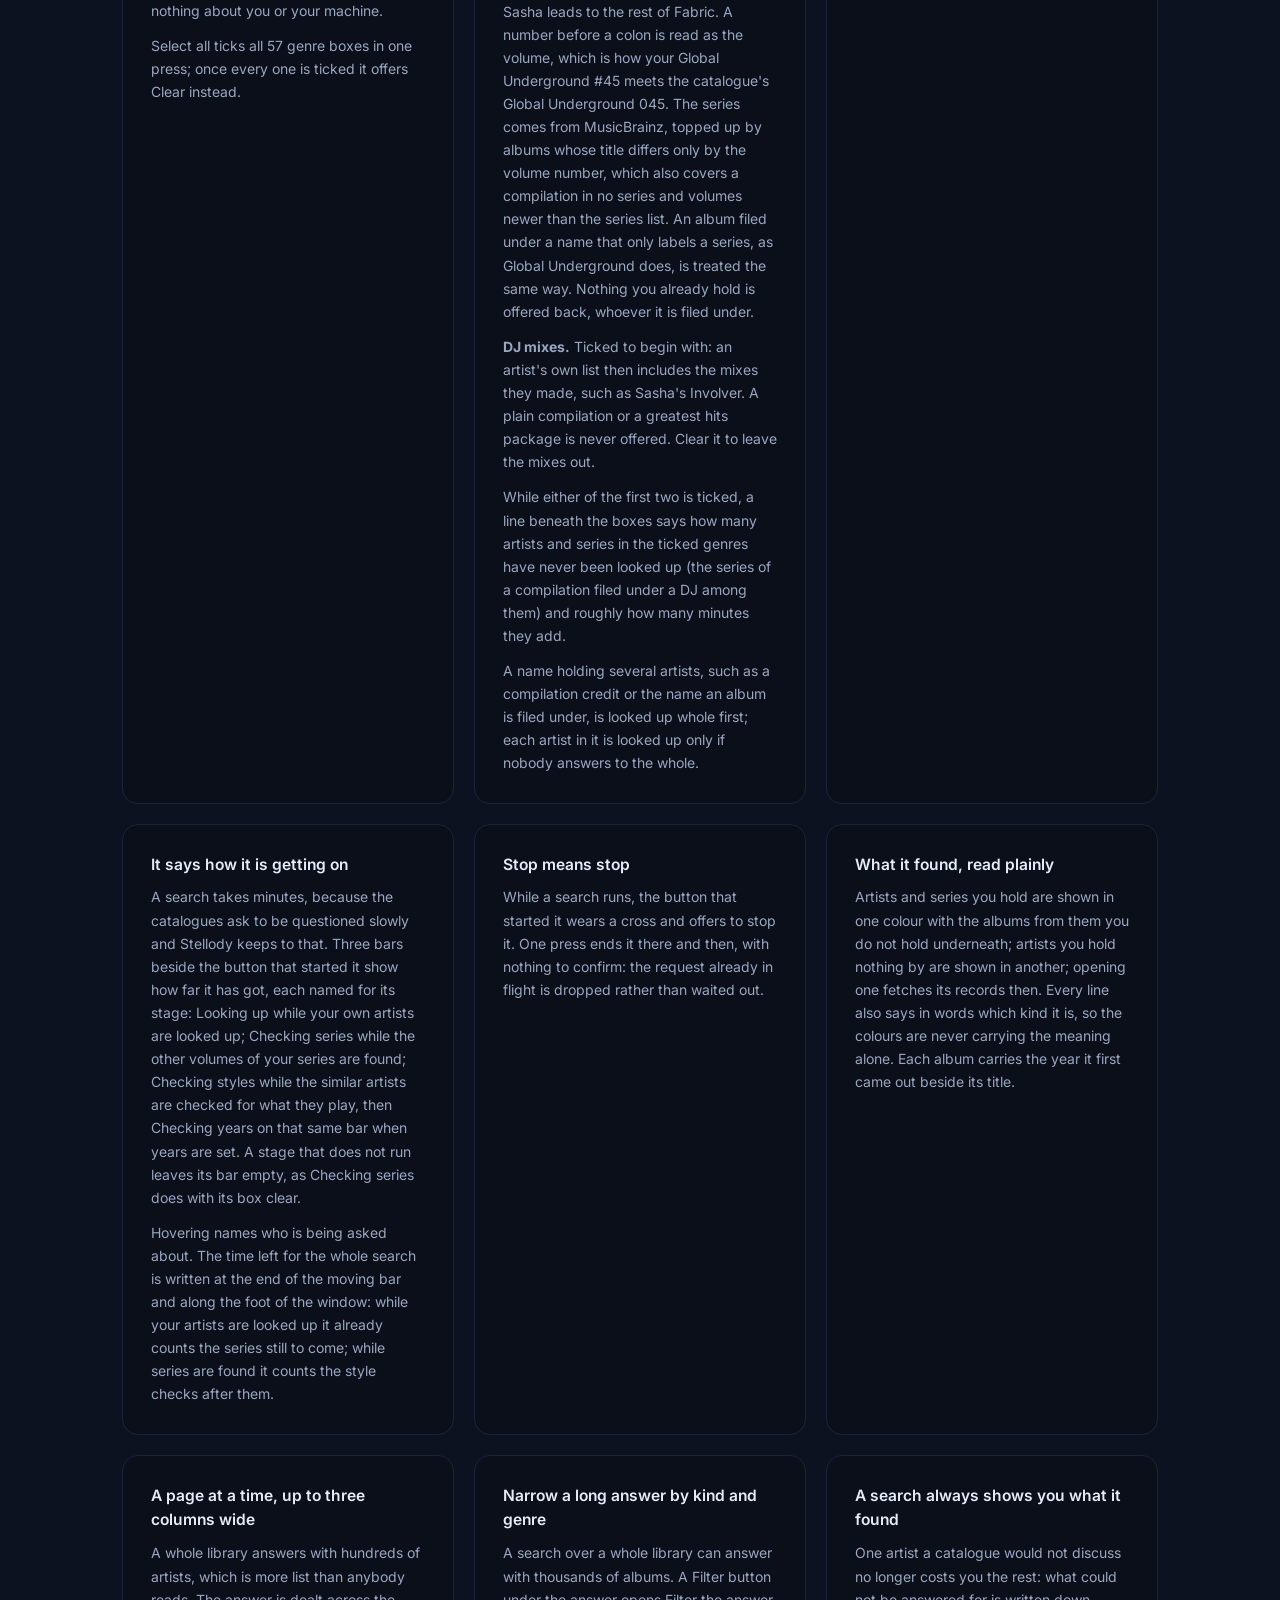
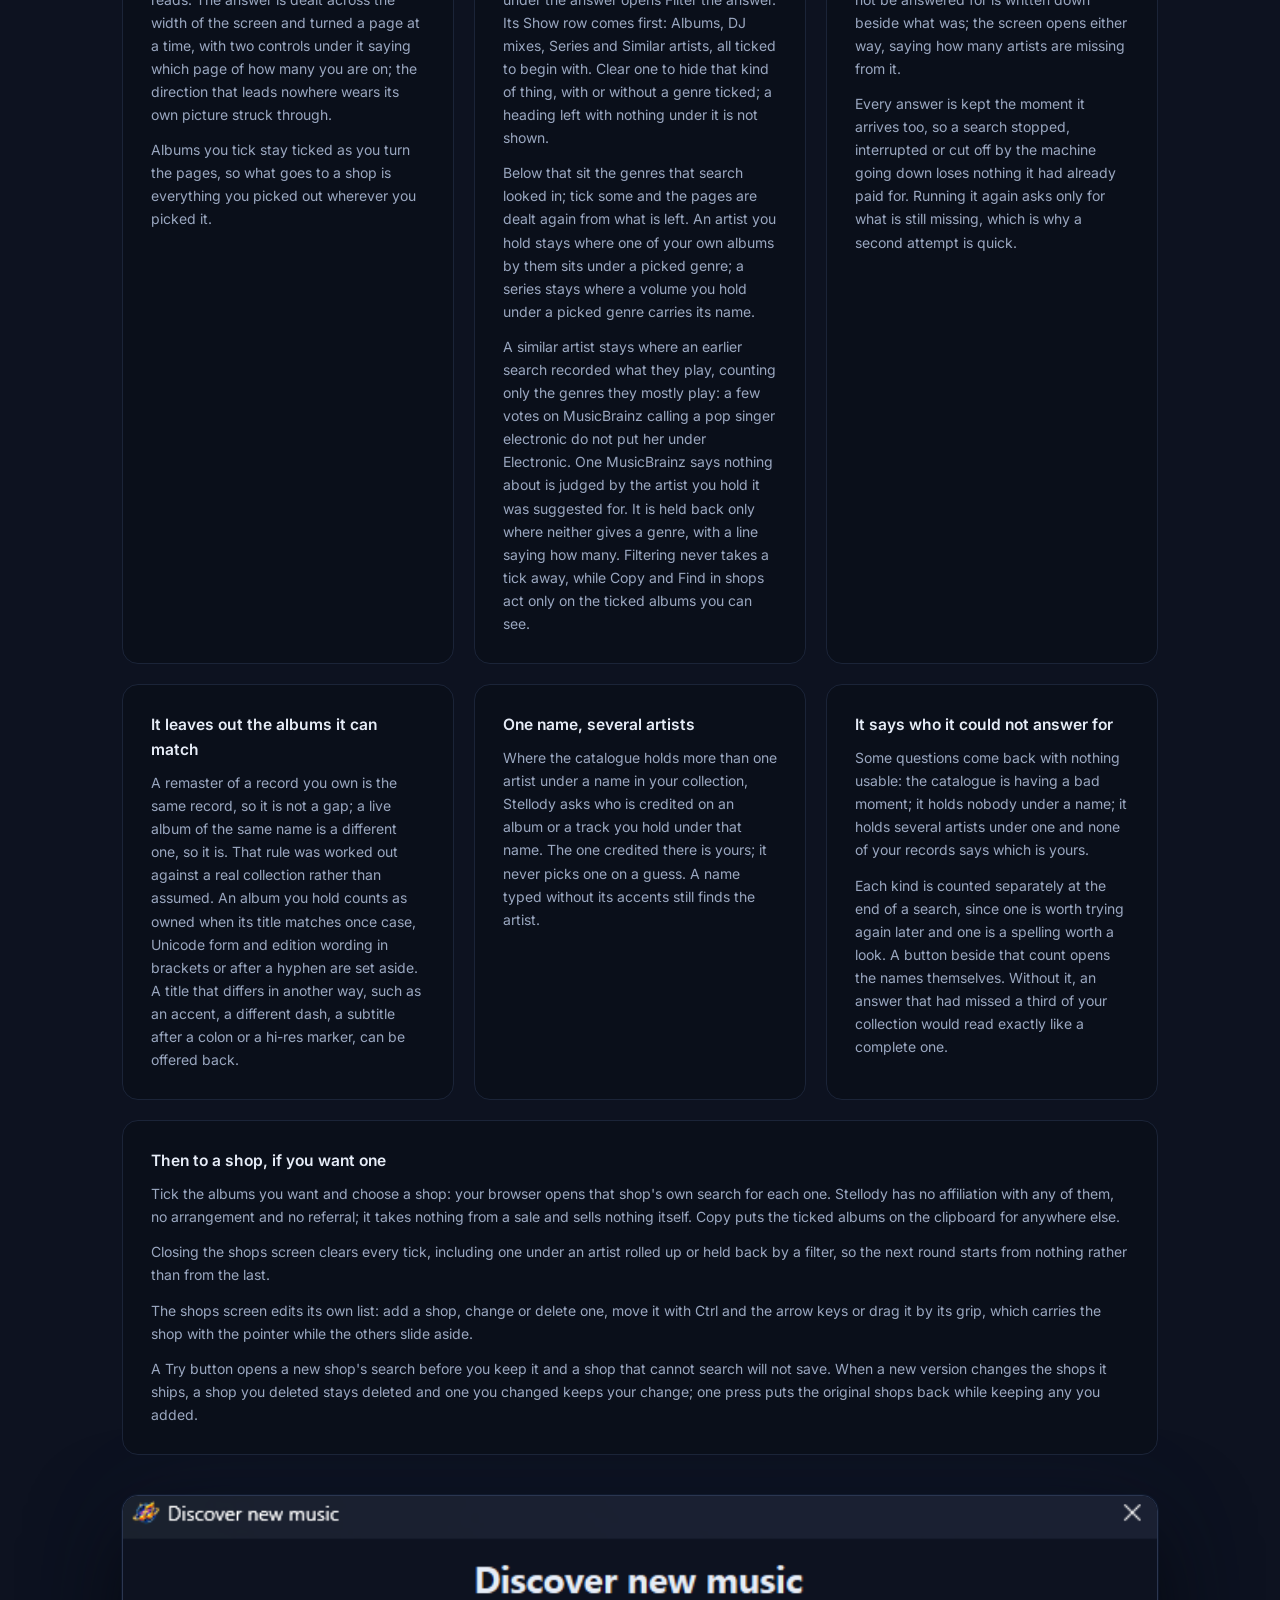
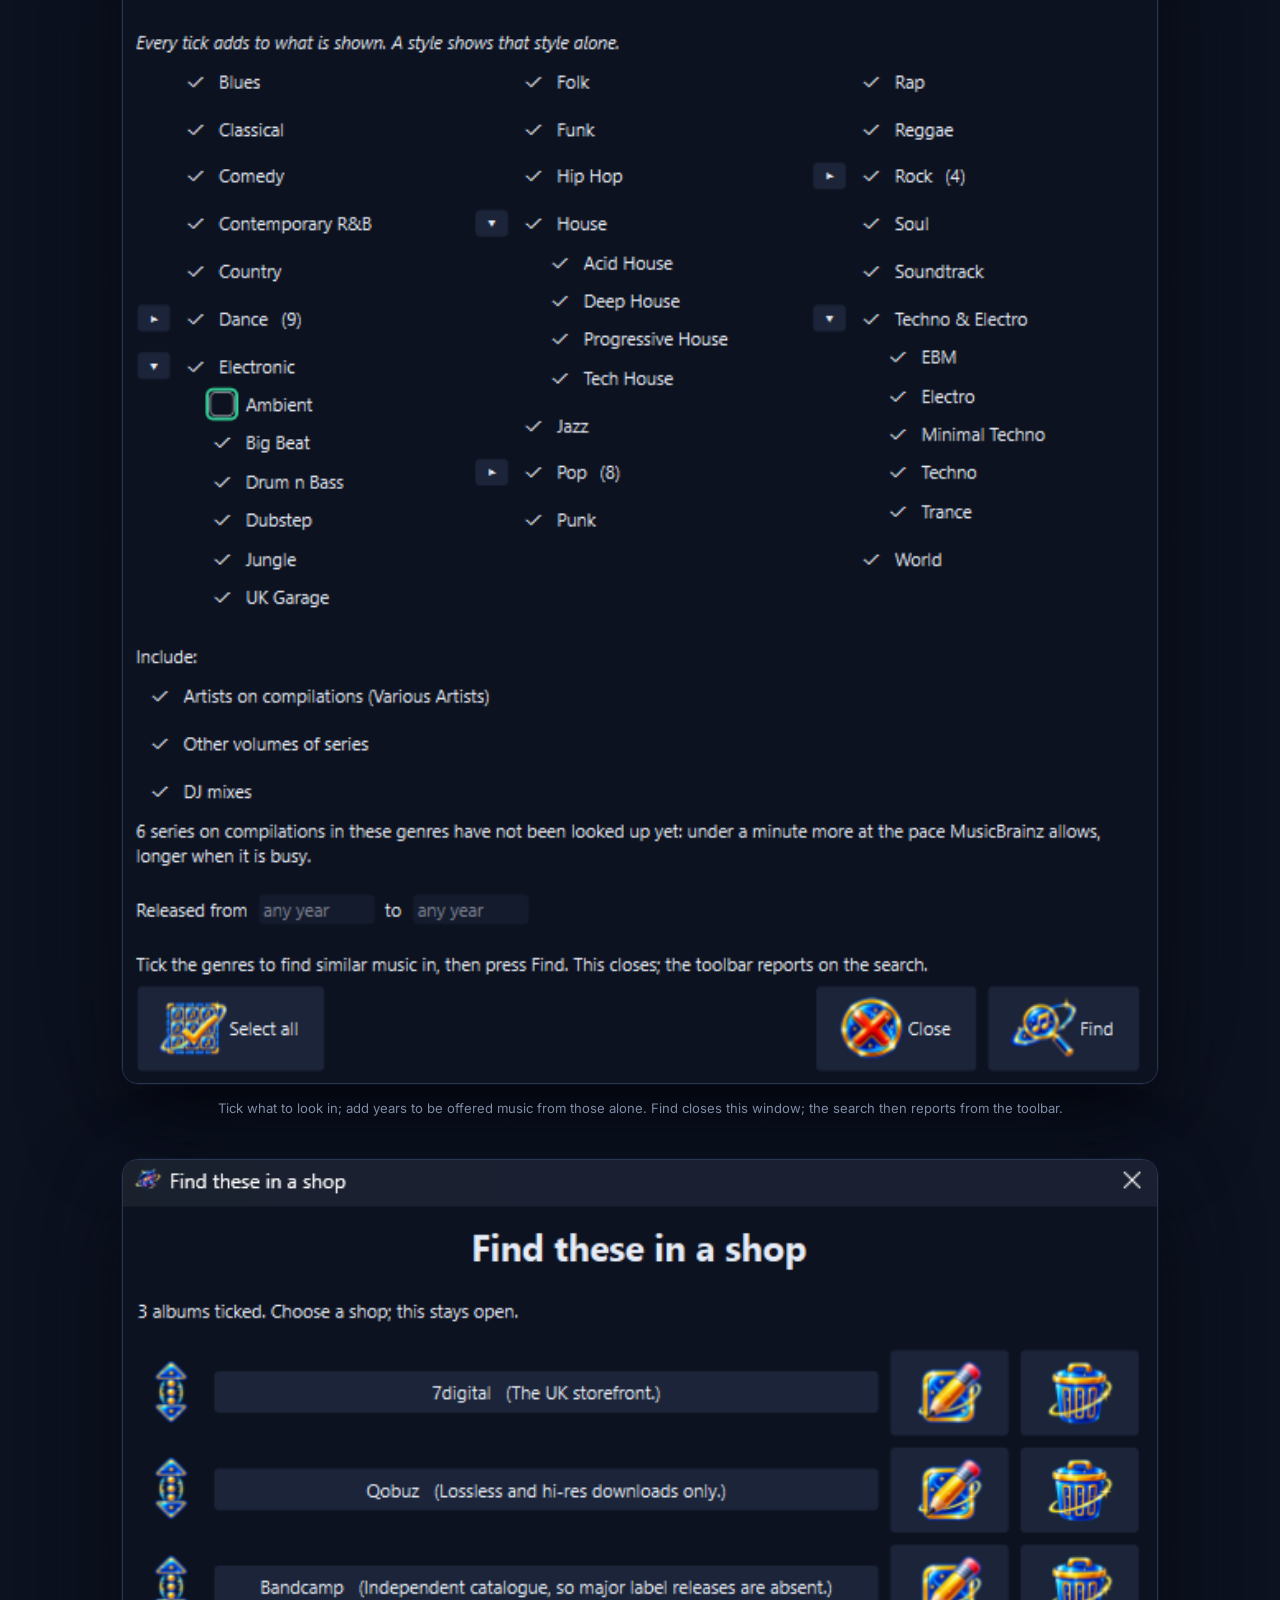
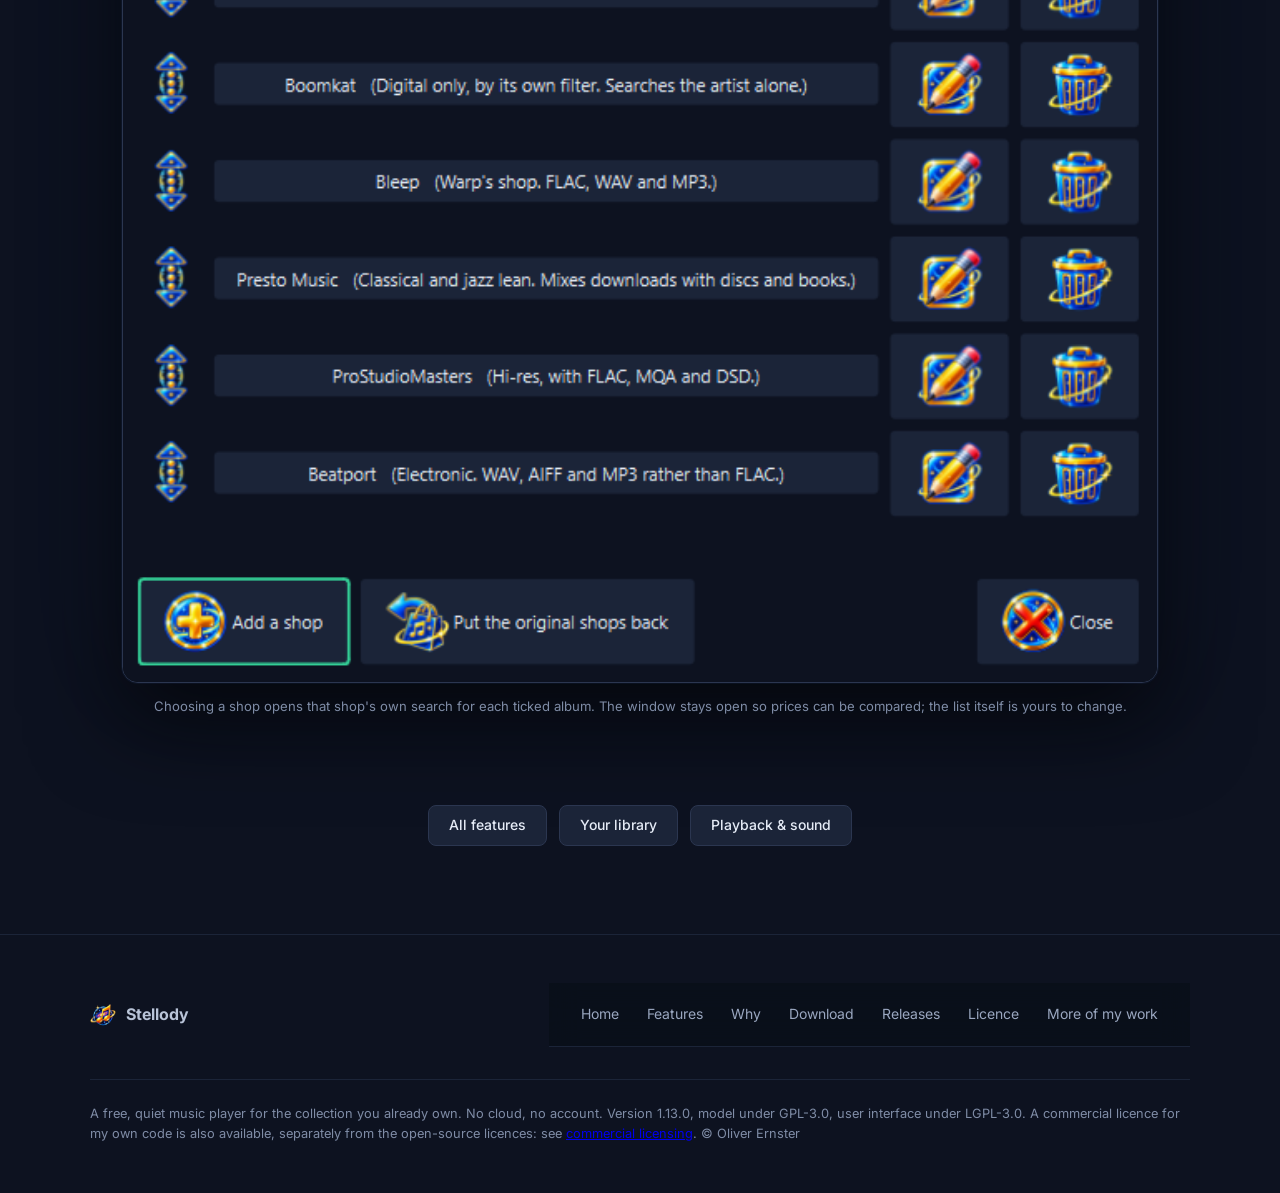
==== commit 099de5b5: "Mirror the site from Stellody@3cae0b6" ====
--- a/public/discovery.html
+++ b/public/discovery.html
@@ -264,7 +264,7 @@
     </div>
     <div class="footer-bottom">
       <p>A free, quiet music player for the collection you already own. No cloud, no account.
-      Version <!--VERSION-->1.12.0<!--/VERSION-->, model under GPL-3.0, user interface under LGPL-3.0.
+      Version <!--VERSION-->1.13.0<!--/VERSION-->, model under GPL-3.0, user interface under LGPL-3.0.
       A commercial licence for my own code is also available, separately from the open-source licences: see <a href="https://ernster.dev/commercial-licensing.html">commercial licensing</a>.
       &copy; Oliver Ernster</p>
     </div>
